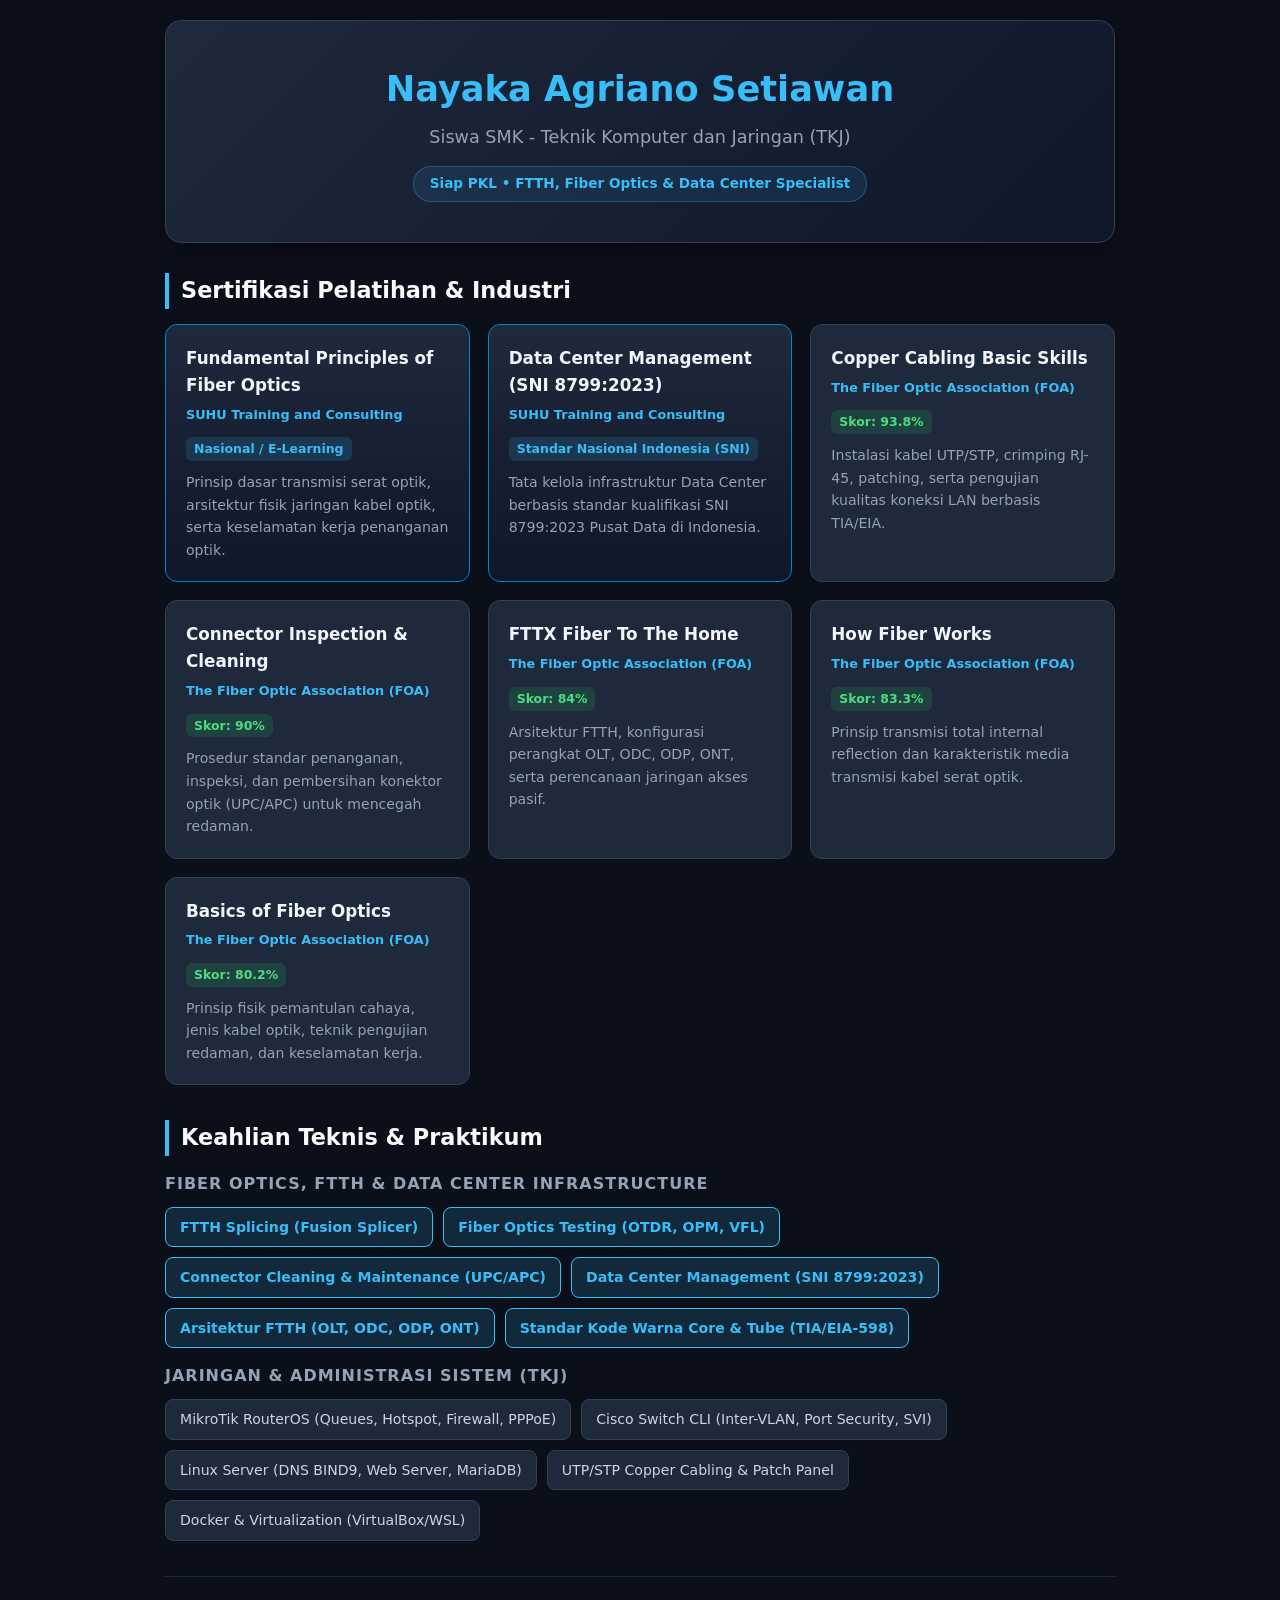
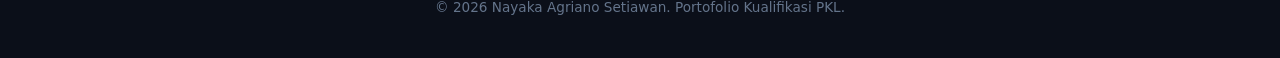
==== index.html @ af10bc0c "Add files via upload" ====
<!DOCTYPE html>
<html lang="id">
<head>
    <meta charset="UTF-8">
    <meta name="viewport" content="width=device-width, initial-scale=1.0">
    <title>Portofolio PKL - Nayaka Agriano Setiawan</title>
    <style>
        * {
            box-sizing: border-box;
            margin: 0;
            padding: 0;
            font-family: 'Segoe UI', system-ui, -apple-system, sans-serif;
        }

        body {
            background-color: #0b0f19;
            color: #e2e8f0;
            line-height: 1.6;
            padding: 20px;
        }

        .container {
            max-width: 950px;
            margin: 0 auto;
        }

        /* Profile Header */
        header {
            text-align: center;
            padding: 40px 20px;
            background: linear-gradient(135deg, #1e293b, #0f172a);
            border-radius: 16px;
            border: 1px solid #334155;
            margin-bottom: 30px;
            box-shadow: 0 10px 25px -5px rgba(0, 0, 0, 0.5);
        }

        header h1 {
            font-size: 2.2rem;
            color: #38bdf8;
            margin-bottom: 6px;
        }

        header p {
            color: #94a3b8;
            font-size: 1.1rem;
        }

        .badge-status {
            display: inline-block;
            margin-top: 15px;
            padding: 6px 16px;
            background-color: rgba(56, 189, 248, 0.1);
            color: #38bdf8;
            border-radius: 20px;
            font-size: 0.85rem;
            border: 1px solid rgba(56, 189, 248, 0.3);
            font-weight: 600;
        }

        /* Section Headings */
        h2 {
            font-size: 1.4rem;
            color: #f8fafc;
            margin-bottom: 15px;
            border-left: 4px solid #38bdf8;
            padding-left: 12px;
        }

        h3.sub-heading {
            font-size: 1rem;
            color: #94a3b8;
            margin: 15px 0 10px 0;
            text-transform: uppercase;
            letter-spacing: 1px;
        }

        section {
            margin-bottom: 35px;
        }

        /* Certificate Grid */
        .grid {
            display: grid;
            grid-template-columns: repeat(auto-fit, minmax(280px, 1fr));
            gap: 18px;
        }

        .card {
            background-color: #1e293b;
            border-radius: 12px;
            padding: 20px;
            border: 1px solid #334155;
            transition: all 0.2s ease-in-out;
        }

        .card:hover {
            transform: translateY(-4px);
            border-color: #38bdf8;
            box-shadow: 0 8px 20px rgba(56, 189, 248, 0.15);
        }

        .card.suhu-card {
            border-color: #0284c7;
            background: linear-gradient(180deg, #1e293b, #0f172a);
        }

        .card h3 {
            font-size: 1.05rem;
            color: #f1f5f9;
            margin-bottom: 6px;
        }

        .card .issuer {
            font-size: 0.8rem;
            color: #38bdf8;
            font-weight: 600;
            margin-bottom: 10px;
        }

        .card .badge-type {
            display: inline-block;
            background-color: rgba(56, 189, 248, 0.15);
            color: #38bdf8;
            padding: 2px 8px;
            border-radius: 6px;
            font-size: 0.78rem;
            font-weight: bold;
            margin-bottom: 10px;
        }

        .card .score {
            display: inline-block;
            background-color: rgba(34, 197, 94, 0.15);
            color: #4ade80;
            padding: 2px 8px;
            border-radius: 6px;
            font-size: 0.78rem;
            font-weight: bold;
            margin-bottom: 10px;
        }

        .card p {
            font-size: 0.88rem;
            color: #94a3b8;
        }

        /* Skills Tags */
        .skills-flex {
            display: flex;
            flex-wrap: wrap;
            gap: 10px;
            margin-bottom: 15px;
        }

        .skill-tag {
            background-color: #1e293b;
            color: #cbd5e1;
            padding: 8px 14px;
            border-radius: 8px;
            font-size: 0.88rem;
            border: 1px solid #334155;
        }

        .skill-tag.fo-highlight {
            border: 1px solid #38bdf8 !important;
            color: #38bdf8 !important;
            background-color: rgba(56, 189, 248, 0.15) !important;
            font-weight: 600;
        }

        footer {
            text-align: center;
            padding: 20px;
            color: #64748b;
            font-size: 0.85rem;
            border-top: 1px solid #1e293b;
            margin-top: 20px;
        }
    </style>
</head>
<body>

    <div class="container">
        
        <!-- Header -->
        <header>
            <h1>Nayaka Agriano Setiawan</h1>
            <p>Siswa SMK - Teknik Komputer dan Jaringan (TKJ)</p>
            <div class="badge-status">Siap PKL &bull; FTTH, Fiber Optics & Data Center Specialist</div>
        </header>

        <!-- Certifications -->
        <section>
            <h2>Sertifikasi Pelatihan & Industri</h2>
            <div class="grid">
                
                <!-- SUHU Training Certificates -->
                <div class="card suhu-card">
                    <h3>Fundamental Principles of Fiber Optics</h3>
                    <div class="issuer">SUHU Training and Consulting</div>
                    <div class="badge-type">Nasional / E-Learning</div>
                    <p>Prinsip dasar transmisi serat optik, arsitektur fisik jaringan kabel optik, serta keselamatan kerja penanganan optik.</p>
                </div>

                <div class="card suhu-card">
                    <h3>Data Center Management (SNI 8799:2023)</h3>
                    <div class="issuer">SUHU Training and Consulting</div>
                    <div class="badge-type">Standar Nasional Indonesia (SNI)</div>
                    <p>Tata kelola infrastruktur Data Center berbasis standar kualifikasi SNI 8799:2023 Pusat Data di Indonesia.</p>
                </div>

                <!-- Fiber U / FOA Certificates (>= 80%) -->
                <div class="card">
                    <h3>Copper Cabling Basic Skills</h3>
                    <div class="issuer">The Fiber Optic Association (FOA)</div>
                    <div class="score">Skor: 93.8%</div>
                    <p>Instalasi kabel UTP/STP, crimping RJ-45, patching, serta pengujian kualitas koneksi LAN berbasis TIA/EIA.</p>
                </div>

                <div class="card">
                    <h3>Connector Inspection & Cleaning</h3>
                    <div class="issuer">The Fiber Optic Association (FOA)</div>
                    <div class="score">Skor: 90%</div>
                    <p>Prosedur standar penanganan, inspeksi, dan pembersihan konektor optik (UPC/APC) untuk mencegah redaman.</p>
                </div>

                <div class="card">
                    <h3>FTTX Fiber To The Home</h3>
                    <div class="issuer">The Fiber Optic Association (FOA)</div>
                    <div class="score">Skor: 84%</div>
                    <p>Arsitektur FTTH, konfigurasi perangkat OLT, ODC, ODP, ONT, serta perencanaan jaringan akses pasif.</p>
                </div>

                <div class="card">
                    <h3>How Fiber Works</h3>
                    <div class="issuer">The Fiber Optic Association (FOA)</div>
                    <div class="score">Skor: 83.3%</div>
                    <p>Prinsip transmisi total internal reflection dan karakteristik media transmisi kabel serat optik.</p>
                </div>

                <div class="card">
                    <h3>Basics of Fiber Optics</h3>
                    <div class="issuer">The Fiber Optic Association (FOA)</div>
                    <div class="score">Skor: 80.2%</div>
                    <p>Prinsip fisik pemantulan cahaya, jenis kabel optik, teknik pengujian redaman, dan keselamatan kerja.</p>
                </div>

            </div>
        </section>

        <!-- Technical Skills Section -->
        <section>
            <h2>Keahlian Teknis & Praktikum</h2>

            <h3 class="sub-heading">Fiber Optics, FTTH & Data Center Infrastructure</h3>
            <div class="skills-flex">
                <span class="skill-tag fo-highlight">FTTH Splicing (Fusion Splicer)</span>
                <span class="skill-tag fo-highlight">Fiber Optics Testing (OTDR, OPM, VFL)</span>
                <span class="skill-tag fo-highlight">Connector Cleaning & Maintenance (UPC/APC)</span>
                <span class="skill-tag fo-highlight">Data Center Management (SNI 8799:2023)</span>
                <span class="skill-tag fo-highlight">Arsitektur FTTH (OLT, ODC, ODP, ONT)</span>
                <span class="skill-tag fo-highlight">Standar Kode Warna Core & Tube (TIA/EIA-598)</span>
            </div>

            <h3 class="sub-heading">Jaringan & Administrasi Sistem (TKJ)</h3>
            <div class="skills-flex">
                <span class="skill-tag">MikroTik RouterOS (Queues, Hotspot, Firewall, PPPoE)</span>
                <span class="skill-tag">Cisco Switch CLI (Inter-VLAN, Port Security, SVI)</span>
                <span class="skill-tag">Linux Server (DNS BIND9, Web Server, MariaDB)</span>
                <span class="skill-tag">UTP/STP Copper Cabling & Patch Panel</span>
                <span class="skill-tag">Docker & Virtualization (VirtualBox/WSL)</span>
            </div>
        </section>

        <footer>
            <p>&copy; 2026 Nayaka Agriano Setiawan. Portofolio Kualifikasi PKL.</p>
        </footer>

    </div>

</body>
</html>
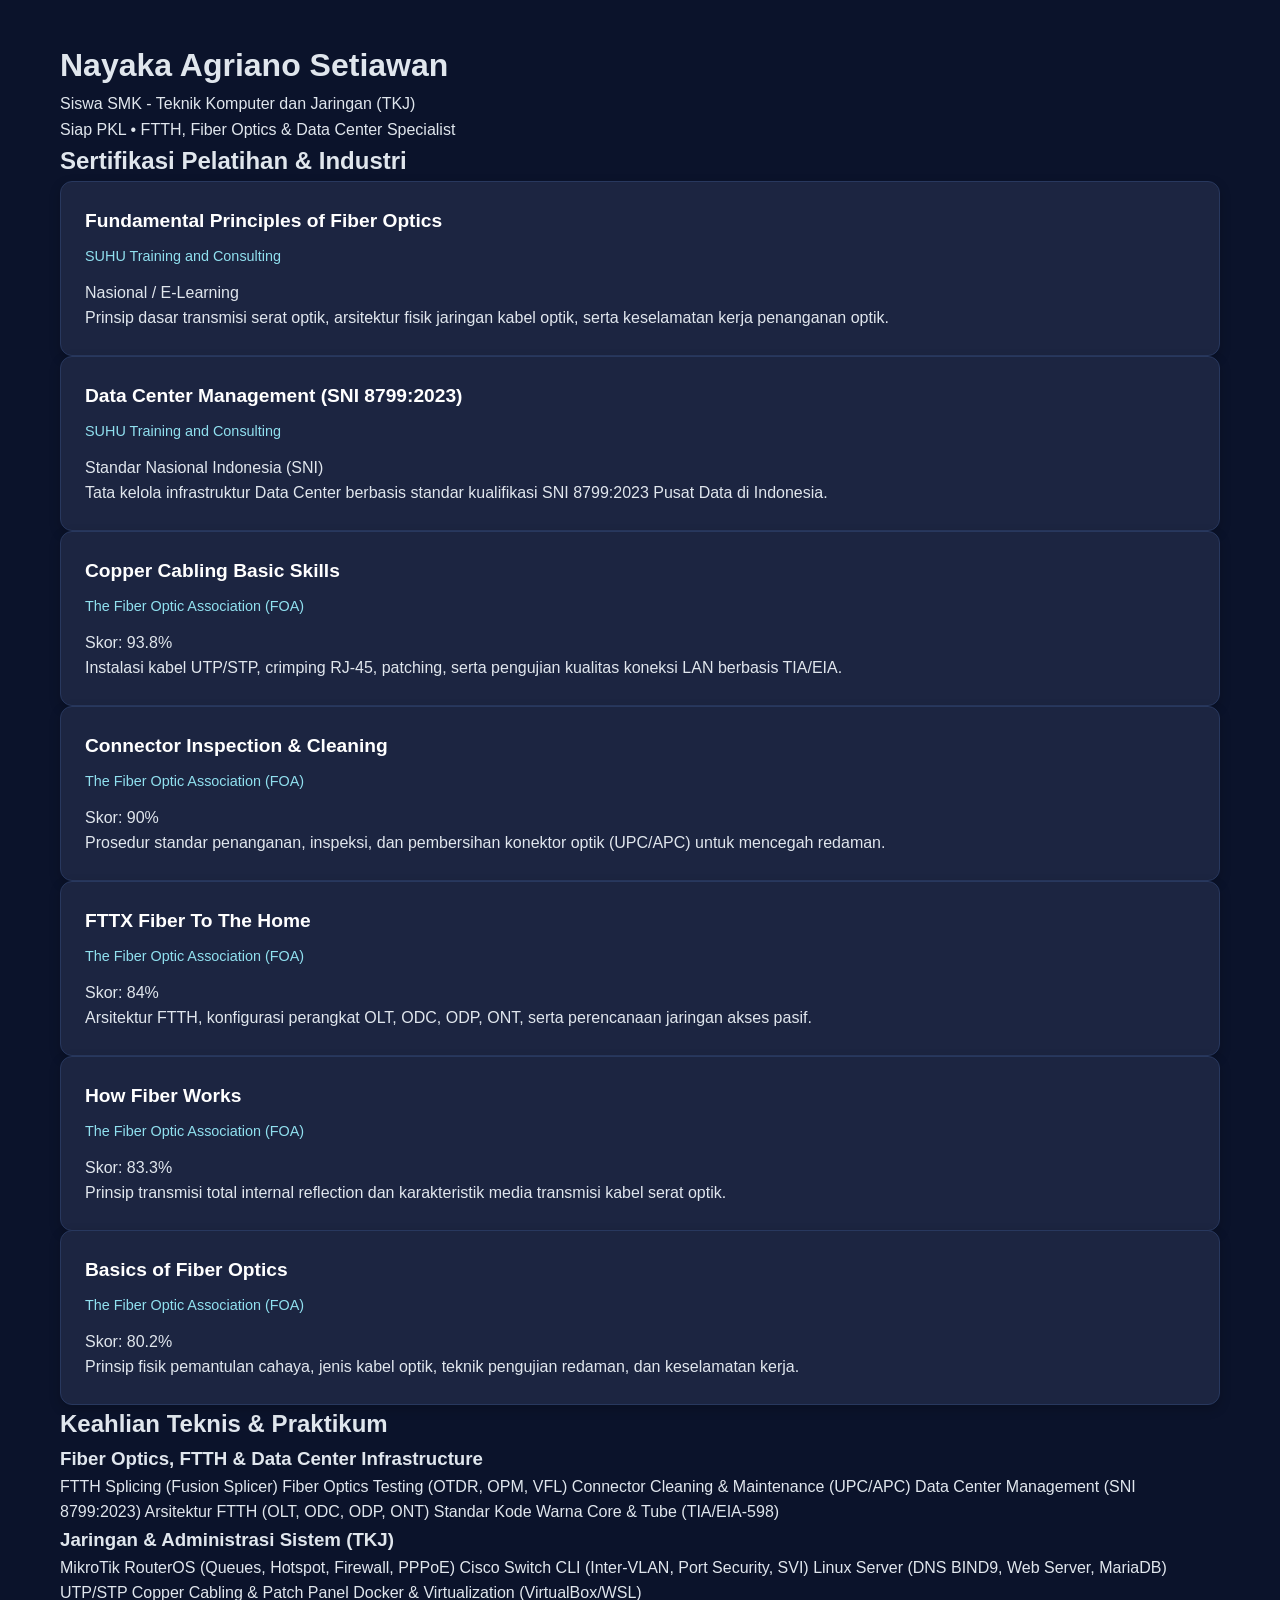
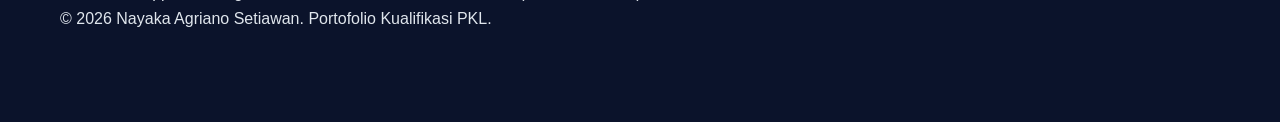
==== commit 62bbbd99: "Add files via upload" ====
--- a/index.html
+++ b/index.html
@@ -4,181 +4,8 @@
     <meta charset="UTF-8">
     <meta name="viewport" content="width=device-width, initial-scale=1.0">
     <title>Portofolio PKL - Nayaka Agriano Setiawan</title>
-    <style>
-        * {
-            box-sizing: border-box;
-            margin: 0;
-            padding: 0;
-            font-family: 'Segoe UI', system-ui, -apple-system, sans-serif;
-        }
-
-        body {
-            background-color: #0b0f19;
-            color: #e2e8f0;
-            line-height: 1.6;
-            padding: 20px;
-        }
-
-        .container {
-            max-width: 950px;
-            margin: 0 auto;
-        }
-
-        /* Profile Header */
-        header {
-            text-align: center;
-            padding: 40px 20px;
-            background: linear-gradient(135deg, #1e293b, #0f172a);
-            border-radius: 16px;
-            border: 1px solid #334155;
-            margin-bottom: 30px;
-            box-shadow: 0 10px 25px -5px rgba(0, 0, 0, 0.5);
-        }
-
-        header h1 {
-            font-size: 2.2rem;
-            color: #38bdf8;
-            margin-bottom: 6px;
-        }
-
-        header p {
-            color: #94a3b8;
-            font-size: 1.1rem;
-        }
-
-        .badge-status {
-            display: inline-block;
-            margin-top: 15px;
-            padding: 6px 16px;
-            background-color: rgba(56, 189, 248, 0.1);
-            color: #38bdf8;
-            border-radius: 20px;
-            font-size: 0.85rem;
-            border: 1px solid rgba(56, 189, 248, 0.3);
-            font-weight: 600;
-        }
-
-        /* Section Headings */
-        h2 {
-            font-size: 1.4rem;
-            color: #f8fafc;
-            margin-bottom: 15px;
-            border-left: 4px solid #38bdf8;
-            padding-left: 12px;
-        }
-
-        h3.sub-heading {
-            font-size: 1rem;
-            color: #94a3b8;
-            margin: 15px 0 10px 0;
-            text-transform: uppercase;
-            letter-spacing: 1px;
-        }
-
-        section {
-            margin-bottom: 35px;
-        }
-
-        /* Certificate Grid */
-        .grid {
-            display: grid;
-            grid-template-columns: repeat(auto-fit, minmax(280px, 1fr));
-            gap: 18px;
-        }
-
-        .card {
-            background-color: #1e293b;
-            border-radius: 12px;
-            padding: 20px;
-            border: 1px solid #334155;
-            transition: all 0.2s ease-in-out;
-        }
-
-        .card:hover {
-            transform: translateY(-4px);
-            border-color: #38bdf8;
-            box-shadow: 0 8px 20px rgba(56, 189, 248, 0.15);
-        }
-
-        .card.suhu-card {
-            border-color: #0284c7;
-            background: linear-gradient(180deg, #1e293b, #0f172a);
-        }
-
-        .card h3 {
-            font-size: 1.05rem;
-            color: #f1f5f9;
-            margin-bottom: 6px;
-        }
-
-        .card .issuer {
-            font-size: 0.8rem;
-            color: #38bdf8;
-            font-weight: 600;
-            margin-bottom: 10px;
-        }
-
-        .card .badge-type {
-            display: inline-block;
-            background-color: rgba(56, 189, 248, 0.15);
-            color: #38bdf8;
-            padding: 2px 8px;
-            border-radius: 6px;
-            font-size: 0.78rem;
-            font-weight: bold;
-            margin-bottom: 10px;
-        }
-
-        .card .score {
-            display: inline-block;
-            background-color: rgba(34, 197, 94, 0.15);
-            color: #4ade80;
-            padding: 2px 8px;
-            border-radius: 6px;
-            font-size: 0.78rem;
-            font-weight: bold;
-            margin-bottom: 10px;
-        }
-
-        .card p {
-            font-size: 0.88rem;
-            color: #94a3b8;
-        }
-
-        /* Skills Tags */
-        .skills-flex {
-            display: flex;
-            flex-wrap: wrap;
-            gap: 10px;
-            margin-bottom: 15px;
-        }
-
-        .skill-tag {
-            background-color: #1e293b;
-            color: #cbd5e1;
-            padding: 8px 14px;
-            border-radius: 8px;
-            font-size: 0.88rem;
-            border: 1px solid #334155;
-        }
-
-        .skill-tag.fo-highlight {
-            border: 1px solid #38bdf8 !important;
-            color: #38bdf8 !important;
-            background-color: rgba(56, 189, 248, 0.15) !important;
-            font-weight: 600;
-        }
-
-        footer {
-            text-align: center;
-            padding: 20px;
-            color: #64748b;
-            font-size: 0.85rem;
-            border-top: 1px solid #1e293b;
-            margin-top: 20px;
-        }
-    </style>
-</head>
+    <link rel="stylesheet" href="style.css">
+        </head>
 <body>
 
     <div class="container">
--- a/style.css
+++ b/style.css
@@ -0,0 +1,157 @@
+/* Reset & Pengaturan Dasar */
+* {
+    margin: 0;
+    padding: 0;
+    box-sizing: border-box;
+    font-family: 'Segoe UI', Tahoma, Geneva, Verdana, sans-serif;
+}
+
+body {
+    background-color: #0b132b;
+    color: #e0e6ed;
+    line-height: 1.6;
+    padding-bottom: 50px;
+}
+
+/* Keyframes untuk Animasi Masuk (Fade In & Slide Up) */
+@keyframes fadeInUp {
+    from {
+        opacity: 0;
+        transform: translateY(25px);
+    }
+    to {
+        opacity: 1;
+        transform: translateY(0);
+    }
+}
+
+@keyframes glowHeader {
+    0% { border-color: rgba(0, 180, 216, 0.2); }
+    50% { border-color: rgba(0, 180, 216, 0.6); }
+    100% { border-color: rgba(0, 180, 216, 0.2); }
+}
+
+/* Hero Section / Header */
+.hero-section {
+    background: linear-gradient(135deg, #1c2541 0%, #0b132b 100%);
+    padding: 50px 20px;
+    text-align: center;
+    border-bottom: 2px solid #1d3557;
+    animation: fadeInUp 0.8s ease-out forwards;
+}
+
+.hero-content h1 {
+    font-size: 2.4rem;
+    color: #48cae4;
+    margin-bottom: 10px;
+    letter-spacing: 0.5px;
+}
+
+.hero-content p {
+    font-size: 1.1rem;
+    color: #8d99ae;
+    margin-bottom: 20px;
+}
+
+.hero-badge {
+    display: inline-block;
+    background-color: #1d3557;
+    color: #ade8f4;
+    padding: 8px 18px;
+    border-radius: 20px;
+    font-size: 0.95rem;
+    border: 1px solid #48cae4;
+    transition: all 0.3s ease;
+}
+
+.hero-badge:hover {
+    background-color: #48cae4;
+    color: #0b132b;
+    transform: scale(1.05);
+}
+
+/* Container & Grid Layout */
+.container {
+    max-width: 1200px;
+    margin: 40px auto;
+    padding: 0 20px;
+}
+
+.section-title {
+    font-size: 1.7rem;
+    color: #ffffff;
+    margin-bottom: 25px;
+    border-left: 4px solid #48cae4;
+    padding-left: 12px;
+    animation: fadeInUp 0.9s ease-out forwards;
+}
+
+.grid-container {
+    display: grid;
+    grid-template-columns: repeat(auto-fit, minmax(320px, 1fr));
+    gap: 25px;
+}
+
+/* Desain Kartu dengan Efek Animasi Interaktif */
+.card {
+    background-color: #1c2541;
+    border: 1px solid #28385e;
+    border-radius: 12px;
+    padding: 24px;
+    box-shadow: 0 4px 12px rgba(0, 0, 0, 0.2);
+    
+    /* Properti Transisi untuk Animasi Hover */
+    transition: transform 0.35s cubic-bezier(0.2, 0.8, 0.2, 1), 
+                box-shadow 0.35s ease, 
+                border-color 0.35s ease;
+    
+    animation: fadeInUp 1s ease-out forwards;
+    will-change: transform;
+}
+
+/* Efek Hover Interaktif pada Kartu */
+.card:hover {
+    transform: translateY(-8px);
+    box-shadow: 0 12px 30px rgba(72, 202, 228, 0.18);
+    border-color: #48cae4;
+}
+
+.card h3 {
+    font-size: 1.2rem;
+    color: #ffffff;
+    margin-bottom: 8px;
+}
+
+.issuer {
+    font-size: 0.9rem;
+    color: #90e0ef;
+    margin-bottom: 12px;
+    font-weight: 500;
+}
+
+.description {
+    font-size: 0.93rem;
+    color: #b0bec5;
+    margin-top: 12px;
+}
+
+/* Badge / Label */
+.badge {
+    display: inline-block;
+    padding: 4px 10px;
+    border-radius: 6px;
+    font-size: 0.8rem;
+    font-weight: 600;
+}
+
+.badge.blue {
+    background-color: rgba(0, 150, 199, 0.2);
+    color: #48cae4;
+    border: 1px solid rgba(72, 202, 228, 0.3);
+}
+
+.badge.green {
+    background-color: rgba(46, 196, 182, 0.15);
+    color: #2ec4b6;
+    border: 1px solid rgba(46, 196, 182, 0.3);
+}
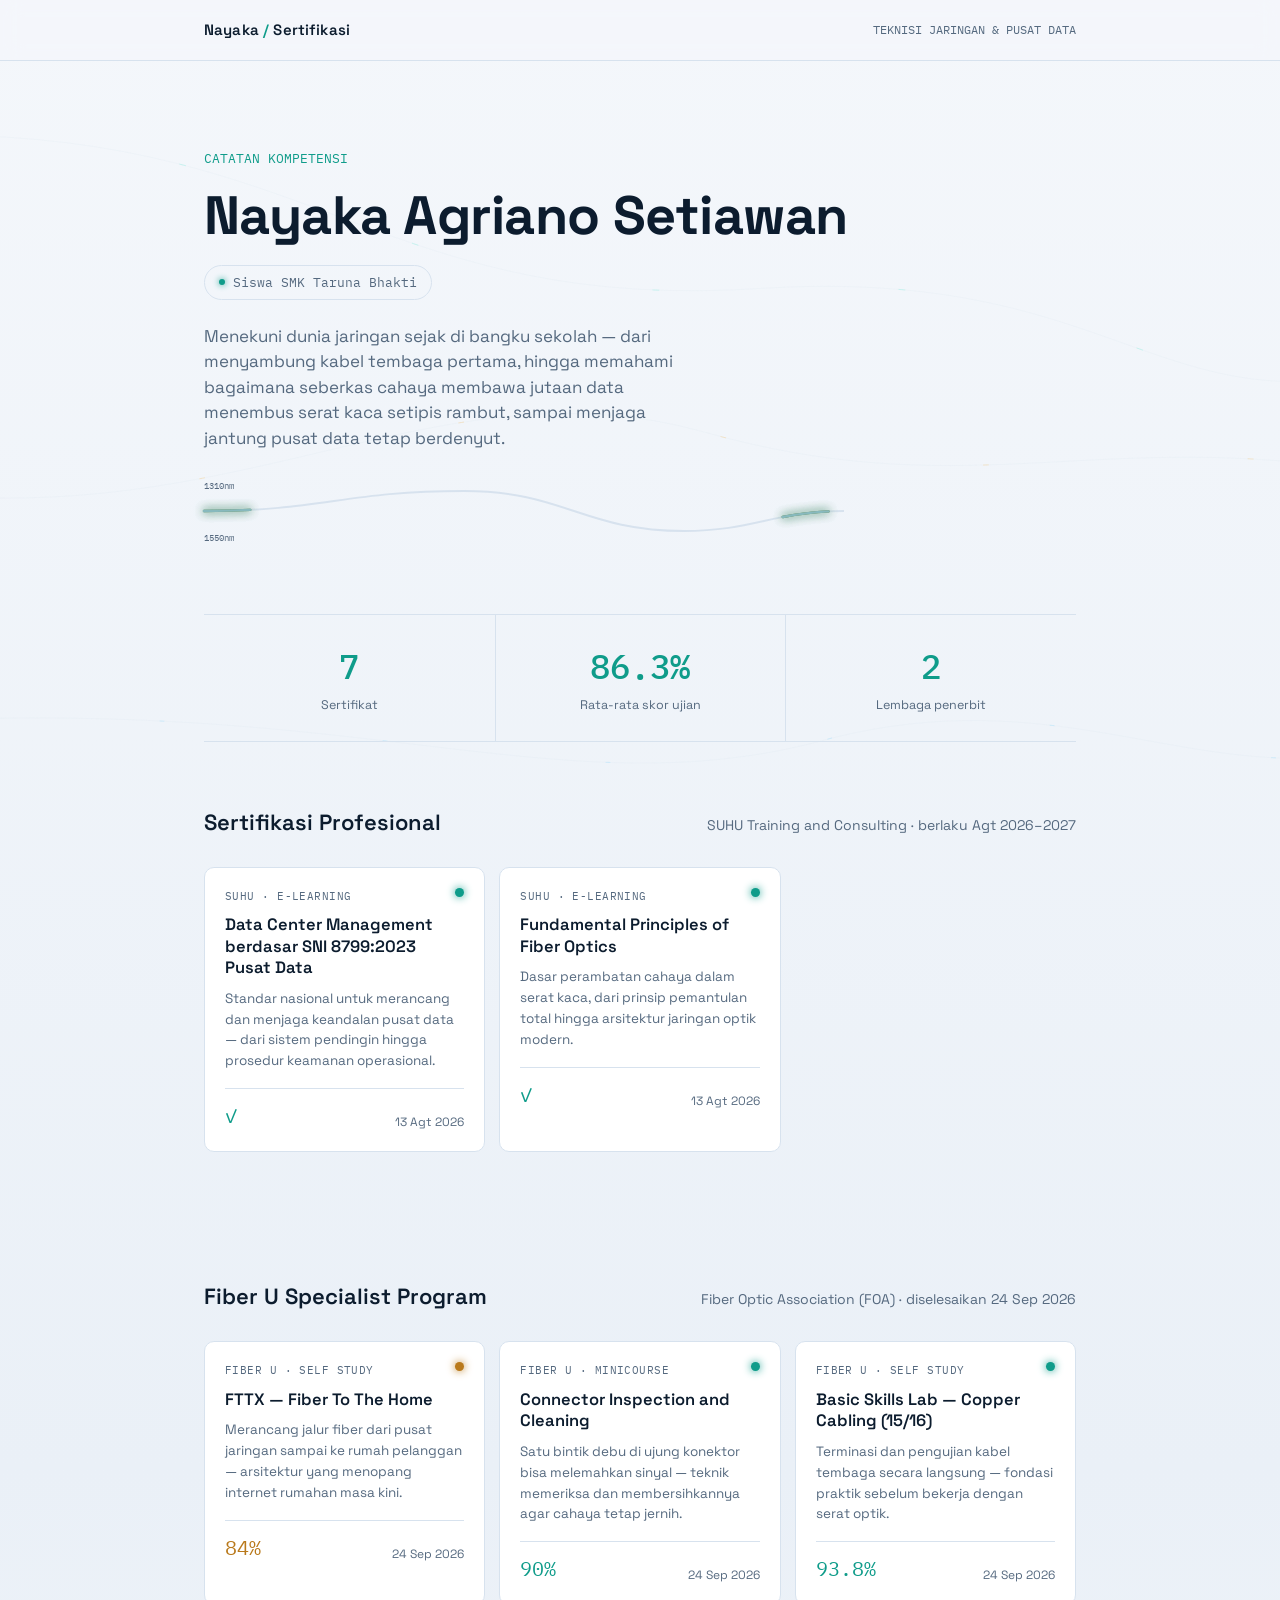
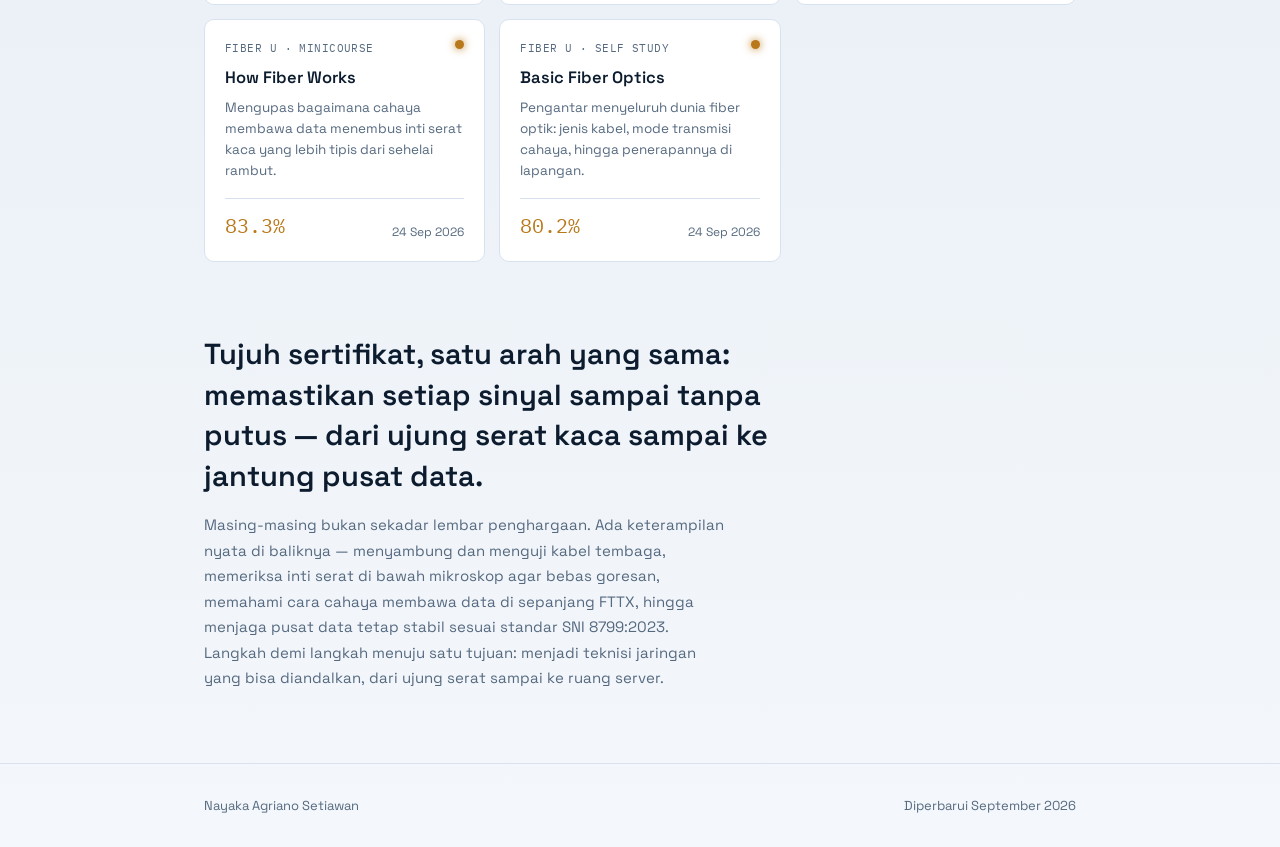
==== commit 1db8087e: "Add files via upload" ====
--- a/index.html
+++ b/index.html
@@ -1,110 +1,307 @@
-<!DOCTYPE html>
-<html lang="id">
-<head>
-    <meta charset="UTF-8">
-    <meta name="viewport" content="width=device-width, initial-scale=1.0">
-    <title>Portofolio PKL - Nayaka Agriano Setiawan</title>
-    <link rel="stylesheet" href="style.css">
-        </head>
-<body>
-
-    <div class="container">
-        
-        <!-- Header -->
-        <header>
-            <h1>Nayaka Agriano Setiawan</h1>
-            <p>Siswa SMK - Teknik Komputer dan Jaringan (TKJ)</p>
-            <div class="badge-status">Siap PKL &bull; FTTH, Fiber Optics & Data Center Specialist</div>
-        </header>
-
-        <!-- Certifications -->
-        <section>
-            <h2>Sertifikasi Pelatihan & Industri</h2>
-            <div class="grid">
-                
-                <!-- SUHU Training Certificates -->
-                <div class="card suhu-card">
-                    <h3>Fundamental Principles of Fiber Optics</h3>
-                    <div class="issuer">SUHU Training and Consulting</div>
-                    <div class="badge-type">Nasional / E-Learning</div>
-                    <p>Prinsip dasar transmisi serat optik, arsitektur fisik jaringan kabel optik, serta keselamatan kerja penanganan optik.</p>
-                </div>
-
-                <div class="card suhu-card">
-                    <h3>Data Center Management (SNI 8799:2023)</h3>
-                    <div class="issuer">SUHU Training and Consulting</div>
-                    <div class="badge-type">Standar Nasional Indonesia (SNI)</div>
-                    <p>Tata kelola infrastruktur Data Center berbasis standar kualifikasi SNI 8799:2023 Pusat Data di Indonesia.</p>
-                </div>
-
-                <!-- Fiber U / FOA Certificates (>= 80%) -->
-                <div class="card">
-                    <h3>Copper Cabling Basic Skills</h3>
-                    <div class="issuer">The Fiber Optic Association (FOA)</div>
-                    <div class="score">Skor: 93.8%</div>
-                    <p>Instalasi kabel UTP/STP, crimping RJ-45, patching, serta pengujian kualitas koneksi LAN berbasis TIA/EIA.</p>
-                </div>
-
-                <div class="card">
-                    <h3>Connector Inspection & Cleaning</h3>
-                    <div class="issuer">The Fiber Optic Association (FOA)</div>
-                    <div class="score">Skor: 90%</div>
-                    <p>Prosedur standar penanganan, inspeksi, dan pembersihan konektor optik (UPC/APC) untuk mencegah redaman.</p>
-                </div>
-
-                <div class="card">
-                    <h3>FTTX Fiber To The Home</h3>
-                    <div class="issuer">The Fiber Optic Association (FOA)</div>
-                    <div class="score">Skor: 84%</div>
-                    <p>Arsitektur FTTH, konfigurasi perangkat OLT, ODC, ODP, ONT, serta perencanaan jaringan akses pasif.</p>
-                </div>
-
-                <div class="card">
-                    <h3>How Fiber Works</h3>
-                    <div class="issuer">The Fiber Optic Association (FOA)</div>
-                    <div class="score">Skor: 83.3%</div>
-                    <p>Prinsip transmisi total internal reflection dan karakteristik media transmisi kabel serat optik.</p>
-                </div>
-
-                <div class="card">
-                    <h3>Basics of Fiber Optics</h3>
-                    <div class="issuer">The Fiber Optic Association (FOA)</div>
-                    <div class="score">Skor: 80.2%</div>
-                    <p>Prinsip fisik pemantulan cahaya, jenis kabel optik, teknik pengujian redaman, dan keselamatan kerja.</p>
-                </div>
-
-            </div>
-        </section>
-
-        <!-- Technical Skills Section -->
-        <section>
-            <h2>Keahlian Teknis & Praktikum</h2>
-
-            <h3 class="sub-heading">Fiber Optics, FTTH & Data Center Infrastructure</h3>
-            <div class="skills-flex">
-                <span class="skill-tag fo-highlight">FTTH Splicing (Fusion Splicer)</span>
-                <span class="skill-tag fo-highlight">Fiber Optics Testing (OTDR, OPM, VFL)</span>
-                <span class="skill-tag fo-highlight">Connector Cleaning & Maintenance (UPC/APC)</span>
-                <span class="skill-tag fo-highlight">Data Center Management (SNI 8799:2023)</span>
-                <span class="skill-tag fo-highlight">Arsitektur FTTH (OLT, ODC, ODP, ONT)</span>
-                <span class="skill-tag fo-highlight">Standar Kode Warna Core & Tube (TIA/EIA-598)</span>
-            </div>
-
-            <h3 class="sub-heading">Jaringan & Administrasi Sistem (TKJ)</h3>
-            <div class="skills-flex">
-                <span class="skill-tag">MikroTik RouterOS (Queues, Hotspot, Firewall, PPPoE)</span>
-                <span class="skill-tag">Cisco Switch CLI (Inter-VLAN, Port Security, SVI)</span>
-                <span class="skill-tag">Linux Server (DNS BIND9, Web Server, MariaDB)</span>
-                <span class="skill-tag">UTP/STP Copper Cabling & Patch Panel</span>
-                <span class="skill-tag">Docker & Virtualization (VirtualBox/WSL)</span>
-            </div>
-        </section>
-
-        <footer>
-            <p>&copy; 2026 Nayaka Agriano Setiawan. Portofolio Kualifikasi PKL.</p>
-        </footer>
-
-    </div>
-
-</body>
-</html>+<!DOCTYPE html>
+<html lang="id">
+<head>
+<meta charset="UTF-8">
+<meta name="viewport" content="width=device-width, initial-scale=1, viewport-fit=cover">
+<title>Nayaka Agriano Setiawan — Sertifikasi</title>
+<link rel="preconnect" href="https://fonts.googleapis.com">
+<link rel="preconnect" href="https://fonts.gstatic.com" crossorigin>
+<link href="https://fonts.googleapis.com/css2?family=Space+Grotesk:wght@400;500;600;700&family=IBM+Plex+Mono:wght@400;500&display=swap" rel="stylesheet">
+<style>
+  :root {
+    box-sizing: border-box;
+    padding-top: env(safe-area-inset-top, 0px);
+    padding-bottom: env(safe-area-inset-bottom, 0px);
+
+    --bg: #081019;
+    --bg-2: #0c1a2b;
+    --surface: #10233a;
+    --surface-2: #14304f;
+    --line: #1e3a5c;
+    --text: #eaf1fb;
+    --text-dim: #7f97b8;
+    --signal: #5eead4;
+    --signal-dim: #2b9d8a;
+    --amber: #f8b84e;
+    --shadow: rgba(0,0,0,.45);
+  }
+  html { scroll-padding-top: env(safe-area-inset-top, 0px); scroll-behavior: smooth; }
+  @media (prefers-color-scheme: light) {
+    :root:not([data-theme="dark"]) {
+      --bg: #f4f7fb;
+      --bg-2: #eaf0f7;
+      --surface: #ffffff;
+      --surface-2: #eef3f9;
+      --line: #d7e2ee;
+      --text: #0c1c2e;
+      --text-dim: #55697f;
+      --signal: #0f9c8a;
+      --signal-dim: #0c7a6c;
+      --amber: #b9791b;
+      --shadow: rgba(20,40,60,.12);
+    }
+  }
+  :root[data-theme="light"] {
+    --bg: #f4f7fb; --bg-2: #eaf0f7; --surface: #ffffff; --surface-2: #eef3f9;
+    --line: #d7e2ee; --text: #0c1c2e; --text-dim: #55697f;
+    --signal: #0f9c8a; --signal-dim: #0c7a6c; --amber: #b9791b; --shadow: rgba(20,40,60,.12);
+  }
+
+  * { box-sizing: border-box; }
+  body {
+    margin: 0;
+    background: linear-gradient(180deg, var(--bg), var(--bg-2) 60%, var(--bg));
+    color: var(--text);
+    font-family: 'Space Grotesk', system-ui, sans-serif;
+    line-height: 1.5;
+    -webkit-font-smoothing: antialiased;
+    position: relative;
+  }
+
+  /* ambient fiber strands running behind the whole page, like cables in a duct */
+  .bg-fiber { position: fixed; inset: 0; width: 100%; height: 100%; z-index: 0;
+    pointer-events: none; opacity: .55; }
+  .bg-fiber path.strand { fill: none; stroke: var(--line); stroke-width: .3; vector-effect: non-scaling-stroke; }
+  .bg-fiber path.pulse { fill: none; stroke-width: .5; vector-effect: non-scaling-stroke;
+    stroke-linecap: round; stroke-dasharray: 6 240; animation: flow 7s linear infinite; }
+  .bg-fiber path.pulse.c2 { stroke-dasharray: 5 260; animation-duration: 9s; animation-delay: -3s; }
+  .bg-fiber path.pulse.c3 { stroke-dasharray: 4 220; animation-duration: 6s; animation-delay: -1.5s; }
+  @keyframes flow { to { stroke-dashoffset: -1000; } }
+
+  main.content { position: relative; z-index: 1; }
+  @media (prefers-reduced-motion: reduce) {
+    * { animation-duration: 0.001ms !important; transition-duration: 0.001ms !important; }
+  }
+  .wrap { max-width: 920px; margin: 0 auto; padding: 0 24px; }
+  a { color: inherit; }
+  ::selection { background: var(--signal); color: var(--bg); }
+
+  /* NAV */
+  nav.top { position: sticky; top: env(safe-area-inset-top, 0px); z-index: 10;
+    backdrop-filter: blur(10px); background: color-mix(in srgb, var(--bg) 78%, transparent);
+    border-bottom: 1px solid var(--line); }
+  nav.top .wrap { display: flex; justify-content: space-between; align-items: center; height: 60px; }
+  .brand { font-weight: 600; font-size: 15px; letter-spacing: .01em; }
+  .brand span { color: var(--signal); }
+  nav.top .role { font-family: 'IBM Plex Mono', monospace; font-size: 12px; color: var(--text-dim); }
+
+  /* HERO */
+  header.hero { padding: 88px 0 64px; position: relative; overflow: hidden; }
+  .kicker { font-family: 'IBM Plex Mono', monospace; font-size: 13px; color: var(--signal); margin: 0 0 18px; }
+  h1.title { font-size: clamp(32px, 6vw, 54px); font-weight: 700; line-height: 1.08; margin: 0 0 20px; max-width: 20ch; letter-spacing: -0.01em; text-wrap: balance; }
+  p.sub { color: var(--text-dim); font-size: 17px; max-width: 46ch; margin: 0 0 28px; }
+  .badge { display: inline-flex; align-items: center; gap: 8px; font-family: 'IBM Plex Mono', monospace;
+    font-size: 12.5px; color: var(--text-dim); border: 1px solid var(--line); padding: 7px 14px;
+    border-radius: 999px; margin: 0 0 24px; }
+  .badge .dot { width: 6px; height: 6px; border-radius: 50%; background: var(--signal); box-shadow: 0 0 6px var(--signal); }
+
+  /* fiber pulse line */
+  .fiber { width: 100%; max-width: 640px; height: 64px; overflow: visible; }
+  .fiber path.core { fill: none; stroke: var(--line); stroke-width: 2; }
+  .fiber path.beam {
+    fill: none; stroke-width: 2.4; stroke-linecap: round;
+    stroke-dasharray: 46 540; stroke-dashoffset: 0;
+    animation: travel 3.4s ease-in-out infinite;
+  }
+  .fiber path.beam.b1 { stroke: var(--signal); filter: drop-shadow(0 0 5px var(--signal)); }
+  .fiber path.beam.b2 { stroke: var(--amber); filter: drop-shadow(0 0 5px var(--amber)); animation-delay: .55s; opacity: .85; }
+  .fiber path.beam.b3 { stroke: #7dd3fc; filter: drop-shadow(0 0 5px #7dd3fc); animation-delay: 1.1s; opacity: .7; }
+  .fiber .wl { font-family: 'IBM Plex Mono', monospace; font-size: 9px; fill: var(--text-dim); }
+  @keyframes travel {
+    0%   { stroke-dashoffset: 600; opacity: 0; }
+    8%   { opacity: 1; }
+    85%  { opacity: 1; }
+    100% { stroke-dashoffset: 0; opacity: 0; }
+  }
+
+  /* STATS */
+  .stats { display: grid; grid-template-columns: repeat(3, 1fr); border-top: 1px solid var(--line); border-bottom: 1px solid var(--line); }
+  .stat { padding: 26px 8px; text-align: center; border-left: 1px solid var(--line); }
+  .stat:first-child { border-left: none; }
+  .stat .num { font-family: 'IBM Plex Mono', monospace; font-size: clamp(24px,4vw,34px); font-weight: 500; color: var(--signal); }
+  .stat .label { font-size: 12.5px; color: var(--text-dim); margin-top: 4px; }
+
+  /* SECTIONS */
+  section.group { padding: 64px 0 8px; }
+  .group-head { display: flex; align-items: baseline; justify-content: space-between; margin-bottom: 28px; gap: 16px; flex-wrap: wrap; }
+  .group-head h2 { font-size: 22px; font-weight: 600; margin: 0; }
+  .group-head p { color: var(--text-dim); font-size: 14px; margin: 0; }
+
+  .grid { display: grid; grid-template-columns: repeat(auto-fill, minmax(260px, 1fr)); gap: 14px; margin-bottom: 56px; }
+
+  .card {
+    background: var(--surface);
+    border: 1px solid var(--line);
+    border-radius: 10px;
+    padding: 20px;
+    position: relative;
+    overflow: hidden;
+    opacity: 0; transform: translateY(14px);
+    transition: transform .35s ease, box-shadow .35s ease, border-color .35s ease;
+  }
+  .card.in { opacity: 1; transform: translateY(0); transition: opacity .5s ease, transform .5s ease; }
+  .card:hover { border-color: var(--signal-dim); box-shadow: 0 12px 28px var(--shadow); transform: translateY(-3px); }
+  /* light coupling into the connector on hover */
+  .card::before { content: ''; position: absolute; inset: 0 0 auto 0; height: 2px;
+    background: linear-gradient(90deg, transparent, var(--signal), transparent);
+    transform: translateX(-100%); opacity: 0; }
+  .card:hover::before { animation: couple 1.1s ease-in-out; }
+  @keyframes couple { 0% { transform: translateX(-100%); opacity: 0; } 15% { opacity: 1; } 100% { transform: translateX(100%); opacity: 0; } }
+
+  .card .led { position: absolute; top: 20px; right: 20px; width: 9px; height: 9px; border-radius: 50%; background: var(--line); }
+  .card .led.on { background: var(--signal); box-shadow: 0 0 8px var(--signal); }
+  .card .led.mid { background: var(--amber); box-shadow: 0 0 8px var(--amber); }
+
+  .card .issuer { font-family: 'IBM Plex Mono', monospace; font-size: 11px; letter-spacing: .04em; color: var(--text-dim); margin: 0 0 10px; }
+  .card h3 { font-size: 16.5px; font-weight: 600; margin: 0 0 10px; max-width: 22ch; line-height: 1.3; }
+  .card .desc { font-size: 13.5px; color: var(--text-dim); line-height: 1.55; margin: 0 0 16px; }
+  .card .meta { display: flex; justify-content: space-between; align-items: flex-end; border-top: 1px solid var(--line); padding-top: 12px; }
+  .card .score { font-family: 'IBM Plex Mono', monospace; font-size: 20px; color: var(--signal); }
+  .card .score.mid { color: var(--amber); }
+  .card .date { font-size: 12px; color: var(--text-dim); text-align: right; }
+
+  section.closing { padding: 8px 0 72px; }
+  section.closing p.lead { font-size: clamp(20px, 3.4vw, 29px); font-weight: 600; max-width: 34ch;
+    line-height: 1.4; margin: 0 0 16px; color: var(--text); }
+  section.closing p.support { font-size: 15px; max-width: 52ch; line-height: 1.7; margin: 0; color: var(--text-dim); }
+
+  footer { border-top: 1px solid var(--line); padding: 32px 0 calc(32px + env(safe-area-inset-bottom, 0px)); }
+  footer .wrap { display: flex; justify-content: space-between; flex-wrap: wrap; gap: 8px; color: var(--text-dim); font-size: 13px; }
+</style>
+</head>
+<body>
+
+<svg class="bg-fiber" viewBox="0 0 100 100" preserveAspectRatio="none" aria-hidden="true">
+  <path class="strand" d="M-5,15 C25,15 30,35 60,32 C85,30 90,45 105,42" />
+  <path class="pulse c1" d="M-5,15 C25,15 30,35 60,32 C85,30 90,45 105,42" stroke="#5eead4" />
+  <path class="strand" d="M-5,55 C20,58 35,40 55,48 C75,56 85,48 105,52" />
+  <path class="pulse c2" d="M-5,55 C20,58 35,40 55,48 C75,56 85,48 105,52" stroke="#f8b84e" />
+  <path class="strand" d="M-5,80 C30,78 45,90 65,82 C82,76 92,86 105,84" />
+  <path class="pulse c3" d="M-5,80 C30,78 45,90 65,82 C82,76 92,86 105,84" stroke="#7dd3fc" />
+</svg>
+
+<main class="content">
+
+<nav class="top">
+  <div class="wrap">
+    <div class="brand">Nayaka <span>/</span> Sertifikasi</div>
+    <div class="role">TEKNISI JARINGAN &amp; PUSAT DATA</div>
+  </div>
+</nav>
+
+<header class="hero">
+  <div class="wrap">
+    <p class="kicker">CATATAN KOMPETENSI</p>
+    <h1 class="title">Nayaka Agriano Setiawan</h1>
+    <p class="badge"><span class="dot"></span>Siswa SMK Taruna Bhakti</p>
+    <p class="sub">Menekuni dunia jaringan sejak di bangku sekolah — dari menyambung kabel tembaga pertama, hingga memahami bagaimana seberkas cahaya membawa jutaan data menembus serat kaca setipis rambut, sampai menjaga jantung pusat data tetap berdenyut.</p>
+
+    <svg class="fiber" viewBox="0 0 640 64" preserveAspectRatio="none">
+      <path class="core" d="M0,32 C120,32 140,12 260,12 C360,12 380,52 480,52 C550,52 570,32 640,32" />
+      <path class="beam b1" d="M0,32 C120,32 140,12 260,12 C360,12 380,52 480,52 C550,52 570,32 640,32" />
+      <path class="beam b2" d="M0,32 C120,32 140,12 260,12 C360,12 380,52 480,52 C550,52 570,32 640,32" />
+      <path class="beam b3" d="M0,32 C120,32 140,12 260,12 C360,12 380,52 480,52 C550,52 570,32 640,32" />
+      <text class="wl" x="0" y="10">1310nm</text>
+      <text class="wl" x="0" y="62">1550nm</text>
+    </svg>
+  </div>
+</header>
+
+<div class="wrap">
+  <div class="stats">
+    <div class="stat"><div class="num">7</div><div class="label">Sertifikat</div></div>
+    <div class="stat"><div class="num">86.3%</div><div class="label">Rata-rata skor ujian</div></div>
+    <div class="stat"><div class="num">2</div><div class="label">Lembaga penerbit</div></div>
+  </div>
+</div>
+
+<div class="wrap">
+
+  <section class="group">
+    <div class="group-head">
+      <h2>Sertifikasi Profesional</h2>
+      <p>SUHU Training and Consulting · berlaku Agt 2026–2027</p>
+    </div>
+    <div class="grid" id="grid-suhu"></div>
+  </section>
+
+  <section class="group">
+    <div class="group-head">
+      <h2>Fiber U Specialist Program</h2>
+      <p>Fiber Optic Association (FOA) · diselesaikan 24 Sep 2026</p>
+    </div>
+    <div class="grid" id="grid-fiberu"></div>
+  </section>
+
+</div>
+
+<div class="wrap">
+  <section class="closing">
+    <p class="lead">Tujuh sertifikat, satu arah yang sama: memastikan setiap sinyal sampai tanpa putus — dari ujung serat kaca sampai ke jantung pusat data.</p>
+    <p class="support">Masing-masing bukan sekadar lembar penghargaan. Ada keterampilan nyata di baliknya — menyambung dan menguji kabel tembaga, memeriksa inti serat di bawah mikroskop agar bebas goresan, memahami cara cahaya membawa data di sepanjang FTTX, hingga menjaga pusat data tetap stabil sesuai standar SNI 8799:2023. Langkah demi langkah menuju satu tujuan: menjadi teknisi jaringan yang bisa diandalkan, dari ujung serat sampai ke ruang server.</p>
+  </section>
+</div>
+
+<footer>
+  <div class="wrap">
+    <span>Nayaka Agriano Setiawan</span>
+    <span>Diperbarui September 2026</span>
+  </div>
+</footer>
+
+</main>
+
+<script>
+  const suhu = [
+    { issuer: 'SUHU · E-LEARNING', title: 'Data Center Management berdasar SNI 8799:2023 Pusat Data', desc: 'Standar nasional untuk merancang dan menjaga keandalan pusat data — dari sistem pendingin hingga prosedur keamanan operasional.', date: '13 Agt 2026' },
+    { issuer: 'SUHU · E-LEARNING', title: 'Fundamental Principles of Fiber Optics', desc: 'Dasar perambatan cahaya dalam serat kaca, dari prinsip pemantulan total hingga arsitektur jaringan optik modern.', date: '13 Agt 2026' },
+  ];
+  const fiberu = [
+    { issuer: 'FIBER U · SELF STUDY', title: 'FTTX — Fiber To The Home', desc: 'Merancang jalur fiber dari pusat jaringan sampai ke rumah pelanggan — arsitektur yang menopang internet rumahan masa kini.', score: 84, date: '24 Sep 2026' },
+    { issuer: 'FIBER U · MINICOURSE', title: 'Connector Inspection and Cleaning', desc: 'Satu bintik debu di ujung konektor bisa melemahkan sinyal — teknik memeriksa dan membersihkannya agar cahaya tetap jernih.', score: 90, date: '24 Sep 2026' },
+    { issuer: 'FIBER U · SELF STUDY', title: 'Basic Skills Lab — Copper Cabling (15/16)', desc: 'Terminasi dan pengujian kabel tembaga secara langsung — fondasi praktik sebelum bekerja dengan serat optik.', score: 93.8, date: '24 Sep 2026' },
+    { issuer: 'FIBER U · MINICOURSE', title: 'How Fiber Works', desc: 'Mengupas bagaimana cahaya membawa data menembus inti serat kaca yang lebih tipis dari sehelai rambut.', score: 83.3, date: '24 Sep 2026' },
+    { issuer: 'FIBER U · SELF STUDY', title: 'Basic Fiber Optics', desc: 'Pengantar menyeluruh dunia fiber optik: jenis kabel, mode transmisi cahaya, hingga penerapannya di lapangan.', score: 80.2, date: '24 Sep 2026' },
+  ];
+
+  function ledClass(score) {
+    if (score === undefined) return 'on';
+    if (score >= 85) return 'on';
+    if (score >= 75) return 'mid';
+    return '';
+  }
+  function scoreClass(score) {
+    return score >= 85 ? '' : 'mid';
+  }
+
+  function render(list, elId) {
+    const el = document.getElementById(elId);
+    el.innerHTML = list.map(c => `
+      <div class="card">
+        <div class="led ${ledClass(c.score)}"></div>
+        <p class="issuer">${c.issuer}</p>
+        <h3>${c.title}</h3>
+        <p class="desc">${c.desc}</p>
+        <div class="meta">
+          ${c.score !== undefined
+            ? `<div class="score ${scoreClass(c.score)}">${c.score}%</div>`
+            : `<div class="score">✓</div>`}
+          <div class="date">${c.date}</div>
+        </div>
+      </div>
+    `).join('');
+  }
+  render(suhu, 'grid-suhu');
+  render(fiberu, 'grid-fiberu');
+
+  const io = new IntersectionObserver((entries) => {
+    entries.forEach(e => { if (e.isIntersecting) { e.target.classList.add('in'); io.unobserve(e.target); } });
+  }, { threshold: 0.15 });
+  document.querySelectorAll('.card').forEach((c, i) => {
+    c.style.transitionDelay = (i % 6) * 0.05 + 's';
+    io.observe(c);
+  });
+</script>
+
+</body>
+</html>
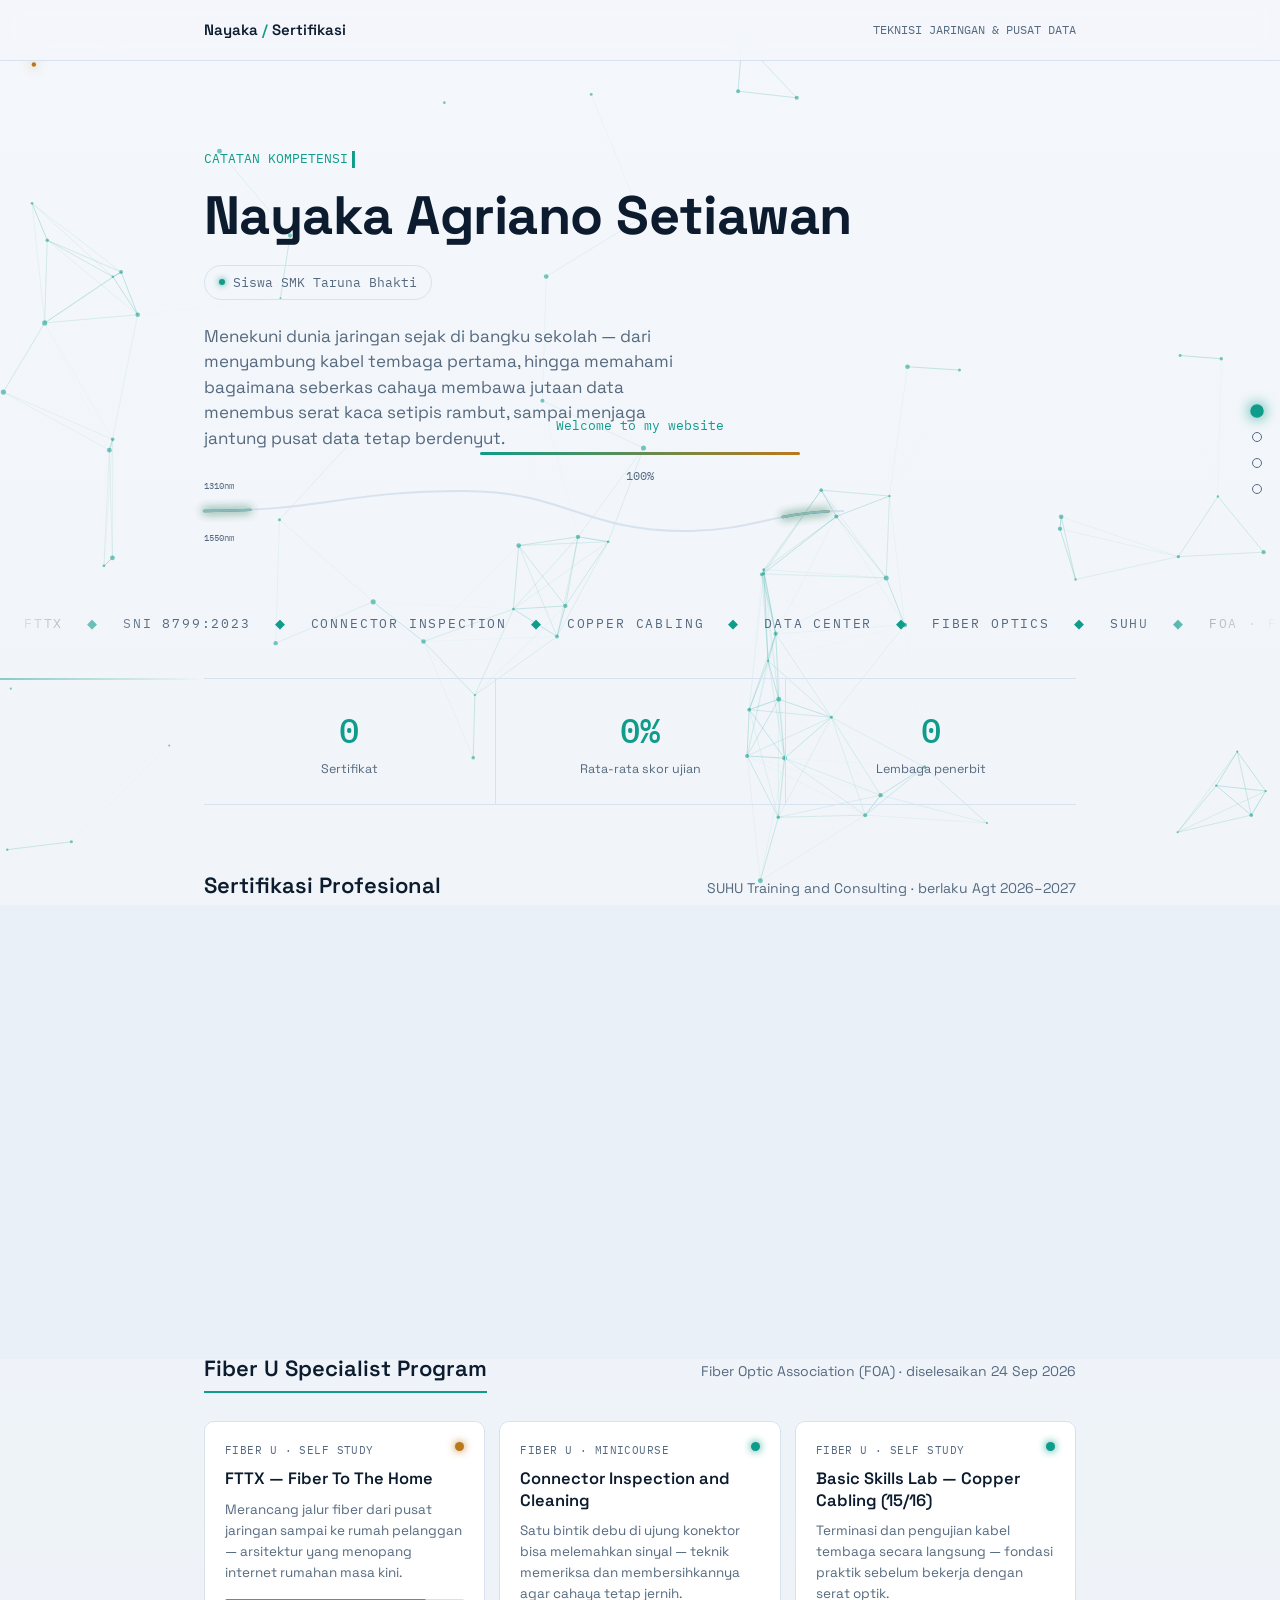
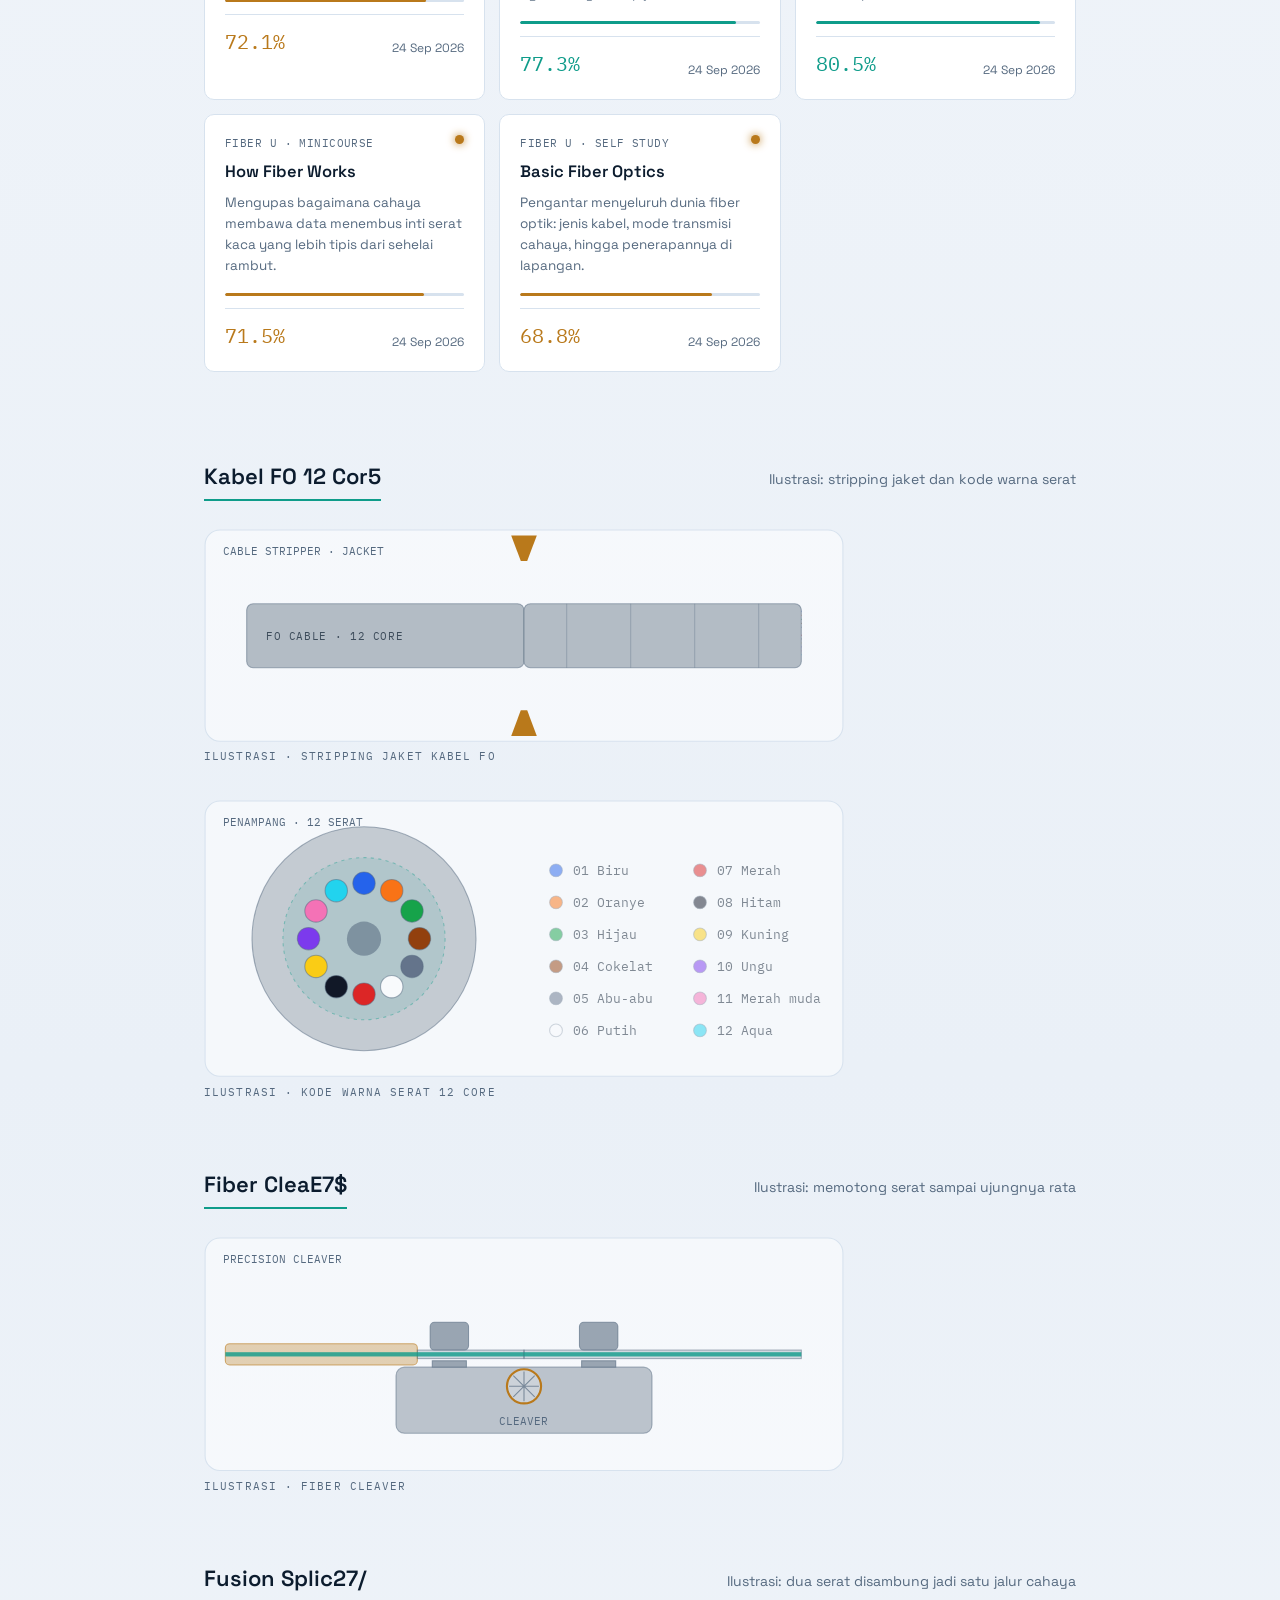
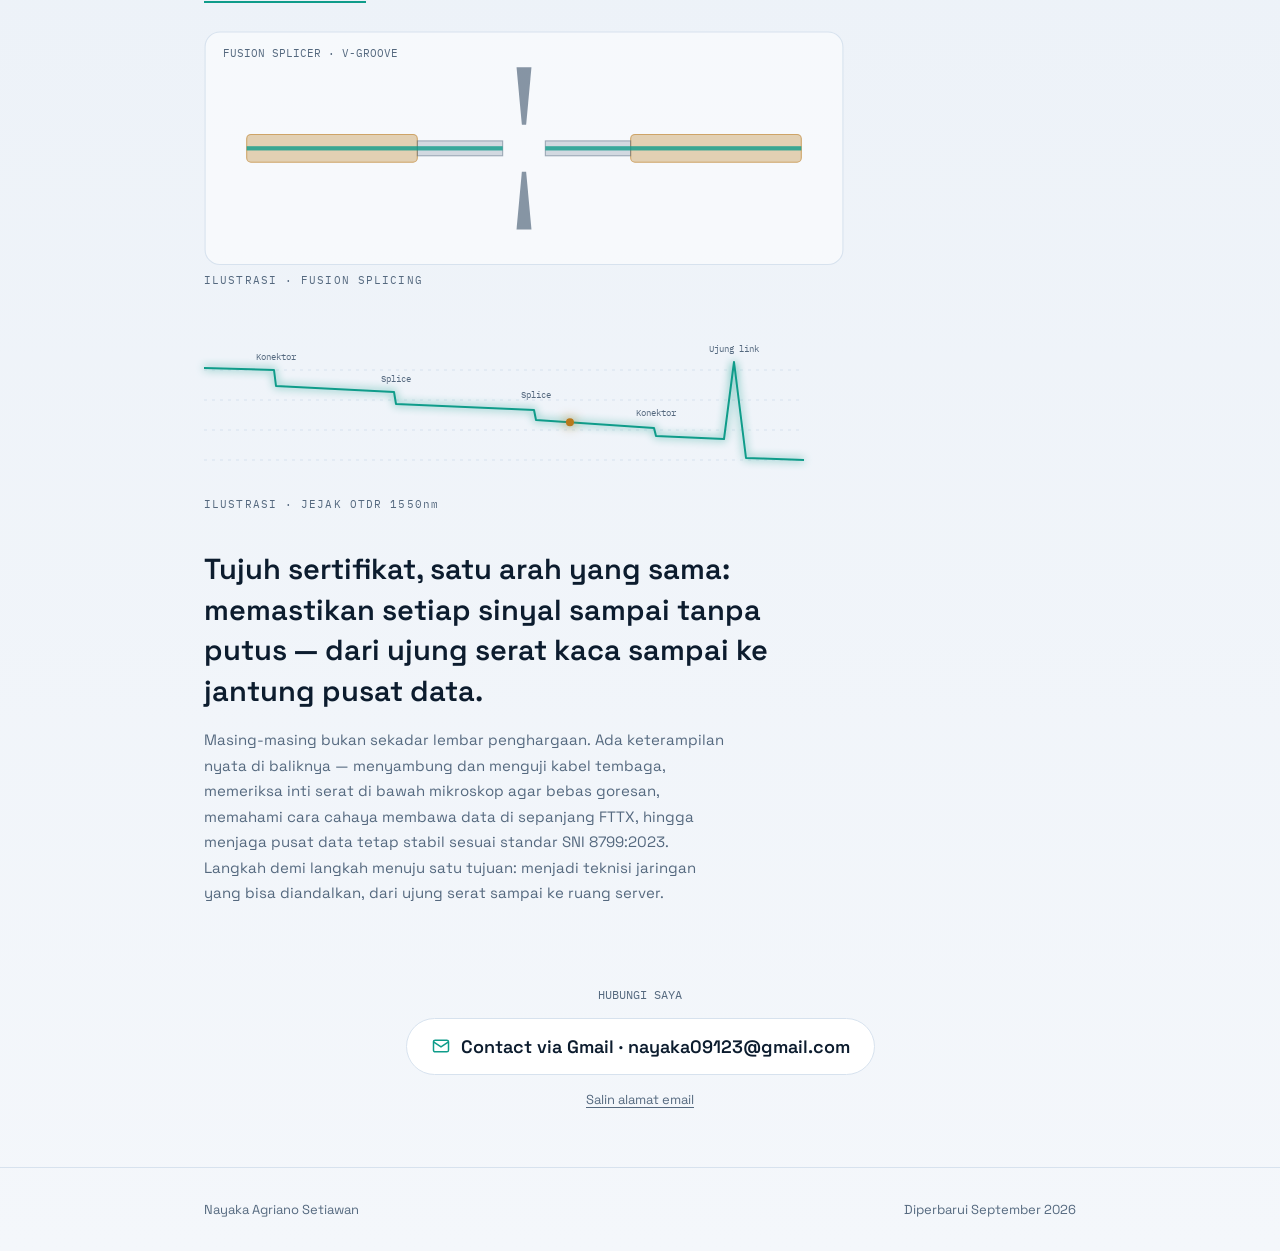
==== commit 4a2ee649: "Add files via upload" ====
--- a/index.html
+++ b/index.html
@@ -12,296 +12,680 @@
     box-sizing: border-box;
     padding-top: env(safe-area-inset-top, 0px);
     padding-bottom: env(safe-area-inset-bottom, 0px);
-
-    --bg: #081019;
-    --bg-2: #0c1a2b;
-    --surface: #10233a;
-    --surface-2: #14304f;
-    --line: #1e3a5c;
-    --text: #eaf1fb;
-    --text-dim: #7f97b8;
-    --signal: #5eead4;
-    --signal-dim: #2b9d8a;
-    --amber: #f8b84e;
-    --shadow: rgba(0,0,0,.45);
+    --bg:#081019; --bg-2:#0c1a2b; --surface:#10233a; --line:#1e3a5c; --text:#eaf1fb; --text-dim:#7f97b8;
+    --signal:#5eead4; --signal-dim:#2b9d8a; --amber:#f8b84e; --shadow:rgba(0,0,0,.45);
   }
   html { scroll-padding-top: env(safe-area-inset-top, 0px); scroll-behavior: smooth; }
   @media (prefers-color-scheme: light) {
     :root:not([data-theme="dark"]) {
-      --bg: #f4f7fb;
-      --bg-2: #eaf0f7;
-      --surface: #ffffff;
-      --surface-2: #eef3f9;
-      --line: #d7e2ee;
-      --text: #0c1c2e;
-      --text-dim: #55697f;
-      --signal: #0f9c8a;
-      --signal-dim: #0c7a6c;
-      --amber: #b9791b;
-      --shadow: rgba(20,40,60,.12);
+      --bg:#f4f7fb; --bg-2:#eaf0f7; --surface:#fff; --line:#d7e2ee; --text:#0c1c2e; --text-dim:#55697f;
+      --signal:#0f9c8a; --signal-dim:#0c7a6c; --amber:#b9791b; --shadow:rgba(20,40,60,.12);
     }
   }
   :root[data-theme="light"] {
-    --bg: #f4f7fb; --bg-2: #eaf0f7; --surface: #ffffff; --surface-2: #eef3f9;
-    --line: #d7e2ee; --text: #0c1c2e; --text-dim: #55697f;
-    --signal: #0f9c8a; --signal-dim: #0c7a6c; --amber: #b9791b; --shadow: rgba(20,40,60,.12);
-  }
-
+    --bg:#f4f7fb; --bg-2:#eaf0f7; --surface:#fff; --line:#d7e2ee; --text:#0c1c2e; --text-dim:#55697f;
+    --signal:#0f9c8a; --signal-dim:#0c7a6c; --amber:#b9791b; --shadow:rgba(20,40,60,.12);
+  }
   * { box-sizing: border-box; }
-  body {
-    margin: 0;
-    background: linear-gradient(180deg, var(--bg), var(--bg-2) 60%, var(--bg));
-    color: var(--text);
-    font-family: 'Space Grotesk', system-ui, sans-serif;
-    line-height: 1.5;
-    -webkit-font-smoothing: antialiased;
-    position: relative;
-  }
-
-  /* ambient fiber strands running behind the whole page, like cables in a duct */
-  .bg-fiber { position: fixed; inset: 0; width: 100%; height: 100%; z-index: 0;
-    pointer-events: none; opacity: .55; }
-  .bg-fiber path.strand { fill: none; stroke: var(--line); stroke-width: .3; vector-effect: non-scaling-stroke; }
-  .bg-fiber path.pulse { fill: none; stroke-width: .5; vector-effect: non-scaling-stroke;
-    stroke-linecap: round; stroke-dasharray: 6 240; animation: flow 7s linear infinite; }
-  .bg-fiber path.pulse.c2 { stroke-dasharray: 5 260; animation-duration: 9s; animation-delay: -3s; }
-  .bg-fiber path.pulse.c3 { stroke-dasharray: 4 220; animation-duration: 6s; animation-delay: -1.5s; }
-  @keyframes flow { to { stroke-dashoffset: -1000; } }
-
-  main.content { position: relative; z-index: 1; }
+  body { margin:0; background:linear-gradient(180deg,var(--bg),var(--bg-2) 60%,var(--bg)); color:var(--text);
+    font-family:'Space Grotesk',system-ui,sans-serif; line-height:1.5; -webkit-font-smoothing:antialiased; position:relative; }
+  ::selection { background:var(--signal); color:var(--bg); }
+
+  /* scroll progress */
+  #prog { position:fixed; top:0; left:0; right:0; height:3px; z-index:50; transform-origin:0 50%; transform:scaleX(0);
+    background:linear-gradient(90deg,var(--signal),var(--amber)); box-shadow:0 0 10px var(--signal); }
+
+  /* background fibers */
+  .bg-fiber { position:fixed; inset:0; width:100%; height:100%; z-index:0; pointer-events:none; opacity:.55; }
+  .bg-fiber path.strand { fill:none; stroke:var(--line); stroke-width:.3; vector-effect:non-scaling-stroke; }
+  .bg-fiber path.pulse { fill:none; stroke-width:.6; vector-effect:non-scaling-stroke; stroke-linecap:round;
+    stroke-dasharray:6 240; animation:flow 7s linear infinite; }
+  .bg-fiber path.pulse.c2 { stroke-dasharray:5 260; animation-duration:9s; animation-delay:-3s; }
+  .bg-fiber path.pulse.c3 { stroke-dasharray:4 220; animation-duration:6s; animation-delay:-1.5s; }
+  @keyframes flow { to { stroke-dashoffset:-1000; } }
+
+  main.content { position:relative; z-index:1; }
+  @media (prefers-reduced-motion: reduce) { * { animation-duration:.001ms !important; transition-duration:.001ms !important; } }
+  .wrap { max-width:920px; margin:0 auto; padding:0 24px; }
+
+  nav.top { position:sticky; top:env(safe-area-inset-top,0px); z-index:10; backdrop-filter:blur(10px);
+    background:color-mix(in srgb,var(--bg) 78%,transparent); border-bottom:1px solid var(--line);
+    animation:drop .8s cubic-bezier(.2,.8,.2,1) both; }
+  @keyframes drop { from { transform:translateY(-100%); opacity:0; } }
+  nav.top .wrap { display:flex; justify-content:space-between; align-items:center; height:60px; }
+  .brand { font-weight:600; font-size:15px; }
+  .brand span { color:var(--signal); display:inline-block; animation:blink 2.4s ease-in-out infinite; }
+  @keyframes blink { 50% { opacity:.25; transform:rotate(20deg); } }
+  nav.top .role { font-family:'IBM Plex Mono',monospace; font-size:12px; color:var(--text-dim); }
+
+  /* HERO */
+  header.hero { padding:88px 0 64px; position:relative; overflow:hidden; }
+  .rise { opacity:0; transform:translateY(18px); animation:rise .8s cubic-bezier(.2,.7,.2,1) forwards; animation-delay:var(--d,0s); }
+  @keyframes rise { to { opacity:1; transform:none; } }
+  .kicker { font-family:'IBM Plex Mono',monospace; font-size:13px; color:var(--signal); margin:0 0 18px; }
+  .kicker::after { content:'▍'; margin-left:4px; animation:cur 1s steps(1) infinite; }
+  @keyframes cur { 50% { opacity:0; } }
+  h1.title { font-size:clamp(32px,6vw,54px); font-weight:700; line-height:1.08; margin:0 0 20px; max-width:20ch; letter-spacing:-.01em; }
+  .word { display:inline-block; white-space:nowrap; }
+  .ch { display:inline-block; opacity:0; transform:translateY(.7em) rotate(8deg); filter:blur(6px);
+    animation:ch .8s cubic-bezier(.2,.8,.2,1) forwards; animation-delay:calc(.35s + var(--i) * .045s); }
+  @keyframes ch { to { opacity:1; transform:none; filter:none; } }
+  p.sub { color:var(--text-dim); font-size:17px; max-width:46ch; margin:0 0 28px; }
+  .badge { display:inline-flex; align-items:center; gap:8px; font-family:'IBM Plex Mono',monospace; font-size:12.5px;
+    color:var(--text-dim); border:1px solid var(--line); padding:7px 14px; border-radius:999px; margin:0 0 24px; }
+  .badge .dot { width:6px; height:6px; border-radius:50%; background:var(--signal); box-shadow:0 0 6px var(--signal); animation:ping 1.8s ease-out infinite; }
+  @keyframes ping { 0% { box-shadow:0 0 0 0 var(--signal); } 100% { box-shadow:0 0 0 10px transparent; } }
+
+  .fiber { width:100%; max-width:640px; height:64px; overflow:visible; }
+  .fiber path.core { fill:none; stroke:var(--line); stroke-width:2; }
+  .fiber path.beam { fill:none; stroke-width:2.4; stroke-linecap:round; stroke-dasharray:46 540; animation:travel 3.4s ease-in-out infinite; }
+  .fiber path.beam.b1 { stroke:var(--signal); filter:drop-shadow(0 0 5px var(--signal)); }
+  .fiber path.beam.b2 { stroke:var(--amber); filter:drop-shadow(0 0 5px var(--amber)); animation-delay:.55s; opacity:.85; }
+  .fiber path.beam.b3 { stroke:#7dd3fc; filter:drop-shadow(0 0 5px #7dd3fc); animation-delay:1.1s; opacity:.7; }
+  .fiber .wl { font-family:'IBM Plex Mono',monospace; font-size:9px; fill:var(--text-dim); }
+  @keyframes travel { 0% { stroke-dashoffset:600; opacity:0; } 8% { opacity:1; } 85% { opacity:1; } 100% { stroke-dashoffset:0; opacity:0; } }
+
+  /* STATS */
+  .stats { display:grid; grid-template-columns:repeat(3,1fr); border-top:1px solid var(--line); border-bottom:1px solid var(--line); position:relative; }
+  .stats::after { content:''; position:absolute; top:-1px; left:0; height:2px; width:100%; background:linear-gradient(90deg,transparent,var(--signal),transparent);
+    transform:translateX(-100%); animation:scan 4.5s ease-in-out infinite; }
+  @keyframes scan { 60%,100% { transform:translateX(100%); } }
+  .stat { padding:26px 8px; text-align:center; border-left:1px solid var(--line); }
+  .stat:first-child { border-left:none; }
+  .stat .num { font-family:'IBM Plex Mono',monospace; font-size:clamp(24px,4vw,34px); font-weight:500; color:var(--signal); }
+  .stat .label { font-size:12.5px; color:var(--text-dim); margin-top:4px; }
+
+  /* SECTIONS */
+  section.group { padding:64px 0 8px; }
+  .rv { opacity:0; transform:translateY(22px); transition:opacity .8s ease, transform .8s cubic-bezier(.2,.7,.2,1); }
+  .rv.in { opacity:1; transform:none; }
+  .group-head { display:flex; align-items:baseline; justify-content:space-between; margin-bottom:28px; gap:16px; flex-wrap:wrap; }
+  .group-head h2 { font-size:22px; font-weight:600; margin:0; position:relative; padding-bottom:8px; }
+  .group-head h2::after { content:''; position:absolute; left:0; bottom:0; height:2px; width:0; background:var(--signal); transition:width 1s .3s ease; }
+  .group-head.in h2::after { width:100%; }
+  .group-head p { color:var(--text-dim); font-size:14px; margin:0; }
+  .grid { display:grid; grid-template-columns:repeat(auto-fill,minmax(260px,1fr)); gap:14px; margin-bottom:56px; }
+
+  .card { background:var(--surface); border:1px solid var(--line); border-radius:10px; padding:20px; position:relative; overflow:hidden;
+    opacity:0; transform:translateY(30px) scale(.96); transition:transform .35s ease, box-shadow .35s ease, border-color .35s ease; }
+  .card.in { opacity:1; transform:none; transition:opacity .7s ease, transform .7s cubic-bezier(.2,.8,.2,1); }
+  .card.in.done { transition:transform .18s ease-out, box-shadow .35s ease, border-color .35s ease; }
+  .card.done:hover { border-color:var(--signal-dim); box-shadow:0 16px 32px var(--shadow);
+    transform:perspective(700px) rotateX(var(--rx,0deg)) rotateY(var(--ry,0deg)) translateY(-4px); }
+  .card::before { content:''; position:absolute; inset:0 0 auto 0; height:2px; background:linear-gradient(90deg,transparent,var(--signal),transparent);
+    transform:translateX(-100%); opacity:0; }
+  .card:hover::before { animation:couple 1.1s ease-in-out; }
+  @keyframes couple { 0% { transform:translateX(-100%); opacity:0; } 15% { opacity:1; } 100% { transform:translateX(100%); opacity:0; } }
+  .card::after { content:''; position:absolute; inset:0; pointer-events:none; opacity:0; transition:opacity .3s;
+    background:radial-gradient(180px circle at var(--mx,50%) var(--my,50%), color-mix(in srgb,var(--signal) 18%,transparent), transparent 70%); }
+  .card:hover::after { opacity:1; }
+
+  .card .led { position:absolute; top:20px; right:20px; width:9px; height:9px; border-radius:50%; background:var(--line); }
+  .card .led.on { background:var(--signal); box-shadow:0 0 8px var(--signal); animation:pulse 2.2s ease-in-out infinite; }
+  .card .led.mid { background:var(--amber); box-shadow:0 0 8px var(--amber); animation:pulse 2.2s ease-in-out infinite; }
+  @keyframes pulse { 50% { opacity:.35; transform:scale(.75); } }
+  .card .issuer { font-family:'IBM Plex Mono',monospace; font-size:11px; letter-spacing:.04em; color:var(--text-dim); margin:0 0 10px; }
+  .card h3 { font-size:16.5px; font-weight:600; margin:0 0 10px; max-width:22ch; line-height:1.3; }
+  .card .desc { font-size:13.5px; color:var(--text-dim); line-height:1.55; margin:0 0 16px; }
+  .bar { height:3px; background:var(--line); border-radius:3px; margin:0 0 12px; overflow:hidden; }
+  .bar i { display:block; height:100%; width:0; background:var(--signal); border-radius:3px; transition:width 1.4s cubic-bezier(.2,.8,.2,1) .3s; }
+  .bar i.mid { background:var(--amber); }
+  .card .meta { display:flex; justify-content:space-between; align-items:flex-end; border-top:1px solid var(--line); padding-top:12px; }
+  .card .score { font-family:'IBM Plex Mono',monospace; font-size:20px; color:var(--signal); }
+  .card .score.mid { color:var(--amber); }
+  .card .date { font-size:12px; color:var(--text-dim); text-align:right; }
+
+  section.closing { padding:8px 0 72px; }
+  section.closing p.lead { font-size:clamp(20px,3.4vw,29px); font-weight:600; max-width:34ch; line-height:1.4; margin:0 0 16px; }
+  section.closing p.support { font-size:15px; max-width:52ch; line-height:1.7; margin:0; color:var(--text-dim); }
+  .contact { text-align:center; padding:8px 0 56px; }
+  .contact .lbl { font-family:'IBM Plex Mono',monospace; font-size:12px; color:var(--text-dim); margin:0 0 14px; }
+  .contact a { display:inline-flex; max-width:100%; align-items:center; gap:10px; text-decoration:none; color:var(--text); font-weight:600;
+    font-size:clamp(15px,3.6vw,18px); padding:14px 24px; border:1px solid var(--line); border-radius:999px; background:var(--surface);
+    position:relative; overflow:hidden; transition:border-color .3s, transform .3s, box-shadow .3s; word-break:break-all; }
+  .contact a::before { content:''; position:absolute; inset:0 0 auto 0; height:2px; background:linear-gradient(90deg,transparent,var(--signal),transparent);
+    transform:translateX(-100%); animation:scan 3.5s ease-in-out infinite; }
+  .contact a:hover { border-color:var(--signal); transform:translateY(-3px); box-shadow:0 12px 28px var(--shadow); }
+  .contact svg { width:20px; height:20px; flex:none; stroke:var(--signal); fill:none; stroke-width:1.8; animation:bob 2.6s ease-in-out infinite; }
+  .copy { margin-top:14px; background:none; border:none; color:var(--text-dim); font:inherit; font-size:13px; cursor:pointer; text-decoration:underline; text-underline-offset:3px; }
+  .copy:hover { color:var(--signal); }
+  @keyframes bob { 50% { transform:translateY(-3px) rotate(-6deg); } }
+  footer { border-top:1px solid var(--line); padding:32px 0 calc(32px + env(safe-area-inset-bottom,0px)); }
+  footer .wrap { display:flex; justify-content:space-between; flex-wrap:wrap; gap:8px; color:var(--text-dim); font-size:13px; }
+
+  #net { position:fixed; inset:0; width:100%; height:100%; z-index:0; pointer-events:none; }
+  .title.live .ch { opacity:1; transform:none; filter:none; animation:wave 4.2s ease-in-out infinite; animation-delay:calc(var(--i) * .11s); }
+  @keyframes wave { 0%,55%,100% { color:var(--text); text-shadow:none; transform:none; }
+    25% { color:var(--signal); text-shadow:0 0 22px var(--signal); transform:translateY(-3px); } }
+  header.hero .wrap { will-change:transform,opacity; }
+  .card .desc, .card h3 { transition:transform .3s ease; }
+  .card.done:hover h3 { transform:translateX(4px); }
+  .stat { transition:background .3s; }
+  .stat:hover { background:color-mix(in srgb,var(--signal) 7%,transparent); }
+
+  body:not(.ready) { overflow:hidden; }
+  body:not(.ready) main * { animation-play-state:paused !important; }
+  #boot { position:fixed; inset:0; z-index:200; display:grid; place-items:center; }
+  #boot .half { position:absolute; left:0; right:0; height:50.5%; background:var(--bg-2); transition:transform 1s cubic-bezier(.8,0,.2,1); }
+  #boot .top { top:0; } #boot .bot { bottom:0; }
+  #boot.go .top { transform:translateY(-101%); } #boot.go .bot { transform:translateY(101%); }
+  #boot .bc { position:relative; text-align:center; font-family:'IBM Plex Mono',monospace; transition:opacity .4s; }
+  #boot.go .bc { opacity:0; }
+  .bl { color:var(--signal); font-size:13px; margin:0 0 16px; min-height:20px; }
+  .bt { width:min(320px,70vw); height:3px; background:var(--line); margin:0 auto; border-radius:3px; overflow:hidden; }
+  .bt i { display:block; height:100%; background:linear-gradient(90deg,var(--signal),var(--amber)); transform-origin:0 50%; transform:scaleX(0); box-shadow:0 0 12px var(--signal); }
+  .bp { color:var(--text-dim); font-size:12px; margin:12px 0 0; }
+  .marquee { overflow:hidden; margin:0 0 44px; -webkit-mask:linear-gradient(90deg,transparent,#000 12%,#000 88%,transparent); mask:linear-gradient(90deg,transparent,#000 12%,#000 88%,transparent); }
+  .mt { display:flex; width:max-content; animation:mq 32s linear infinite; font-family:'IBM Plex Mono',monospace; font-size:13px; letter-spacing:.14em; text-transform:uppercase; color:var(--text-dim); }
+  .mt:hover { animation-play-state:paused; }
+  .mt span { padding:0 24px; white-space:nowrap; } .mt b { color:var(--signal); font-weight:400; }
+  @keyframes mq { to { transform:translateX(-50%); } }
+  .otdr { width:100%; max-width:600px; display:block; margin:0 0 6px; overflow:visible; }
+  .otdr .tr { stroke-dasharray:1; stroke-dashoffset:1; transition:stroke-dashoffset 3s cubic-bezier(.35,.6,.2,1) .2s; }
+  .otdr.in .tr { stroke-dashoffset:0; }
+  .otdr .lb { opacity:0; transition:opacity .7s; } .otdr.in .lb { opacity:1; }
+  .otdr .mono { font-family:'IBM Plex Mono',monospace; }
+  .cap { font-family:'IBM Plex Mono',monospace; font-size:11px; letter-spacing:.1em; color:var(--text-dim); margin:0 0 36px; }
+  .dots { position:fixed; right:18px; top:50%; transform:translateY(-50%); z-index:40; display:flex; flex-direction:column; gap:16px; transition:opacity .6s; }
+  body:not(.ready) .dots { opacity:0; }
+  @media (max-width:1000px) { .dots { display:none; } }
+  .dots button { width:10px; height:10px; border-radius:50%; border:1px solid var(--text-dim); background:transparent; padding:0; cursor:pointer; position:relative; transition:.3s; }
+  .dots button.on { background:var(--signal); border-color:var(--signal); box-shadow:0 0 10px var(--signal); transform:scale(1.35); }
+  .dots button::after { content:attr(data-l); position:absolute; right:20px; top:50%; transform:translateY(-50%) translateX(6px); font:11px 'IBM Plex Mono',monospace; color:var(--text); opacity:0; pointer-events:none; transition:.25s; white-space:nowrap; }
+  .dots button:hover::after { opacity:1; transform:translateY(-50%); }
+
+  .splsec { padding:24px 0 8px; }
+  .spl { width:100%; max-width:640px; display:block; margin:0 0 6px; overflow:visible; }
+  .spl .fr1 { fill:var(--amber); fill-opacity:.32; stroke:var(--amber); stroke-opacity:.6; }
+  .spl .gl { fill:var(--text-dim); fill-opacity:.22; stroke:var(--text-dim); stroke-opacity:.5; }
+  .spl .co { fill:var(--signal); fill-opacity:.8; }
+  .spl .el { fill:var(--text-dim); fill-opacity:.7; }
+  .spl .fm { fill:var(--surface); fill-opacity:.5; stroke:var(--line); }
+  .spl text { font-family:'IBM Plex Mono',monospace; font-size:10px; fill:var(--text-dim); }
+  .spl .st { fill:var(--signal); font-size:11px; letter-spacing:.08em; }
+  .spl .loss { fill:var(--amber); font-size:12px; opacity:0; animation:loss 9s infinite; }
+  .spl .s1, .spl .s2, .spl .s3 { opacity:0; }
+  .spl .s1 { animation:s1 9s infinite; } .spl .s2 { animation:s2 9s infinite; } .spl .s3 { animation:s3 9s infinite; }
+  .spl .stage { animation:stage 9s infinite; }
+  .spl .fl { animation:fl 9s ease-in-out infinite; } .spl .fr { animation:fr 9s ease-in-out infinite; }
+  .spl .arc { fill:none; stroke:#bae6fd; stroke-width:2; stroke-linejoin:round; opacity:0; filter:drop-shadow(0 0 5px #38bdf8) drop-shadow(0 0 10px #38bdf8); animation:arc 9s infinite; }
+  .spl .glow { opacity:0; transform-box:fill-box; transform-origin:center; animation:glow 9s infinite; }
+  .spl .pulse { fill:var(--amber); filter:drop-shadow(0 0 6px var(--amber)); opacity:0; animation:pulse 9s linear infinite; }
+  .spl .sleeve { fill:var(--signal); fill-opacity:.16; stroke:var(--signal); stroke-opacity:.5; opacity:0; transform-box:fill-box; transform-origin:center; animation:sleeve 9s infinite; }
+  .spl:not(.in) * { animation-play-state:paused; }
+  @keyframes stage { 0% { opacity:0; } 4%,92% { opacity:1; } 97%,100% { opacity:0; } }
+  @keyframes fl { 0%,14% { transform:translate(0,0); } 30%,40% { transform:translate(17px,0); } 48%,97% { transform:translate(20px,0); } 100% { transform:translate(0,0); } }
+  @keyframes fr { 0%,14% { transform:translate(0,8px); } 30% { transform:translate(-17px,8px); } 40% { transform:translate(-17px,0); } 48%,97% { transform:translate(-20px,0); } 100% { transform:translate(0,8px); } }
+  @keyframes arc { 0%,40% { opacity:0; } 41%,43%,45%,47% { opacity:1; } 42%,44%,46% { opacity:.3; } 48%,100% { opacity:0; } }
+  @keyframes glow { 0%,40% { opacity:0; transform:scale(.3); } 47% { opacity:1; transform:scale(1.25); } 58% { opacity:.4; transform:scale(.8); } 68%,100% { opacity:0; transform:scale(.6); } }
+  @keyframes sleeve { 0%,60% { opacity:0; transform:scaleX(.5); } 68%,92% { opacity:1; transform:scaleX(1); } 97%,100% { opacity:0; } }
+  @keyframes pulse { 0%,62% { opacity:0; transform:translateX(0); } 64% { opacity:1; } 78% { opacity:1; transform:translateX(520px); } 80%,100% { opacity:0; transform:translateX(520px); } }
+  @keyframes s1 { 0%,6% { opacity:0; } 10%,36% { opacity:1; } 40%,100% { opacity:0; } }
+  @keyframes s2 { 0%,39% { opacity:0; } 41%,47% { opacity:1; } 50%,100% { opacity:0; } }
+  @keyframes s3 { 0%,50% { opacity:0; } 54%,91% { opacity:1; } 95%,100% { opacity:0; } }
+  @keyframes loss { 0%,72% { opacity:0; } 78%,91% { opacity:1; } 95%,100% { opacity:0; } }
   @media (prefers-reduced-motion: reduce) {
-    * { animation-duration: 0.001ms !important; transition-duration: 0.001ms !important; }
-  }
-  .wrap { max-width: 920px; margin: 0 auto; padding: 0 24px; }
-  a { color: inherit; }
-  ::selection { background: var(--signal); color: var(--bg); }
-
-  /* NAV */
-  nav.top { position: sticky; top: env(safe-area-inset-top, 0px); z-index: 10;
-    backdrop-filter: blur(10px); background: color-mix(in srgb, var(--bg) 78%, transparent);
-    border-bottom: 1px solid var(--line); }
-  nav.top .wrap { display: flex; justify-content: space-between; align-items: center; height: 60px; }
-  .brand { font-weight: 600; font-size: 15px; letter-spacing: .01em; }
-  .brand span { color: var(--signal); }
-  nav.top .role { font-family: 'IBM Plex Mono', monospace; font-size: 12px; color: var(--text-dim); }
-
-  /* HERO */
-  header.hero { padding: 88px 0 64px; position: relative; overflow: hidden; }
-  .kicker { font-family: 'IBM Plex Mono', monospace; font-size: 13px; color: var(--signal); margin: 0 0 18px; }
-  h1.title { font-size: clamp(32px, 6vw, 54px); font-weight: 700; line-height: 1.08; margin: 0 0 20px; max-width: 20ch; letter-spacing: -0.01em; text-wrap: balance; }
-  p.sub { color: var(--text-dim); font-size: 17px; max-width: 46ch; margin: 0 0 28px; }
-  .badge { display: inline-flex; align-items: center; gap: 8px; font-family: 'IBM Plex Mono', monospace;
-    font-size: 12.5px; color: var(--text-dim); border: 1px solid var(--line); padding: 7px 14px;
-    border-radius: 999px; margin: 0 0 24px; }
-  .badge .dot { width: 6px; height: 6px; border-radius: 50%; background: var(--signal); box-shadow: 0 0 6px var(--signal); }
-
-  /* fiber pulse line */
-  .fiber { width: 100%; max-width: 640px; height: 64px; overflow: visible; }
-  .fiber path.core { fill: none; stroke: var(--line); stroke-width: 2; }
-  .fiber path.beam {
-    fill: none; stroke-width: 2.4; stroke-linecap: round;
-    stroke-dasharray: 46 540; stroke-dashoffset: 0;
-    animation: travel 3.4s ease-in-out infinite;
-  }
-  .fiber path.beam.b1 { stroke: var(--signal); filter: drop-shadow(0 0 5px var(--signal)); }
-  .fiber path.beam.b2 { stroke: var(--amber); filter: drop-shadow(0 0 5px var(--amber)); animation-delay: .55s; opacity: .85; }
-  .fiber path.beam.b3 { stroke: #7dd3fc; filter: drop-shadow(0 0 5px #7dd3fc); animation-delay: 1.1s; opacity: .7; }
-  .fiber .wl { font-family: 'IBM Plex Mono', monospace; font-size: 9px; fill: var(--text-dim); }
-  @keyframes travel {
-    0%   { stroke-dashoffset: 600; opacity: 0; }
-    8%   { opacity: 1; }
-    85%  { opacity: 1; }
-    100% { stroke-dashoffset: 0; opacity: 0; }
-  }
-
-  /* STATS */
-  .stats { display: grid; grid-template-columns: repeat(3, 1fr); border-top: 1px solid var(--line); border-bottom: 1px solid var(--line); }
-  .stat { padding: 26px 8px; text-align: center; border-left: 1px solid var(--line); }
-  .stat:first-child { border-left: none; }
-  .stat .num { font-family: 'IBM Plex Mono', monospace; font-size: clamp(24px,4vw,34px); font-weight: 500; color: var(--signal); }
-  .stat .label { font-size: 12.5px; color: var(--text-dim); margin-top: 4px; }
-
-  /* SECTIONS */
-  section.group { padding: 64px 0 8px; }
-  .group-head { display: flex; align-items: baseline; justify-content: space-between; margin-bottom: 28px; gap: 16px; flex-wrap: wrap; }
-  .group-head h2 { font-size: 22px; font-weight: 600; margin: 0; }
-  .group-head p { color: var(--text-dim); font-size: 14px; margin: 0; }
-
-  .grid { display: grid; grid-template-columns: repeat(auto-fill, minmax(260px, 1fr)); gap: 14px; margin-bottom: 56px; }
-
-  .card {
-    background: var(--surface);
-    border: 1px solid var(--line);
-    border-radius: 10px;
-    padding: 20px;
-    position: relative;
-    overflow: hidden;
-    opacity: 0; transform: translateY(14px);
-    transition: transform .35s ease, box-shadow .35s ease, border-color .35s ease;
-  }
-  .card.in { opacity: 1; transform: translateY(0); transition: opacity .5s ease, transform .5s ease; }
-  .card:hover { border-color: var(--signal-dim); box-shadow: 0 12px 28px var(--shadow); transform: translateY(-3px); }
-  /* light coupling into the connector on hover */
-  .card::before { content: ''; position: absolute; inset: 0 0 auto 0; height: 2px;
-    background: linear-gradient(90deg, transparent, var(--signal), transparent);
-    transform: translateX(-100%); opacity: 0; }
-  .card:hover::before { animation: couple 1.1s ease-in-out; }
-  @keyframes couple { 0% { transform: translateX(-100%); opacity: 0; } 15% { opacity: 1; } 100% { transform: translateX(100%); opacity: 0; } }
-
-  .card .led { position: absolute; top: 20px; right: 20px; width: 9px; height: 9px; border-radius: 50%; background: var(--line); }
-  .card .led.on { background: var(--signal); box-shadow: 0 0 8px var(--signal); }
-  .card .led.mid { background: var(--amber); box-shadow: 0 0 8px var(--amber); }
-
-  .card .issuer { font-family: 'IBM Plex Mono', monospace; font-size: 11px; letter-spacing: .04em; color: var(--text-dim); margin: 0 0 10px; }
-  .card h3 { font-size: 16.5px; font-weight: 600; margin: 0 0 10px; max-width: 22ch; line-height: 1.3; }
-  .card .desc { font-size: 13.5px; color: var(--text-dim); line-height: 1.55; margin: 0 0 16px; }
-  .card .meta { display: flex; justify-content: space-between; align-items: flex-end; border-top: 1px solid var(--line); padding-top: 12px; }
-  .card .score { font-family: 'IBM Plex Mono', monospace; font-size: 20px; color: var(--signal); }
-  .card .score.mid { color: var(--amber); }
-  .card .date { font-size: 12px; color: var(--text-dim); text-align: right; }
-
-  section.closing { padding: 8px 0 72px; }
-  section.closing p.lead { font-size: clamp(20px, 3.4vw, 29px); font-weight: 600; max-width: 34ch;
-    line-height: 1.4; margin: 0 0 16px; color: var(--text); }
-  section.closing p.support { font-size: 15px; max-width: 52ch; line-height: 1.7; margin: 0; color: var(--text-dim); }
-
-  footer { border-top: 1px solid var(--line); padding: 32px 0 calc(32px + env(safe-area-inset-bottom, 0px)); }
-  footer .wrap { display: flex; justify-content: space-between; flex-wrap: wrap; gap: 8px; color: var(--text-dim); font-size: 13px; }
+    .spl * { animation:none !important; }
+    .spl .fl { transform:translate(20px,0); } .spl .fr { transform:translate(-20px,0); }
+    .spl .s3, .spl .loss, .spl .sleeve { opacity:1; }
+  }
+
+  .stp, .core12 { width:100%; max-width:640px; display:block; margin:0 0 6px; }
+  .core12 { margin-top:34px; }
+  .fm2 { fill:var(--surface); fill-opacity:.5; stroke:var(--line); }
+  .stp .tx, .core12 .tx { font-family:'IBM Plex Mono',monospace; font-size:10px; fill:var(--text-dim); }
+  .stp .jt { fill:var(--text); fill-opacity:.7; letter-spacing:.06em; }
+  .stp .jk { fill:color-mix(in srgb,var(--text-dim) 45%,var(--surface)); stroke:var(--text-dim); stroke-opacity:.5; }
+  .stp .rid { stroke:var(--text-dim); stroke-opacity:.3; fill:none; }
+  .stp .bd { fill:var(--amber); }
+  .stp .cut { fill:var(--amber); opacity:0; animation:pcut 10s infinite; }
+  .stp .st2 { font-family:'IBM Plex Mono',monospace; font-size:11px; letter-spacing:.08em; fill:var(--signal); opacity:0; }
+  .stp .p1 { animation:p1 10s infinite; } .stp .p2 { animation:p2 10s infinite; } .stp .p3 { animation:p3 10s infinite; }
+  .stp .stage2 { animation:pstage 10s infinite; }
+  .stp .bt { animation:pbt 10s ease-in-out infinite; } .stp .bb { animation:pbb 10s ease-in-out infinite; }
+  .stp .jkr { animation:pjk 10s ease-in-out infinite; }
+  .stp .sf { transform-box:view-box; transform-origin:300px 100px; animation:pfan 10s ease-in-out infinite; }
+  .stp:not(.in) *, .core12:not(.in) * { animation-play-state:paused; }
+  @keyframes pstage { 0% { opacity:0; } 4%,93% { opacity:1; } 97%,100% { opacity:0; } }
+  @keyframes pbt { 0%,8% { transform:translateY(0); } 20%,32% { transform:translateY(40px); } 40%,100% { transform:translateY(0); } }
+  @keyframes pbb { 0%,8% { transform:translateY(0); } 20%,32% { transform:translateY(-40px); } 40%,100% { transform:translateY(0); } }
+  @keyframes pcut { 0%,19% { opacity:0; } 21%,38% { opacity:1; } 40%,100% { opacity:0; } }
+  @keyframes pjk { 0%,42% { transform:translateX(0); } 64%,97% { transform:translateX(330px); } 100% { transform:translateX(0); } }
+  @keyframes pfan { 0%,64% { transform:rotate(0); } 80%,97% { transform:rotate(var(--a)); } 100% { transform:rotate(0); } }
+  @keyframes p1 { 0%,6% { opacity:0; } 10%,30% { opacity:1; } 34%,100% { opacity:0; } }
+  @keyframes p2 { 0%,38% { opacity:0; } 42%,60% { opacity:1; } 64%,100% { opacity:0; } }
+  @keyframes p3 { 0%,72% { opacity:0; } 78%,93% { opacity:1; } 97%,100% { opacity:0; } }
+  .core12 .cj { fill:color-mix(in srgb,var(--text-dim) 35%,var(--surface)); stroke:var(--text-dim); stroke-opacity:.5; }
+  .core12 .ct { fill:var(--signal); fill-opacity:.1; stroke:var(--signal); stroke-opacity:.4; stroke-dasharray:3 4; }
+  .core12 .cm { fill:var(--text-dim); fill-opacity:.55; }
+  .core12 .fb { fill:var(--c); stroke:var(--text-dim); stroke-opacity:.5; stroke-width:1; transform-box:fill-box; transform-origin:center;
+    animation:fpop .6s cubic-bezier(.3,1.6,.5,1) calc(var(--i) * .12s) backwards, fhl 7.2s linear calc(2s + var(--i) * .6s) infinite; }
+  .core12 .lg circle { fill:var(--c); stroke:var(--text-dim); stroke-opacity:.5; }
+  .core12 .lg text { font-family:'IBM Plex Mono',monospace; font-size:12px; fill:var(--text); }
+  .core12 .lg { opacity:.5; animation:lpop .5s ease calc(var(--i) * .12s) backwards, lhl 7.2s linear calc(2s + var(--i) * .6s) infinite; }
+  @keyframes fpop { from { transform:scale(0); } }
+  @keyframes lpop { from { opacity:0; } }
+  @keyframes fhl { 0%,8% { filter:drop-shadow(0 0 7px var(--c)); stroke:#fff; stroke-width:2.5; } 10%,100% { filter:none; stroke:var(--text-dim); stroke-width:1; } }
+  @keyframes lhl { 0%,8% { opacity:1; } 10%,100% { opacity:.5; } }
+  @media (prefers-reduced-motion: reduce) {
+    .stp *, .core12 * { animation:none !important; }
+    .stp .jkr { transform:translateX(330px); } .stp .sf { transform:rotate(var(--a)); } .stp .p3, .core12 .lg { opacity:1; }
+  }
+
+  .clv { width:100%; max-width:640px; display:block; margin:0 0 6px; }
+  .clv .fm3 { fill:var(--surface); fill-opacity:.5; stroke:var(--line); }
+  .clv .tx3 { font-family:'IBM Plex Mono',monospace; font-size:10px; fill:var(--text-dim); }
+  .clv .st3 { font-size:11px; letter-spacing:.08em; fill:var(--signal); opacity:0; }
+  .clv .base { fill:color-mix(in srgb,var(--text-dim) 40%,var(--surface)); stroke:var(--text-dim); stroke-opacity:.5; }
+  .clv .pad, .clv .cl { fill:color-mix(in srgb,var(--text-dim) 60%,var(--surface)); stroke:var(--text-dim); stroke-opacity:.6; }
+  .clv .wheel { fill:color-mix(in srgb,var(--text-dim) 30%,var(--surface)); stroke:var(--amber); stroke-width:2; }
+  .clv .spk { stroke:var(--text-dim); stroke-opacity:.7; fill:none; }
+  .clv .coat { fill:var(--amber); fill-opacity:.32; stroke:var(--amber); stroke-opacity:.6; }
+  .clv .glass { fill:var(--text-dim); fill-opacity:.22; stroke:var(--text-dim); stroke-opacity:.5; }
+  .clv .core3 { fill:var(--signal); fill-opacity:.8; }
+  .clv .face { fill:#fff; opacity:0; filter:drop-shadow(0 0 4px var(--signal)); animation:cface 9s infinite; }
+  .clv .flash { fill:url(#cg); opacity:0; transform-box:fill-box; transform-origin:center; animation:cflash 9s infinite; }
+  .clv .cline { stroke:var(--signal); stroke-dasharray:3 4; fill:none; opacity:0; animation:cline 9s infinite; }
+  .clv .mf { fill:var(--surface); fill-opacity:.85; stroke:var(--signal); stroke-width:2; }
+  .clv .mg { fill:var(--text-dim); fill-opacity:.25; stroke:var(--text-dim); stroke-opacity:.5; }
+  .clv .mc { fill:var(--signal); filter:drop-shadow(0 0 6px var(--signal)); animation:cpulse 1.6s ease-in-out infinite; }
+  .clv .mh { stroke:var(--signal); stroke-width:4; stroke-linecap:round; }
+  .clv .mag, .clv .mlb { opacity:0; transform-box:fill-box; transform-origin:center; animation:cmag 9s infinite; }
+  .clv .stage3 { animation:cstage 9s infinite; }
+  .clv .clamp { animation:cclamp 9s ease-in-out infinite; }
+  .clv .wh { animation:cblade 9s ease-in-out infinite; }
+  .clv .sp { transform-box:fill-box; transform-origin:center; animation:cspin 9s ease-in-out infinite; }
+  .clv .off { transform-box:view-box; transform-origin:300px 110px; animation:coff 9s ease-in infinite; }
+  .clv .c1 { animation:c1 9s infinite; } .clv .c2 { animation:c2 9s infinite; } .clv .c3 { animation:c3 9s infinite; }
+  .clv:not(.in) * { animation-play-state:paused; }
+  @keyframes cstage { 0% { opacity:0; } 4%,93% { opacity:1; } 97%,100% { opacity:0; } }
+  @keyframes cclamp { 0%,8% { transform:translateY(-26px); } 18%,70% { transform:translateY(0); } 78%,100% { transform:translateY(-26px); } }
+  @keyframes cblade { 0%,20% { transform:translateY(0); } 27% { transform:translateY(-13px); } 34%,100% { transform:translateY(0); } }
+  @keyframes cspin { 0%,20% { transform:rotate(0); } 34%,100% { transform:rotate(360deg); } }
+  @keyframes coff { 0%,36% { transform:translate(0,0) rotate(0); opacity:1; } 43%,44% { transform:translate(0,0) rotate(-2.5deg); opacity:1; } 60%,100% { transform:translate(70px,80px) rotate(22deg); opacity:0; } }
+  @keyframes cflash { 0%,43% { opacity:0; transform:scale(.3); } 46% { opacity:1; transform:scale(1.3); } 56%,100% { opacity:0; transform:scale(.8); } }
+  @keyframes cface { 0%,44% { opacity:0; } 47%,90% { opacity:.9; } 97%,100% { opacity:0; } }
+  @keyframes cline { 0%,58% { opacity:0; } 64%,93% { opacity:.7; } 97%,100% { opacity:0; } }
+  @keyframes cmag { 0%,58% { opacity:0; transform:scale(.6); } 66%,93% { opacity:1; transform:scale(1); } 97%,100% { opacity:0; } }
+  @keyframes cpulse { 50% { opacity:.55; } }
+  @keyframes c1 { 0%,6% { opacity:0; } 10%,21% { opacity:1; } 24%,100% { opacity:0; } }
+  @keyframes c2 { 0%,21% { opacity:0; } 25%,40% { opacity:1; } 44%,100% { opacity:0; } }
+  @keyframes c3 { 0%,47% { opacity:0; } 52%,93% { opacity:1; } 97%,100% { opacity:0; } }
+  @media (prefers-reduced-motion: reduce) {
+    .clv * { animation:none !important; }
+    .clv .off, .clv .flash { opacity:0; } .clv .clamp { transform:translateY(-26px); }
+    .clv .face, .clv .mag, .clv .mlb, .clv .c3 { opacity:1; } .clv .cline { opacity:.7; }
+  }
 </style>
 </head>
 <body>
-
-<svg class="bg-fiber" viewBox="0 0 100 100" preserveAspectRatio="none" aria-hidden="true">
-  <path class="strand" d="M-5,15 C25,15 30,35 60,32 C85,30 90,45 105,42" />
-  <path class="pulse c1" d="M-5,15 C25,15 30,35 60,32 C85,30 90,45 105,42" stroke="#5eead4" />
-  <path class="strand" d="M-5,55 C20,58 35,40 55,48 C75,56 85,48 105,52" />
-  <path class="pulse c2" d="M-5,55 C20,58 35,40 55,48 C75,56 85,48 105,52" stroke="#f8b84e" />
-  <path class="strand" d="M-5,80 C30,78 45,90 65,82 C82,76 92,86 105,84" />
-  <path class="pulse c3" d="M-5,80 C30,78 45,90 65,82 C82,76 92,86 105,84" stroke="#7dd3fc" />
-</svg>
+<div id="prog"></div>
+<div id="boot"><div class="half top"></div><div class="half bot"></div>
+  <div class="bc"><p class="bl" id="bl">Preparing page…</p><div class="bt"><i id="bf"></i></div><p class="bp"><span id="bn">0</span>%</p></div></div>
+
+<canvas id="net" aria-hidden="true"></canvas>
 
 <main class="content">
-
-<nav class="top">
-  <div class="wrap">
-    <div class="brand">Nayaka <span>/</span> Sertifikasi</div>
-    <div class="role">TEKNISI JARINGAN &amp; PUSAT DATA</div>
-  </div>
-</nav>
-
-<header class="hero">
-  <div class="wrap">
-    <p class="kicker">CATATAN KOMPETENSI</p>
-    <h1 class="title">Nayaka Agriano Setiawan</h1>
-    <p class="badge"><span class="dot"></span>Siswa SMK Taruna Bhakti</p>
-    <p class="sub">Menekuni dunia jaringan sejak di bangku sekolah — dari menyambung kabel tembaga pertama, hingga memahami bagaimana seberkas cahaya membawa jutaan data menembus serat kaca setipis rambut, sampai menjaga jantung pusat data tetap berdenyut.</p>
-
-    <svg class="fiber" viewBox="0 0 640 64" preserveAspectRatio="none">
-      <path class="core" d="M0,32 C120,32 140,12 260,12 C360,12 380,52 480,52 C550,52 570,32 640,32" />
-      <path class="beam b1" d="M0,32 C120,32 140,12 260,12 C360,12 380,52 480,52 C550,52 570,32 640,32" />
-      <path class="beam b2" d="M0,32 C120,32 140,12 260,12 C360,12 380,52 480,52 C550,52 570,32 640,32" />
-      <path class="beam b3" d="M0,32 C120,32 140,12 260,12 C360,12 380,52 480,52 C550,52 570,32 640,32" />
-      <text class="wl" x="0" y="10">1310nm</text>
-      <text class="wl" x="0" y="62">1550nm</text>
-    </svg>
-  </div>
-</header>
-
+<nav class="top"><div class="wrap">
+  <div class="brand">Nayaka <span>/</span> Sertifikasi</div>
+  <div class="role">TEKNISI JARINGAN &amp; PUSAT DATA</div>
+</div></nav>
+
+<header class="hero"><div class="wrap">
+  <p class="kicker rise" style="--d:.1s">CATATAN KOMPETENSI</p>
+  <h1 class="title" id="title">Nayaka Agriano Setiawan</h1>
+  <p class="badge rise" style="--d:1.2s"><span class="dot"></span>Siswa SMK Taruna Bhakti</p>
+  <p class="sub rise" style="--d:1.4s">Menekuni dunia jaringan sejak di bangku sekolah — dari menyambung kabel tembaga pertama, hingga memahami bagaimana seberkas cahaya membawa jutaan data menembus serat kaca setipis rambut, sampai menjaga jantung pusat data tetap berdenyut.</p>
+  <svg class="fiber rise" style="--d:1.6s" viewBox="0 0 640 64" preserveAspectRatio="none">
+    <path class="core" d="M0,32 C120,32 140,12 260,12 C360,12 380,52 480,52 C550,52 570,32 640,32"/>
+    <path class="beam b1" d="M0,32 C120,32 140,12 260,12 C360,12 380,52 480,52 C550,52 570,32 640,32"/>
+    <path class="beam b2" d="M0,32 C120,32 140,12 260,12 C360,12 380,52 480,52 C550,52 570,32 640,32"/>
+    <path class="beam b3" d="M0,32 C120,32 140,12 260,12 C360,12 380,52 480,52 C550,52 570,32 640,32"/>
+    <text class="wl" x="0" y="10">1310nm</text>
+    <text class="wl" x="0" y="62">1550nm</text>
+  </svg>
+</div></header>
+
+<div class="marquee rise" style="--d:1.7s"><div class="mt" id="mt"></div></div>
 <div class="wrap">
-  <div class="stats">
-    <div class="stat"><div class="num">7</div><div class="label">Sertifikat</div></div>
-    <div class="stat"><div class="num">86.3%</div><div class="label">Rata-rata skor ujian</div></div>
-    <div class="stat"><div class="num">2</div><div class="label">Lembaga penerbit</div></div>
+  <div class="stats rise" style="--d:1.8s">
+    <div class="stat"><div class="num" data-to="7" data-dec="0" data-suf="">0</div><div class="label">Sertifikat</div></div>
+    <div class="stat"><div class="num" data-to="86.3" data-dec="1" data-suf="%">0%</div><div class="label">Rata-rata skor ujian</div></div>
+    <div class="stat"><div class="num" data-to="2" data-dec="0" data-suf="">0</div><div class="label">Lembaga penerbit</div></div>
   </div>
 </div>
 
 <div class="wrap">
-
   <section class="group">
-    <div class="group-head">
-      <h2>Sertifikasi Profesional</h2>
-      <p>SUHU Training and Consulting · berlaku Agt 2026–2027</p>
-    </div>
+    <div class="group-head rv"><h2>Sertifikasi Profesional</h2><p>SUHU Training and Consulting · berlaku Agt 2026–2027</p></div>
     <div class="grid" id="grid-suhu"></div>
   </section>
-
   <section class="group">
-    <div class="group-head">
-      <h2>Fiber U Specialist Program</h2>
-      <p>Fiber Optic Association (FOA) · diselesaikan 24 Sep 2026</p>
-    </div>
+    <div class="group-head rv"><h2>Fiber U Specialist Program</h2><p>Fiber Optic Association (FOA) · diselesaikan 24 Sep 2026</p></div>
     <div class="grid" id="grid-fiberu"></div>
   </section>
-
 </div>
 
-<div class="wrap">
-  <section class="closing">
-    <p class="lead">Tujuh sertifikat, satu arah yang sama: memastikan setiap sinyal sampai tanpa putus — dari ujung serat kaca sampai ke jantung pusat data.</p>
-    <p class="support">Masing-masing bukan sekadar lembar penghargaan. Ada keterampilan nyata di baliknya — menyambung dan menguji kabel tembaga, memeriksa inti serat di bawah mikroskop agar bebas goresan, memahami cara cahaya membawa data di sepanjang FTTX, hingga menjaga pusat data tetap stabil sesuai standar SNI 8799:2023. Langkah demi langkah menuju satu tujuan: menjadi teknisi jaringan yang bisa diandalkan, dari ujung serat sampai ke ruang server.</p>
-  </section>
-</div>
-
-<footer>
-  <div class="wrap">
-    <span>Nayaka Agriano Setiawan</span>
-    <span>Diperbarui September 2026</span>
-  </div>
-</footer>
-
+<div class="wrap"><section class="splsec">
+  <div class="group-head rv"><h2>Kabel FO 12 Core</h2><p>Ilustrasi: stripping jaket dan kode warna serat</p></div>
+  <svg class="stp rv" viewBox="0 0 600 200" role="img" aria-label="Animasi stripping jaket kabel fiber optik 12 core">
+    <rect class="fm2" x="1" y="1" width="598" height="198" rx="14"/>
+    <text class="tx" x="18" y="24">CABLE STRIPPER · JACKET</text>
+    <g class="stage2">
+      <rect class="sf" style="--a:-7.15deg;fill:#2563eb" x="300" y="76.0" width="260" height="2.6" rx="1.3"/><rect class="sf" style="--a:-5.85deg;fill:#f97316" x="300" y="79.7" width="260" height="2.6" rx="1.3"/><rect class="sf" style="--a:-4.55deg;fill:#16a34a" x="300" y="83.4" width="260" height="2.6" rx="1.3"/><rect class="sf" style="--a:-3.25deg;fill:#92400e" x="300" y="87.1" width="260" height="2.6" rx="1.3"/><rect class="sf" style="--a:-1.95deg;fill:#64748b" x="300" y="90.8" width="260" height="2.6" rx="1.3"/><rect class="sf" style="--a:-0.65deg;fill:#f8fafc" x="300" y="94.5" width="260" height="2.6" rx="1.3"/><rect class="sf" style="--a:0.65deg;fill:#dc2626" x="300" y="98.2" width="260" height="2.6" rx="1.3"/><rect class="sf" style="--a:1.95deg;fill:#111827" x="300" y="101.9" width="260" height="2.6" rx="1.3"/><rect class="sf" style="--a:3.25deg;fill:#facc15" x="300" y="105.6" width="260" height="2.6" rx="1.3"/><rect class="sf" style="--a:4.55deg;fill:#7c3aed" x="300" y="109.3" width="260" height="2.6" rx="1.3"/><rect class="sf" style="--a:5.85deg;fill:#f472b6" x="300" y="113.0" width="260" height="2.6" rx="1.3"/><rect class="sf" style="--a:7.15deg;fill:#22d3ee" x="300" y="116.7" width="260" height="2.6" rx="1.3"/>
+      <rect class="jk" x="40" y="70" width="260" height="60" rx="6"/>
+      <text class="tx jt" x="58" y="104">FO CABLE · 12 CORE</text>
+      <g class="jkr"><rect class="jk" x="300" y="70" width="260" height="60" rx="6"/><path class="rid" d="M340 70V130M400 70V130M460 70V130M520 70V130"/></g>
+      <rect class="cut" x="298.5" y="70" width="3" height="60"/>
+      <polygon class="bd bt" points="288,6 312,6 303,30 297,30"/><polygon class="bd bb" points="288,194 312,194 303,170 297,170"/>
+      <text class="p1 st2" x="300" y="190" text-anchor="middle">01 · POTONG JAKET</text>
+      <text class="p2 st2" x="300" y="190" text-anchor="middle">02 · TARIK JAKET</text>
+      <text class="p3 st2" x="300" y="190" text-anchor="middle">03 · 12 SERAT TERBUKA ✓</text>
+    </g>
+  </svg>
+  <p class="cap rv">ILUSTRASI · STRIPPING JAKET KABEL FO</p>
+  <svg class="core12 rv" viewBox="0 0 600 260" role="img" aria-label="Penampang kabel FO 12 core dengan kode warna serat">
+    <rect class="fm2" x="1" y="1" width="598" height="258" rx="14"/>
+    <text class="tx" x="18" y="24">PENAMPANG · 12 SERAT</text>
+    <circle class="cj" cx="150" cy="130" r="105"/><circle class="ct" cx="150" cy="130" r="76"/><circle class="cm" cx="150" cy="130" r="16"/>
+    <circle class="fb" style="--i:0;--c:#2563eb" cx="150.0" cy="78.0" r="10.5"/><circle class="fb" style="--i:1;--c:#f97316" cx="176.0" cy="85.0" r="10.5"/><circle class="fb" style="--i:2;--c:#16a34a" cx="195.0" cy="104.0" r="10.5"/><circle class="fb" style="--i:3;--c:#92400e" cx="202.0" cy="130.0" r="10.5"/><circle class="fb" style="--i:4;--c:#64748b" cx="195.0" cy="156.0" r="10.5"/><circle class="fb" style="--i:5;--c:#f8fafc" cx="176.0" cy="175.0" r="10.5"/><circle class="fb" style="--i:6;--c:#dc2626" cx="150.0" cy="182.0" r="10.5"/><circle class="fb" style="--i:7;--c:#111827" cx="124.0" cy="175.0" r="10.5"/><circle class="fb" style="--i:8;--c:#facc15" cx="105.0" cy="156.0" r="10.5"/><circle class="fb" style="--i:9;--c:#7c3aed" cx="98.0" cy="130.0" r="10.5"/><circle class="fb" style="--i:10;--c:#f472b6" cx="105.0" cy="104.0" r="10.5"/><circle class="fb" style="--i:11;--c:#22d3ee" cx="124.0" cy="85.0" r="10.5"/>
+    <g class="lg" style="--i:0;--c:#2563eb"><circle cx="330" cy="66" r="6"/><text x="346" y="70">01 Biru</text></g><g class="lg" style="--i:1;--c:#f97316"><circle cx="330" cy="96" r="6"/><text x="346" y="100">02 Oranye</text></g><g class="lg" style="--i:2;--c:#16a34a"><circle cx="330" cy="126" r="6"/><text x="346" y="130">03 Hijau</text></g><g class="lg" style="--i:3;--c:#92400e"><circle cx="330" cy="156" r="6"/><text x="346" y="160">04 Cokelat</text></g><g class="lg" style="--i:4;--c:#64748b"><circle cx="330" cy="186" r="6"/><text x="346" y="190">05 Abu-abu</text></g><g class="lg" style="--i:5;--c:#f8fafc"><circle cx="330" cy="216" r="6"/><text x="346" y="220">06 Putih</text></g><g class="lg" style="--i:6;--c:#dc2626"><circle cx="465" cy="66" r="6"/><text x="481" y="70">07 Merah</text></g><g class="lg" style="--i:7;--c:#111827"><circle cx="465" cy="96" r="6"/><text x="481" y="100">08 Hitam</text></g><g class="lg" style="--i:8;--c:#facc15"><circle cx="465" cy="126" r="6"/><text x="481" y="130">09 Kuning</text></g><g class="lg" style="--i:9;--c:#7c3aed"><circle cx="465" cy="156" r="6"/><text x="481" y="160">10 Ungu</text></g><g class="lg" style="--i:10;--c:#f472b6"><circle cx="465" cy="186" r="6"/><text x="481" y="190">11 Merah muda</text></g><g class="lg" style="--i:11;--c:#22d3ee"><circle cx="465" cy="216" r="6"/><text x="481" y="220">12 Aqua</text></g>
+  </svg>
+  <p class="cap rv">ILUSTRASI · KODE WARNA SERAT 12 CORE</p>
+</section></div>
+
+<div class="wrap"><section class="splsec">
+  <div class="group-head rv"><h2>Fiber Cleaver</h2><p>Ilustrasi: memotong serat sampai ujungnya rata</p></div>
+  <svg class="clv rv" viewBox="0 0 600 220" role="img" aria-label="Animasi fiber cleaver memotong serat optik">
+    <defs><radialGradient id="cg"><stop offset="0" stop-color="#fff"/><stop offset=".4" stop-color="#7dd3fc" stop-opacity=".8"/><stop offset="1" stop-color="#38bdf8" stop-opacity="0"/></radialGradient></defs>
+    <rect class="fm3" x="1" y="1" width="598" height="218" rx="14"/>
+    <text class="tx3" x="18" y="24">PRECISION CLEAVER</text>
+    <g class="stage3">
+      <rect class="base" x="180" y="122" width="240" height="62" rx="8"/>
+      <rect class="pad" x="214" y="116" width="32" height="6"/><rect class="pad" x="354" y="116" width="32" height="6"/>
+      <text class="tx3" x="300" y="176" text-anchor="middle">CLEAVER</text>
+      <g class="wh"><g class="sp"><circle class="wheel" cx="300" cy="140" r="16"/><path class="spk" d="M300 126V154M286 140H314M290 130L310 150M310 130L290 150"/></g></g>
+      <rect class="coat" x="20" y="100" width="180" height="20" rx="4"/>
+      <rect class="glass" x="200" y="106" width="100" height="8"/><rect class="core3" x="20" y="108" width="280" height="4"/>
+      <g class="off"><rect class="glass" x="300" y="106" width="260" height="8"/><rect class="core3" x="300" y="108" width="260" height="4"/></g>
+      <rect class="face" x="298.5" y="104" width="3" height="12"/>
+      <circle class="flash" cx="300" cy="110" r="20"/>
+      <g class="clamp"><rect class="cl" x="212" y="80" width="36" height="26" rx="4"/></g>
+      <g class="clamp"><rect class="cl" x="352" y="80" width="36" height="26" rx="4"/></g>
+      <path class="cline" d="M303 108L446 80"/>
+      <g class="mag"><circle class="mf" cx="480" cy="62" r="38"/><circle class="mg" cx="480" cy="62" r="26"/><circle class="mc" cx="480" cy="62" r="6"/><path class="mh" d="M507 89L526 108"/></g>
+      <text class="tx3 mlb" x="480" y="124" text-anchor="middle">UJUNG RATA</text>
+      <text class="c1 st3" x="300" y="208" text-anchor="middle">01 · KLEM SERAT</text>
+      <text class="c2 st3" x="300" y="208" text-anchor="middle">02 · GORES BLADE BERLIAN</text>
+      <text class="c3 st3" x="300" y="208" text-anchor="middle">03 · PATAH · UJUNG RATA ✓</text>
+    </g>
+  </svg>
+  <p class="cap rv">ILUSTRASI · FIBER CLEAVER</p>
+</section></div>
+
+<div class="wrap"><section class="splsec">
+  <div class="group-head rv"><h2>Fusion Splicing</h2><p>Ilustrasi: dua serat disambung jadi satu jalur cahaya</p></div>
+  <svg class="spl rv" viewBox="0 0 600 220" role="img" aria-label="Animasi fusion splicing dua serat optik">
+    <defs><radialGradient id="sg"><stop offset="0" stop-color="#fff"/><stop offset=".35" stop-color="#fde68a" stop-opacity=".85"/><stop offset="1" stop-color="#f59e0b" stop-opacity="0"/></radialGradient></defs>
+    <rect class="fm" x="1" y="1" width="598" height="218" rx="14"/>
+    <text x="18" y="24">FUSION SPLICER · V-GROOVE</text>
+    <g class="stage">
+      <polygon class="el" points="293,34 307,34 302,88 298,88"/><polygon class="el" points="293,186 307,186 302,132 298,132"/>
+      <g class="fl"><rect class="fr1" x="40" y="97" width="160" height="26" rx="4"/><rect class="gl" x="200" y="103" width="80" height="14"/><rect class="co" x="40" y="108" width="240" height="4"/></g>
+      <g class="fr"><rect class="fr1" x="400" y="97" width="160" height="26" rx="4"/><rect class="gl" x="320" y="103" width="80" height="14"/><rect class="co" x="320" y="108" width="240" height="4"/></g>
+      <rect class="sleeve" x="248" y="94" width="104" height="32" rx="7"/>
+      <path class="arc" d="M300,90 L295,98 L305,104 L296,111 L304,118 L298,124 L300,130"/>
+      <circle class="glow" cx="300" cy="110" r="26"/>
+      <circle class="pulse" cx="40" cy="110" r="3.5"/>
+      <text class="s1 st" x="300" y="208" text-anchor="middle">01 · ALIGN</text>
+      <text class="s2 st" x="300" y="208" text-anchor="middle">02 · ARC DISCHARGE</text>
+      <text class="s3 st" x="300" y="208" text-anchor="middle">03 · FUSED ✓</text>
+      <text class="loss" x="582" y="24" text-anchor="end">LOSS 0.02 dB</text>
+    </g>
+  </svg>
+  <p class="cap rv">ILUSTRASI · FUSION SPLICING</p>
+</section></div>
+
+<div class="wrap"><section class="closing">
+  <svg class="otdr rv" viewBox="0 0 600 150" role="img" aria-label="Ilustrasi jejak OTDR">
+    <g stroke="var(--line)" stroke-dasharray="3 5"><path d="M0 30H600M0 60H600M0 90H600M0 120H600"/></g>
+    <path id="trc" class="tr" pathLength="1" fill="none" stroke="var(--signal)" stroke-width="2" stroke-linejoin="round" style="filter:drop-shadow(0 0 4px var(--signal))" d="M0,28 L70,30 L72,46 L190,52 L192,64 L330,70 L332,80 L450,88 L452,96 L520,99 L530,22 L542,118 L600,120"/>
+    <g class="mono" fill="var(--text-dim)" font-size="9" text-anchor="middle">
+      <text class="lb" x="72" y="20" style="transition-delay:.7s">Konektor</text><text class="lb" x="192" y="42" style="transition-delay:1.2s">Splice</text>
+      <text class="lb" x="332" y="58" style="transition-delay:1.8s">Splice</text><text class="lb" x="452" y="76" style="transition-delay:2.3s">Konektor</text>
+      <text class="lb" x="530" y="12" style="transition-delay:2.7s">Ujung link</text></g>
+    <circle class="lb" r="4" fill="var(--amber)" style="transition-delay:3s;filter:drop-shadow(0 0 6px var(--amber))"><animateMotion dur="4.5s" repeatCount="indefinite"><mpath href="#trc"/></animateMotion></circle>
+  </svg>
+  <p class="cap rv">ILUSTRASI · JEJAK OTDR 1550nm</p>
+  <p class="lead rv">Tujuh sertifikat, satu arah yang sama: memastikan setiap sinyal sampai tanpa putus — dari ujung serat kaca sampai ke jantung pusat data.</p>
+  <p class="support rv">Masing-masing bukan sekadar lembar penghargaan. Ada keterampilan nyata di baliknya — menyambung dan menguji kabel tembaga, memeriksa inti serat di bawah mikroskop agar bebas goresan, memahami cara cahaya membawa data di sepanjang FTTX, hingga menjaga pusat data tetap stabil sesuai standar SNI 8799:2023. Langkah demi langkah menuju satu tujuan: menjadi teknisi jaringan yang bisa diandalkan, dari ujung serat sampai ke ruang server.</p>
+</section></div>
+
+<div class="wrap"><section class="contact rv">
+  <p class="lbl">HUBUNGI SAYA</p>
+  <a href="https://mail.google.com/mail/?view=cm&fs=1&to=nayaka09123@gmail.com" target="_blank" rel="noopener noreferrer"><svg viewBox="0 0 24 24"><rect x="3" y="5" width="18" height="14" rx="2"/><path d="M3 7l9 6 9-6"/></svg>Contact via Gmail · nayaka09123@gmail.com</a>
+  <div><button type="button" id="copyMail" class="copy">Salin alamat email</button></div>
+</section></div>
+
+<footer><div class="wrap"><span>Nayaka Agriano Setiawan</span><span>Diperbarui September 2026</span></div></footer>
 </main>
 
 <script>
+  const reduce = matchMedia('(prefers-reduced-motion: reduce)').matches;
   const suhu = [
-    { issuer: 'SUHU · E-LEARNING', title: 'Data Center Management berdasar SNI 8799:2023 Pusat Data', desc: 'Standar nasional untuk merancang dan menjaga keandalan pusat data — dari sistem pendingin hingga prosedur keamanan operasional.', date: '13 Agt 2026' },
-    { issuer: 'SUHU · E-LEARNING', title: 'Fundamental Principles of Fiber Optics', desc: 'Dasar perambatan cahaya dalam serat kaca, dari prinsip pemantulan total hingga arsitektur jaringan optik modern.', date: '13 Agt 2026' },
+    { issuer:'SUHU · E-LEARNING', title:'Data Center Management berdasar SNI 8799:2023 Pusat Data', desc:'Standar nasional untuk merancang dan menjaga keandalan pusat data — dari sistem pendingin hingga prosedur keamanan operasional.', date:'13 Agt 2026' },
+    { issuer:'SUHU · E-LEARNING', title:'Fundamental Principles of Fiber Optics', desc:'Dasar perambatan cahaya dalam serat kaca, dari prinsip pemantulan total hingga arsitektur jaringan optik modern.', date:'13 Agt 2026' },
   ];
   const fiberu = [
-    { issuer: 'FIBER U · SELF STUDY', title: 'FTTX — Fiber To The Home', desc: 'Merancang jalur fiber dari pusat jaringan sampai ke rumah pelanggan — arsitektur yang menopang internet rumahan masa kini.', score: 84, date: '24 Sep 2026' },
-    { issuer: 'FIBER U · MINICOURSE', title: 'Connector Inspection and Cleaning', desc: 'Satu bintik debu di ujung konektor bisa melemahkan sinyal — teknik memeriksa dan membersihkannya agar cahaya tetap jernih.', score: 90, date: '24 Sep 2026' },
-    { issuer: 'FIBER U · SELF STUDY', title: 'Basic Skills Lab — Copper Cabling (15/16)', desc: 'Terminasi dan pengujian kabel tembaga secara langsung — fondasi praktik sebelum bekerja dengan serat optik.', score: 93.8, date: '24 Sep 2026' },
-    { issuer: 'FIBER U · MINICOURSE', title: 'How Fiber Works', desc: 'Mengupas bagaimana cahaya membawa data menembus inti serat kaca yang lebih tipis dari sehelai rambut.', score: 83.3, date: '24 Sep 2026' },
-    { issuer: 'FIBER U · SELF STUDY', title: 'Basic Fiber Optics', desc: 'Pengantar menyeluruh dunia fiber optik: jenis kabel, mode transmisi cahaya, hingga penerapannya di lapangan.', score: 80.2, date: '24 Sep 2026' },
+    { issuer:'FIBER U · SELF STUDY', title:'FTTX — Fiber To The Home', desc:'Merancang jalur fiber dari pusat jaringan sampai ke rumah pelanggan — arsitektur yang menopang internet rumahan masa kini.', score:84, date:'24 Sep 2026' },
+    { issuer:'FIBER U · MINICOURSE', title:'Connector Inspection and Cleaning', desc:'Satu bintik debu di ujung konektor bisa melemahkan sinyal — teknik memeriksa dan membersihkannya agar cahaya tetap jernih.', score:90, date:'24 Sep 2026' },
+    { issuer:'FIBER U · SELF STUDY', title:'Basic Skills Lab — Copper Cabling (15/16)', desc:'Terminasi dan pengujian kabel tembaga secara langsung — fondasi praktik sebelum bekerja dengan serat optik.', score:93.8, date:'24 Sep 2026' },
+    { issuer:'FIBER U · MINICOURSE', title:'How Fiber Works', desc:'Mengupas bagaimana cahaya membawa data menembus inti serat kaca yang lebih tipis dari sehelai rambut.', score:83.3, date:'24 Sep 2026' },
+    { issuer:'FIBER U · SELF STUDY', title:'Basic Fiber Optics', desc:'Pengantar menyeluruh dunia fiber optik: jenis kabel, mode transmisi cahaya, hingga penerapannya di lapangan.', score:80.2, date:'24 Sep 2026' },
   ];
-
-  function ledClass(score) {
-    if (score === undefined) return 'on';
-    if (score >= 85) return 'on';
-    if (score >= 75) return 'mid';
-    return '';
-  }
-  function scoreClass(score) {
-    return score >= 85 ? '' : 'mid';
-  }
-
-  function render(list, elId) {
-    const el = document.getElementById(elId);
-    el.innerHTML = list.map(c => `
+  const led = s => s === undefined ? 'on' : s >= 85 ? 'on' : s >= 75 ? 'mid' : '';
+  const mid = s => s >= 85 ? '' : 'mid';
+
+  function render(list, id) {
+    document.getElementById(id).innerHTML = list.map(c => `
       <div class="card">
-        <div class="led ${ledClass(c.score)}"></div>
+        <div class="led ${led(c.score)}"></div>
         <p class="issuer">${c.issuer}</p>
         <h3>${c.title}</h3>
         <p class="desc">${c.desc}</p>
+        ${c.score !== undefined ? `<div class="bar"><i class="${mid(c.score)}" data-w="${c.score}"></i></div>` : ''}
         <div class="meta">
-          ${c.score !== undefined
-            ? `<div class="score ${scoreClass(c.score)}">${c.score}%</div>`
-            : `<div class="score">✓</div>`}
+          ${c.score !== undefined ? `<div class="score ${mid(c.score)}"><span class="cnt" data-to="${c.score}" data-dec="1" data-suf="%">0%</span></div>` : `<div class="score">✓</div>`}
           <div class="date">${c.date}</div>
         </div>
-      </div>
-    `).join('');
-  }
-  render(suhu, 'grid-suhu');
-  render(fiberu, 'grid-fiberu');
-
-  const io = new IntersectionObserver((entries) => {
-    entries.forEach(e => { if (e.isIntersecting) { e.target.classList.add('in'); io.unobserve(e.target); } });
-  }, { threshold: 0.15 });
-  document.querySelectorAll('.card').forEach((c, i) => {
-    c.style.transitionDelay = (i % 6) * 0.05 + 's';
-    io.observe(c);
+      </div>`).join('');
+  }
+  render(suhu, 'grid-suhu'); render(fiberu, 'grid-fiberu');
+
+  // split title into animated letters
+  const t = document.getElementById('title'); let n = 0;
+  t.setAttribute('aria-label', t.textContent);
+  t.innerHTML = t.textContent.split(' ').map(w =>
+    `<span class="word" aria-hidden="true">${[...w].map(ch => `<span class="ch" style="--i:${n++}">${ch}</span>`).join('')}</span>`
+  ).join(' ');
+
+  // count-up
+  function count(el) {
+    const to = +el.dataset.to, dec = +el.dataset.dec, suf = el.dataset.suf;
+    const fmt = v => v.toFixed(dec) + suf;
+    if (reduce) { el.textContent = fmt(to); return; }
+    const t0 = performance.now(), dur = 1600;
+    (function step(now) {
+      const p = Math.min(Math.max((now - t0) / dur, 0), 1), e = 1 - Math.pow(1 - p, 3);
+      el.textContent = fmt(to * e);
+      if (p < 1) requestAnimationFrame(step);
+    })(t0);
+  }
+  addEventListener('siteready', () => setTimeout(() => document.querySelectorAll('.stat .num').forEach(count), 1900));
+
+  // reveal on scroll
+  const io = new IntersectionObserver(es => es.forEach(e => {
+    if (!e.isIntersecting) return;
+    const el = e.target; el.classList.add('in'); io.unobserve(el);
+    if (el.classList.contains('card')) {
+      const b = el.querySelector('.bar i'); if (b) b.style.width = b.dataset.w + '%';
+      const c = el.querySelector('.cnt'); if (c) setTimeout(() => count(c), 300);
+      setTimeout(() => { el.classList.add('done'); el.style.transitionDelay = '0s'; }, 900);
+    }
+  }), { threshold: .15 });
+  document.querySelectorAll('.card').forEach((c, i) => { c.style.transitionDelay = (i % 6) * .08 + 's'; io.observe(c); });
+  document.querySelectorAll('.rv').forEach(el => io.observe(el));
+
+  // 3D tilt + cursor glow
+  document.querySelectorAll('.card').forEach(c => {
+    c.addEventListener('mousemove', e => {
+      const r = c.getBoundingClientRect(), x = e.clientX - r.left, y = e.clientY - r.top;
+      c.style.setProperty('--mx', x + 'px'); c.style.setProperty('--my', y + 'px');
+      if (reduce) return;
+      c.style.setProperty('--ry', ((x / r.width) - .5) * 10 + 'deg');
+      c.style.setProperty('--rx', (.5 - (y / r.height)) * 10 + 'deg');
+    });
+    c.addEventListener('mouseleave', () => { c.style.setProperty('--rx', '0deg'); c.style.setProperty('--ry', '0deg'); });
   });
+
+  // copy email
+  document.getElementById('copyMail').addEventListener('click', async e => {
+    const btn = e.currentTarget, mail = 'nayaka09123@gmail.com';
+    let ok = false;
+    try { await navigator.clipboard.writeText(mail); ok = true; } catch (_) {}
+    if (!ok) {
+      try {
+        const ta = document.createElement('textarea'); ta.value = mail; ta.style.position = 'fixed'; ta.style.opacity = '0';
+        document.body.appendChild(ta); ta.select(); ok = document.execCommand('copy'); ta.remove();
+      } catch (_) {}
+    }
+    btn.textContent = ok ? 'Tersalin ✓' : 'nayaka09123@gmail.com';
+    setTimeout(() => btn.textContent = 'Salin alamat email', 2500);
+  });
+
+  // network background: drifting nodes, data packets, cursor glow
+  const cv = document.getElementById('net'), cx = cv.getContext('2d');
+  let W, H, nodes = [], pk = [], sig = '#5eead4', amb = '#f8b84e', tick = 0;
+  const m = { x:-999, y:-999, sx:-999, sy:-999 };
+  const cols = () => { const c = getComputedStyle(document.documentElement); sig = c.getPropertyValue('--signal').trim() || sig; amb = c.getPropertyValue('--amber').trim() || amb; };
+  function size() {
+    const d = Math.min(devicePixelRatio || 1, 2); W = innerWidth; H = innerHeight;
+    cv.width = W * d; cv.height = H * d; cx.setTransform(d, 0, 0, d, 0, 0);
+    nodes = Array.from({ length: Math.round(Math.min(80, W * H / 15000)) }, () => ({
+      x:Math.random() * W, y:Math.random() * H, vx:(Math.random() - .5) * .3, vy:(Math.random() - .5) * .3, r:1 + Math.random() * 1.6, f:0 }));
+  }
+  addEventListener('resize', size); size(); cols();
+  addEventListener('pointermove', e => { m.x = e.clientX; m.y = e.clientY; if (m.sx < 0) { m.sx = m.x; m.sy = m.y; } });
+  function frame() {
+    tick++; if (tick % 120 === 0) cols();
+    cx.clearRect(0, 0, W, H);
+    m.sx += (m.x - m.sx) * .12; m.sy += (m.y - m.sy) * .12;
+    if (m.sx > 0) {
+      const g = cx.createRadialGradient(m.sx, m.sy, 0, m.sx, m.sy, 260);
+      g.addColorStop(0, sig); g.addColorStop(1, 'transparent');
+      cx.globalAlpha = .09; cx.fillStyle = g; cx.fillRect(m.sx - 260, m.sy - 260, 520, 520);
+    }
+    for (const n of nodes) {
+      n.x += n.vx; n.y += n.vy;
+      if (n.x < -20) n.x = W + 20; if (n.x > W + 20) n.x = -20;
+      if (n.y < -20) n.y = H + 20; if (n.y > H + 20) n.y = -20;
+      const dx = n.x - m.sx, dy = n.y - m.sy, d = Math.hypot(dx, dy);
+      if (d < 130 && d > 1) { n.x += dx / d * 1.4; n.y += dy / d * 1.4; }
+      n.f *= .92;
+    }
+    cx.lineWidth = 1;
+    for (let i = 0; i < nodes.length; i++) for (let j = i + 1; j < nodes.length; j++) {
+      const a = nodes[i], b = nodes[j], d = Math.hypot(a.x - b.x, a.y - b.y);
+      if (d < 150) { cx.globalAlpha = (1 - d / 150) * .32; cx.strokeStyle = sig; cx.beginPath(); cx.moveTo(a.x, a.y); cx.lineTo(b.x, b.y); cx.stroke(); }
+    }
+    for (const n of nodes) { // links to cursor
+      const d = Math.hypot(n.x - m.sx, n.y - m.sy);
+      if (d < 170) { cx.globalAlpha = (1 - d / 170) * .6; cx.strokeStyle = amb; cx.beginPath(); cx.moveTo(n.x, n.y); cx.lineTo(m.sx, m.sy); cx.stroke(); }
+    }
+    if (!reduce && tick % 28 === 0 && pk.length < 14) {
+      const a = nodes[Math.random() * nodes.length | 0], b = nodes.find(o => o !== a && Math.hypot(o.x - a.x, o.y - a.y) < 150);
+      if (b) pk.push({ a, b, t:0, c:Math.random() < .3 ? amb : sig });
+    }
+    pk = pk.filter(p => {
+      p.t += .028; const x = p.a.x + (p.b.x - p.a.x) * p.t, y = p.a.y + (p.b.y - p.a.y) * p.t;
+      cx.globalAlpha = 1; cx.shadowBlur = 12; cx.shadowColor = p.c; cx.fillStyle = p.c;
+      cx.beginPath(); cx.arc(x, y, 2.2, 0, 6.29); cx.fill(); cx.shadowBlur = 0;
+      if (p.t >= 1) p.b.f = 1; return p.t < 1;
+    });
+    for (const n of nodes) {
+      cx.globalAlpha = .55 + n.f * .45; cx.fillStyle = n.f > .1 ? amb : sig;
+      cx.beginPath(); cx.arc(n.x, n.y, n.r + n.f * 3, 0, 6.29); cx.fill();
+    }
+    cx.globalAlpha = 1;
+    if (!reduce) requestAnimationFrame(frame);
+  }
+  frame();
+
+  // title: light wave through the name after reveal
+  if (!reduce) addEventListener('siteready', () => setTimeout(() => t.classList.add('live'), 2600));
+
+  // text scramble for section headings
+  const glyph = 'ABCDEF0123456789<>/#$%';
+  function scramble(el) {
+    const txt = el.textContent, t0 = performance.now(), dur = 900;
+    (function step(now) {
+      const p = Math.min(Math.max((now - t0) / dur, 0), 1), k = Math.floor(txt.length * p);
+      el.textContent = txt.slice(0, k) + [...txt.slice(k)].map(c => c === ' ' ? ' ' : glyph[Math.random() * glyph.length | 0]).join('');
+      if (p < 1) requestAnimationFrame(step);
+    })(t0);
+  }
+  if (!reduce) {
+    const so = new IntersectionObserver(es => es.forEach(e => { if (e.isIntersecting) { scramble(e.target); so.unobserve(e.target); } }), { threshold: .6 });
+    document.querySelectorAll('.group-head h2').forEach(h => so.observe(h));
+  }
+
+  // boot sequence
+  (function () {
+    const boot = document.getElementById('boot'); let fired = false;
+    const done = () => { if (fired) return; fired = true; document.body.classList.add('ready'); dispatchEvent(new Event('siteready')); };
+    setTimeout(() => { done(); boot.remove(); }, 6000);
+    if (reduce) { boot.remove(); done(); return; }
+    const bf = document.getElementById('bf'), bn = document.getElementById('bn'), bl = document.getElementById('bl');
+    const msgs = [[0, 'Preparing page…'], [35, 'Loading certificates…'], [75, 'Welcome to my website']];
+    const t0 = Date.now(), dur = 1700;
+    const iv = setInterval(() => {
+      const p = Math.min(Math.max((Date.now() - t0) / dur, 0), 1), e = 1 - Math.pow(1 - p, 2.2), v = Math.round(e * 100);
+      bf.style.transform = `scaleX(${e})`; bn.textContent = v; bl.textContent = msgs.filter(x => v >= x[0]).pop()[1];
+      if (p >= 1) { clearInterval(iv); setTimeout(() => { boot.classList.add('go'); done(); setTimeout(() => boot.remove(), 1100); }, 300); }
+    }, 40);
+  })();
+
+  // marquee
+  const words = ['FTTX', 'SNI 8799:2023', 'Connector Inspection', 'Copper Cabling', 'Data Center', 'Fiber Optics', 'SUHU', 'FOA · Fiber U'];
+  const row = words.map(w => `<span>${w}</span>`).join('<b>◆</b>') + '<b>◆</b>';
+  document.getElementById('mt').innerHTML = row + row;
+
+  // side section dots
+  const secs = [[document.querySelector('header.hero'), 'Awal'],
+    ...[...document.querySelectorAll('section.group')].map((e, i) => [e, i ? 'Fiber U' : 'Profesional']),
+    [document.querySelector('section.contact'), 'Kontak']];
+  const dn = document.createElement('nav'); dn.className = 'dots';
+  dn.innerHTML = secs.map(x => `<button type="button" aria-label="${x[1]}" data-l="${x[1]}"></button>`).join('');
+  document.body.appendChild(dn);
+  const dbs = [...dn.children];
+  dbs.forEach((b, i) => b.addEventListener('click', () => secs[i][0].scrollIntoView({ behavior:reduce ? 'auto' : 'smooth', block:'start' })));
+  const so2 = new IntersectionObserver(es => es.forEach(e => {
+    if (e.isIntersecting) { const i = secs.findIndex(x => x[0] === e.target); dbs.forEach((b, k) => b.classList.toggle('on', k === i)); }
+  }), { rootMargin:'-45% 0px -45% 0px' });
+  secs.forEach(x => so2.observe(x[0]));
+
+  // magnetic buttons
+  document.querySelectorAll('.contact a, .copy').forEach(el => {
+    el.addEventListener('pointermove', e => { if (reduce) return; const b = el.getBoundingClientRect();
+      el.style.transform = `translate(${(e.clientX - b.left - b.width / 2) * .22}px,${(e.clientY - b.top - b.height / 2) * .35}px)`; });
+    el.addEventListener('pointerleave', () => el.style.transform = '');
+  });
+
+  // scroll progress
+  const prog = document.getElementById('prog');
+  const upd = () => { const h = document.documentElement.scrollHeight - innerHeight; prog.style.transform = `scaleX(${h > 0 ? scrollY / h : 0})`;
+    if (!reduce) { const hw = document.querySelector('header.hero .wrap'); hw.style.transform = `translateY(${scrollY * .18}px)`; hw.style.opacity = Math.max(0, 1 - scrollY / 520); } };
+  addEventListener('scroll', upd, { passive: true }); upd();
 </script>
-
 </body>
 </html>
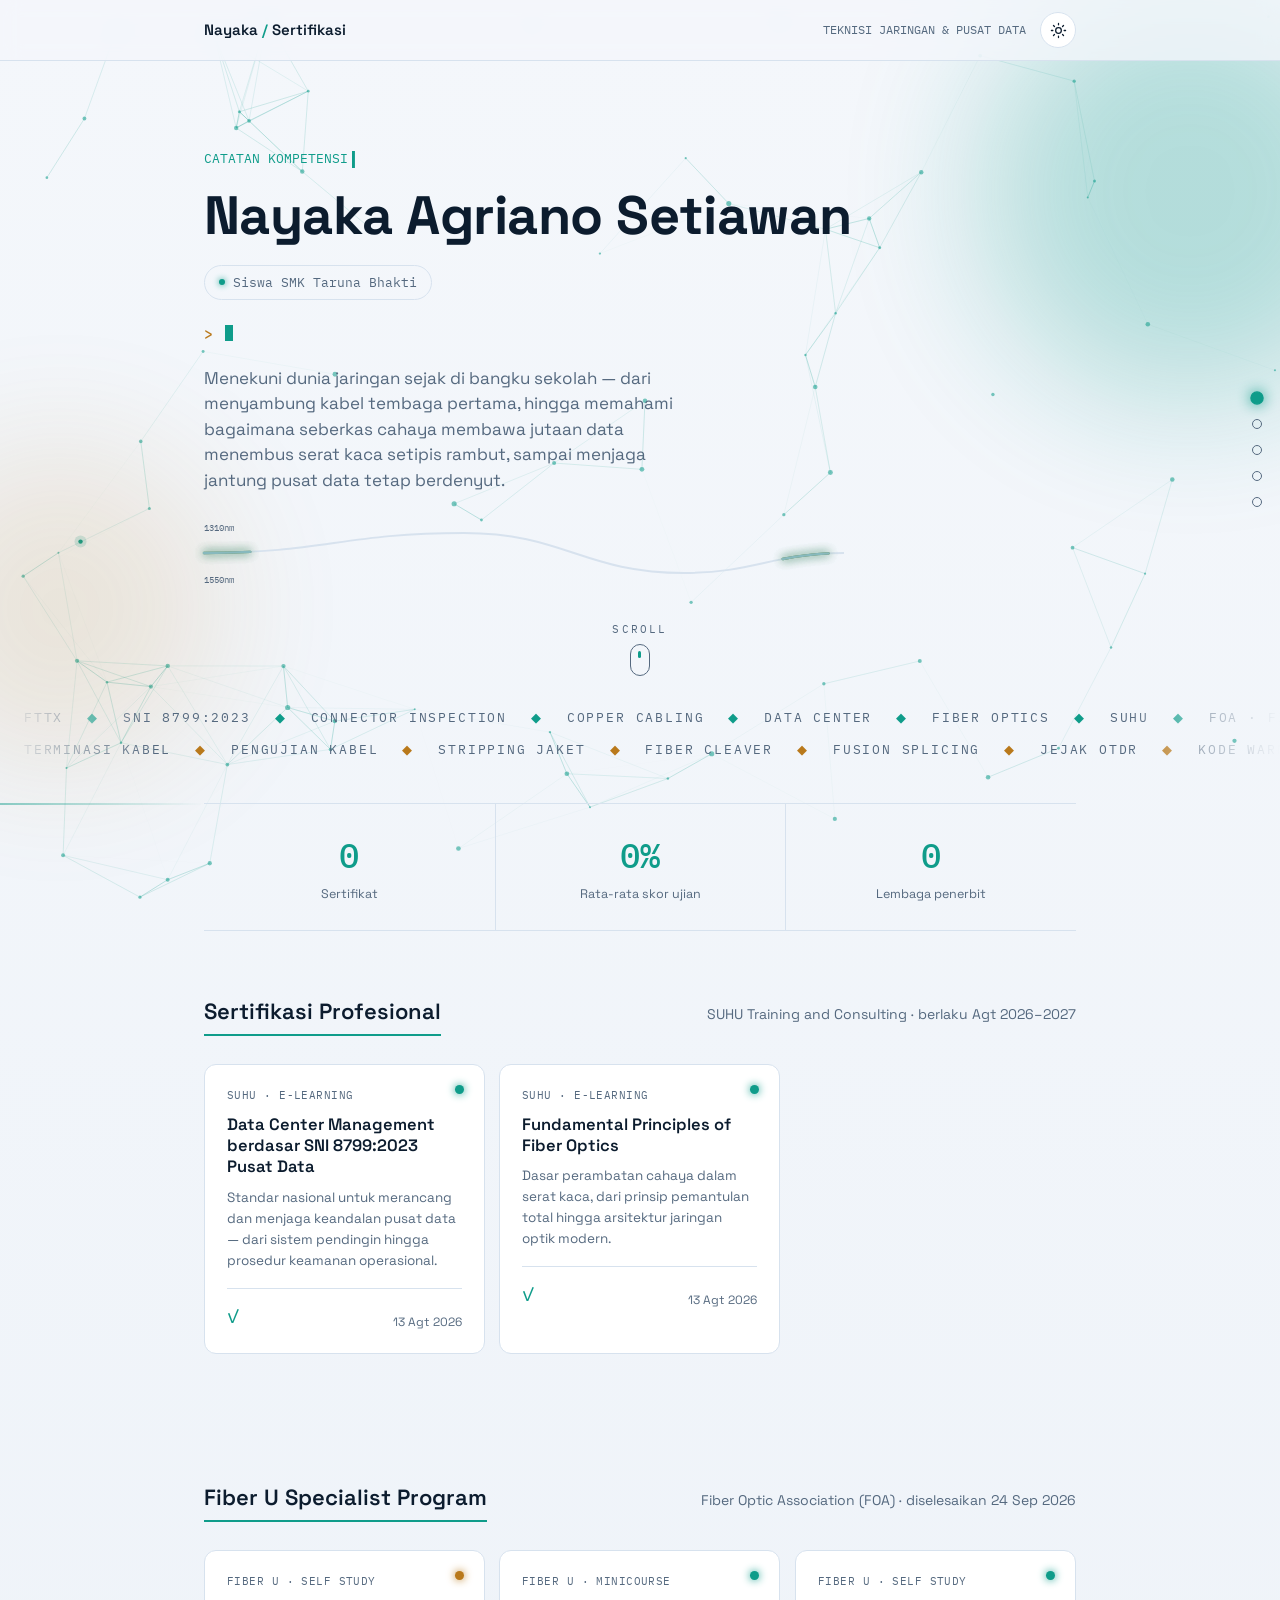
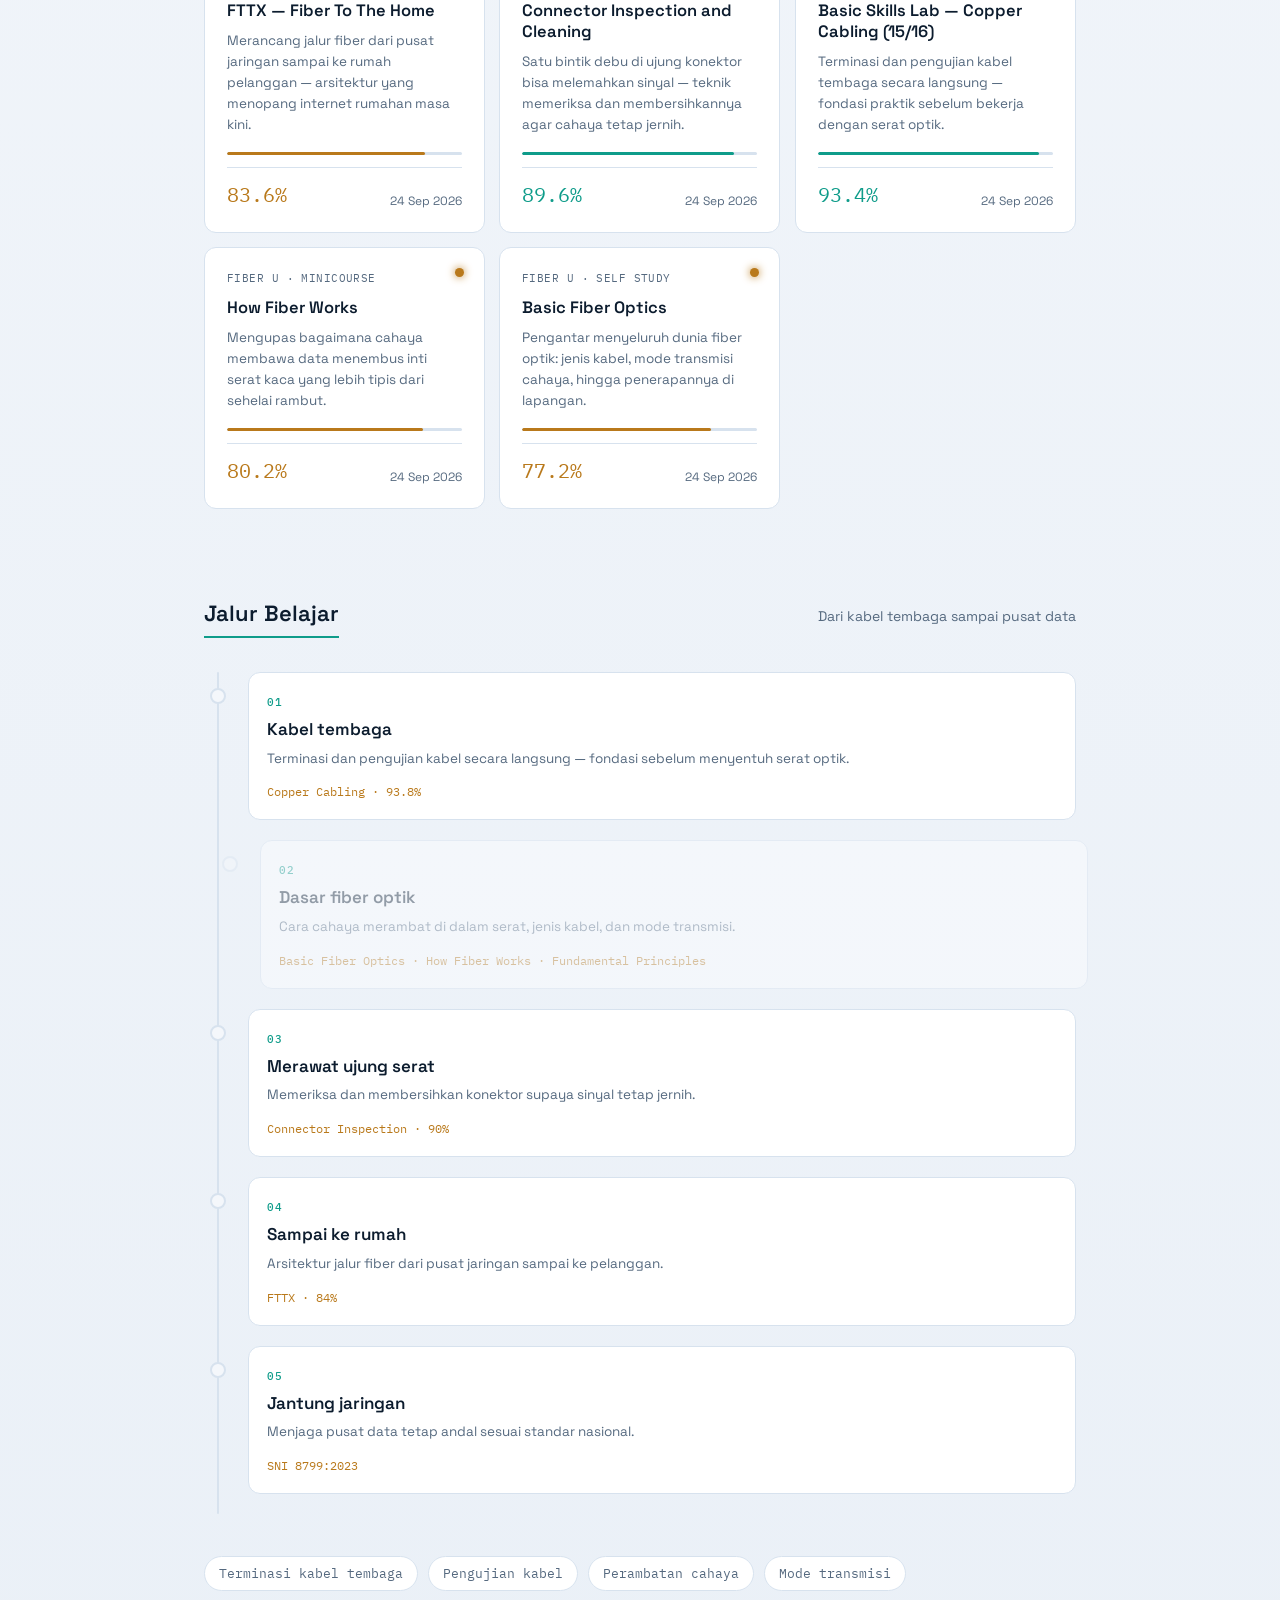
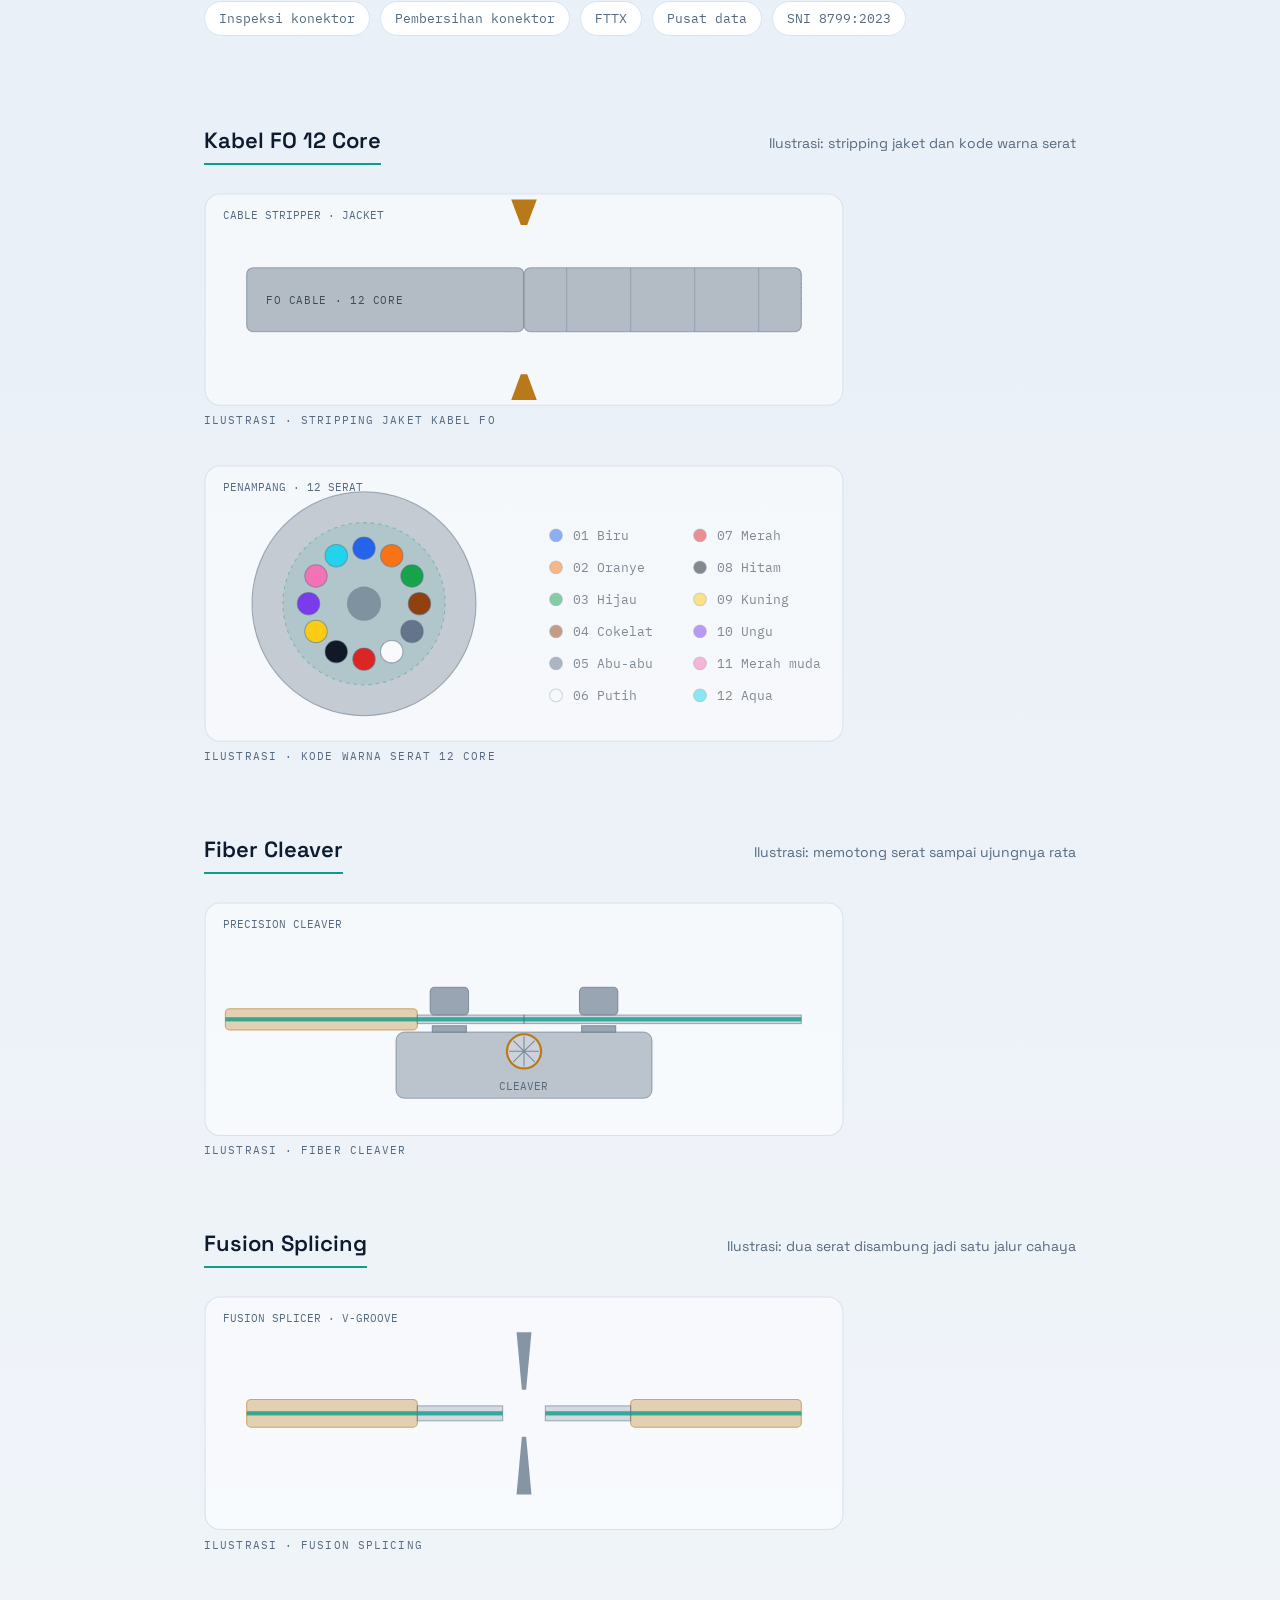
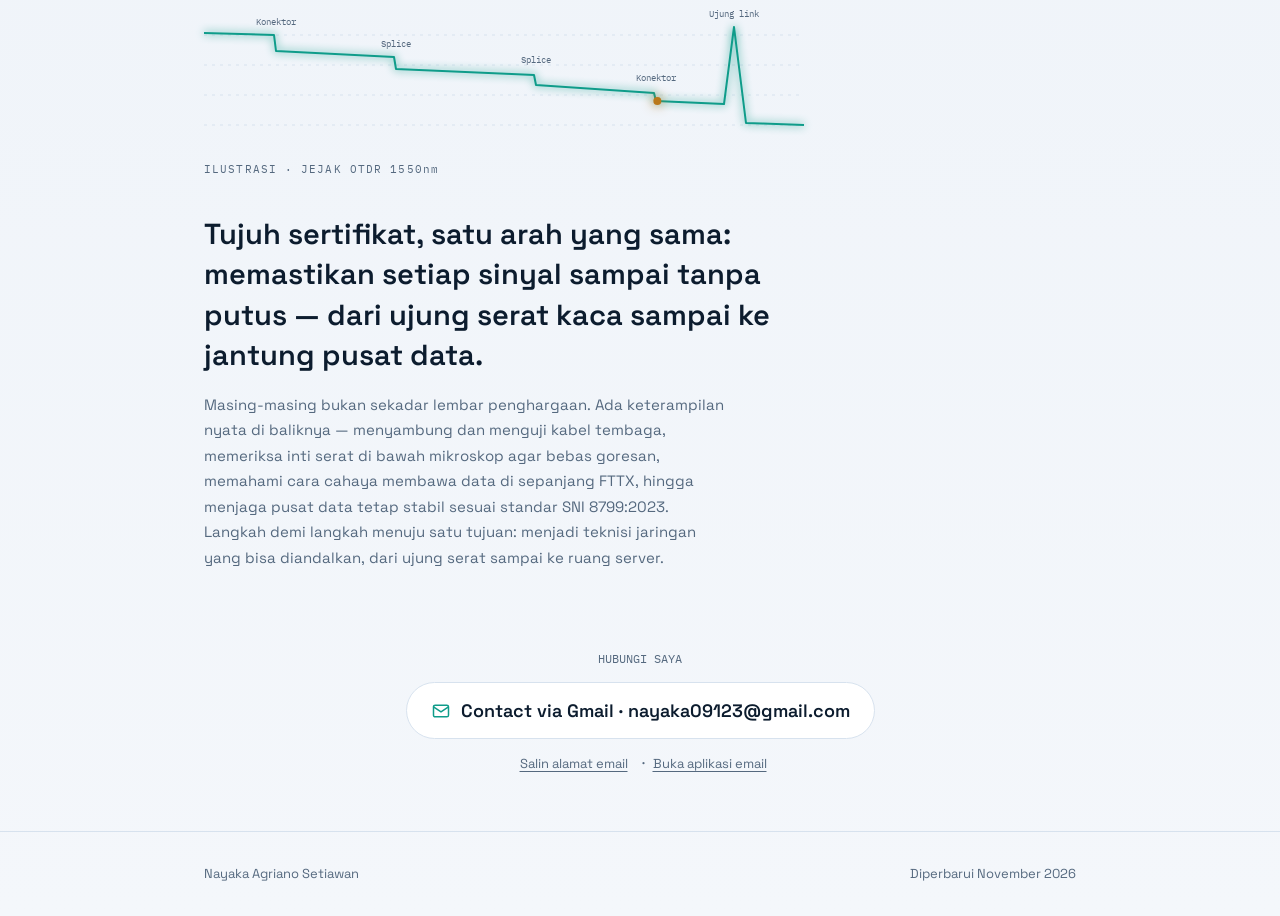
==== commit 0bb24e4f: "Add files via upload" ====
--- a/index.html
+++ b/index.html
@@ -15,7 +15,9 @@
     --bg:#081019; --bg-2:#0c1a2b; --surface:#10233a; --line:#1e3a5c; --text:#eaf1fb; --text-dim:#7f97b8;
     --signal:#5eead4; --signal-dim:#2b9d8a; --amber:#f8b84e; --shadow:rgba(0,0,0,.45);
   }
-  html { scroll-padding-top: env(safe-area-inset-top, 0px); scroll-behavior: smooth; }
+  html { scroll-padding-top: calc(70px + env(safe-area-inset-top, 0px)); scroll-behavior: smooth; }
+  a:focus-visible, button:focus-visible { outline:2px solid var(--signal); outline-offset:3px; border-radius:6px; }
+  body { transition:background-color .5s ease, color .5s ease; }
   @media (prefers-color-scheme: light) {
     :root:not([data-theme="dark"]) {
       --bg:#f4f7fb; --bg-2:#eaf0f7; --surface:#fff; --line:#d7e2ee; --text:#0c1c2e; --text-dim:#55697f;
@@ -35,16 +37,9 @@
   #prog { position:fixed; top:0; left:0; right:0; height:3px; z-index:50; transform-origin:0 50%; transform:scaleX(0);
     background:linear-gradient(90deg,var(--signal),var(--amber)); box-shadow:0 0 10px var(--signal); }
 
-  /* background fibers */
-  .bg-fiber { position:fixed; inset:0; width:100%; height:100%; z-index:0; pointer-events:none; opacity:.55; }
-  .bg-fiber path.strand { fill:none; stroke:var(--line); stroke-width:.3; vector-effect:non-scaling-stroke; }
-  .bg-fiber path.pulse { fill:none; stroke-width:.6; vector-effect:non-scaling-stroke; stroke-linecap:round;
-    stroke-dasharray:6 240; animation:flow 7s linear infinite; }
-  .bg-fiber path.pulse.c2 { stroke-dasharray:5 260; animation-duration:9s; animation-delay:-3s; }
-  .bg-fiber path.pulse.c3 { stroke-dasharray:4 220; animation-duration:6s; animation-delay:-1.5s; }
-  @keyframes flow { to { stroke-dashoffset:-1000; } }
-
-  main.content { position:relative; z-index:1; }
+
+  html, body { overflow-x:clip; max-width:100%; }
+  main.content { position:relative; z-index:1; overflow-x:clip; }
   @media (prefers-reduced-motion: reduce) { * { animation-duration:.001ms !important; transition-duration:.001ms !important; } }
   .wrap { max-width:920px; margin:0 auto; padding:0 24px; }
 
@@ -57,9 +52,21 @@
   .brand span { color:var(--signal); display:inline-block; animation:blink 2.4s ease-in-out infinite; }
   @keyframes blink { 50% { opacity:.25; transform:rotate(20deg); } }
   nav.top .role { font-family:'IBM Plex Mono',monospace; font-size:12px; color:var(--text-dim); }
+  nav.top .right { display:flex; align-items:center; gap:14px; }
+  .theme { width:36px; height:36px; border-radius:50%; border:1px solid var(--line); background:var(--surface); color:var(--text);
+    cursor:pointer; display:grid; place-items:center; padding:0; transition:border-color .3s, transform .4s cubic-bezier(.2,.8,.2,1), box-shadow .3s; }
+  .theme:hover { border-color:var(--signal); transform:rotate(25deg) scale(1.08); box-shadow:0 6px 16px var(--shadow); }
+  .theme svg { width:17px; height:17px; stroke:currentColor; fill:none; stroke-width:1.8; stroke-linecap:round; stroke-linejoin:round; }
+  .theme .sun { display:none; }
+  :root[data-theme="light"] .theme .sun { display:block; } :root[data-theme="light"] .theme .moon { display:none; }
+  @media (max-width:480px) { nav.top .role { display:none; } }
 
   /* HERO */
-  header.hero { padding:88px 0 64px; position:relative; overflow:hidden; }
+  header.hero { padding:88px 0 64px; position:relative; }
+  header.hero::before, header.hero::after { content:''; position:absolute; border-radius:50%; filter:blur(70px); pointer-events:none; z-index:-1; opacity:.28; will-change:transform; }
+  header.hero::before { width:420px; height:420px; right:-120px; top:-80px; background:var(--signal); animation:drift 16s ease-in-out infinite alternate; }
+  header.hero::after { width:320px; height:320px; left:-100px; bottom:-60px; background:var(--amber); opacity:.14; animation:drift 20s ease-in-out -6s infinite alternate-reverse; }
+  @keyframes drift { to { transform:translate3d(-60px,50px,0) scale(1.15); } }
   .rise { opacity:0; transform:translateY(18px); animation:rise .8s cubic-bezier(.2,.7,.2,1) forwards; animation-delay:var(--d,0s); }
   @keyframes rise { to { opacity:1; transform:none; } }
   .kicker { font-family:'IBM Plex Mono',monospace; font-size:13px; color:var(--signal); margin:0 0 18px; }
@@ -106,7 +113,7 @@
   .group-head p { color:var(--text-dim); font-size:14px; margin:0; }
   .grid { display:grid; grid-template-columns:repeat(auto-fill,minmax(260px,1fr)); gap:14px; margin-bottom:56px; }
 
-  .card { background:var(--surface); border:1px solid var(--line); border-radius:10px; padding:20px; position:relative; overflow:hidden;
+  .card { background:linear-gradient(160deg,color-mix(in srgb,var(--surface) 100%,#fff 3%),var(--surface)); border:1px solid var(--line); border-radius:12px; padding:22px; position:relative; overflow:hidden; will-change:transform;
     opacity:0; transform:translateY(30px) scale(.96); transition:transform .35s ease, box-shadow .35s ease, border-color .35s ease; }
   .card.in { opacity:1; transform:none; transition:opacity .7s ease, transform .7s cubic-bezier(.2,.8,.2,1); }
   .card.in.done { transition:transform .18s ease-out, box-shadow .35s ease, border-color .35s ease; }
@@ -121,9 +128,9 @@
   .card:hover::after { opacity:1; }
 
   .card .led { position:absolute; top:20px; right:20px; width:9px; height:9px; border-radius:50%; background:var(--line); }
-  .card .led.on { background:var(--signal); box-shadow:0 0 8px var(--signal); animation:pulse 2.2s ease-in-out infinite; }
-  .card .led.mid { background:var(--amber); box-shadow:0 0 8px var(--amber); animation:pulse 2.2s ease-in-out infinite; }
-  @keyframes pulse { 50% { opacity:.35; transform:scale(.75); } }
+  .card .led.on { background:var(--signal); box-shadow:0 0 8px var(--signal); animation:ledpulse 2.2s ease-in-out infinite; }
+  .card .led.mid { background:var(--amber); box-shadow:0 0 8px var(--amber); animation:ledpulse 2.2s ease-in-out infinite; }
+  @keyframes ledpulse { 50% { opacity:.35; transform:scale(.75); } }
   .card .issuer { font-family:'IBM Plex Mono',monospace; font-size:11px; letter-spacing:.04em; color:var(--text-dim); margin:0 0 10px; }
   .card h3 { font-size:16.5px; font-weight:600; margin:0 0 10px; max-width:22ch; line-height:1.3; }
   .card .desc { font-size:13.5px; color:var(--text-dim); line-height:1.55; margin:0 0 16px; }
@@ -140,14 +147,14 @@
   section.closing p.support { font-size:15px; max-width:52ch; line-height:1.7; margin:0; color:var(--text-dim); }
   .contact { text-align:center; padding:8px 0 56px; }
   .contact .lbl { font-family:'IBM Plex Mono',monospace; font-size:12px; color:var(--text-dim); margin:0 0 14px; }
-  .contact a { display:inline-flex; max-width:100%; align-items:center; gap:10px; text-decoration:none; color:var(--text); font-weight:600;
+  .contact a.pill { display:inline-flex; max-width:100%; align-items:center; gap:10px; text-decoration:none; color:var(--text); font-weight:600;
     font-size:clamp(15px,3.6vw,18px); padding:14px 24px; border:1px solid var(--line); border-radius:999px; background:var(--surface);
     position:relative; overflow:hidden; transition:border-color .3s, transform .3s, box-shadow .3s; word-break:break-all; }
-  .contact a::before { content:''; position:absolute; inset:0 0 auto 0; height:2px; background:linear-gradient(90deg,transparent,var(--signal),transparent);
+  .contact a.pill::before { content:''; position:absolute; inset:0 0 auto 0; height:2px; background:linear-gradient(90deg,transparent,var(--signal),transparent);
     transform:translateX(-100%); animation:scan 3.5s ease-in-out infinite; }
-  .contact a:hover { border-color:var(--signal); transform:translateY(-3px); box-shadow:0 12px 28px var(--shadow); }
-  .contact svg { width:20px; height:20px; flex:none; stroke:var(--signal); fill:none; stroke-width:1.8; animation:bob 2.6s ease-in-out infinite; }
-  .copy { margin-top:14px; background:none; border:none; color:var(--text-dim); font:inherit; font-size:13px; cursor:pointer; text-decoration:underline; text-underline-offset:3px; }
+  .contact a.pill:hover { border-color:var(--signal); transform:translateY(-3px); box-shadow:0 12px 28px var(--shadow); }
+  .contact a.pill svg { width:20px; height:20px; flex:none; stroke:var(--signal); fill:none; stroke-width:1.8; animation:bob 2.6s ease-in-out infinite; }
+  .copy { display:inline-block; margin:14px 4px 0; background:none; border:none; color:var(--text-dim); font:inherit; font-size:13px; cursor:pointer; text-decoration:underline; text-underline-offset:3px; }
   .copy:hover { color:var(--signal); }
   @keyframes bob { 50% { transform:translateY(-3px) rotate(-6deg); } }
   footer { border-top:1px solid var(--line); padding:32px 0 calc(32px + env(safe-area-inset-bottom,0px)); }
@@ -172,8 +179,8 @@
   #boot .bc { position:relative; text-align:center; font-family:'IBM Plex Mono',monospace; transition:opacity .4s; }
   #boot.go .bc { opacity:0; }
   .bl { color:var(--signal); font-size:13px; margin:0 0 16px; min-height:20px; }
-  .bt { width:min(320px,70vw); height:3px; background:var(--line); margin:0 auto; border-radius:3px; overflow:hidden; }
-  .bt i { display:block; height:100%; background:linear-gradient(90deg,var(--signal),var(--amber)); transform-origin:0 50%; transform:scaleX(0); box-shadow:0 0 12px var(--signal); }
+  .bbar { width:min(320px,70vw); height:3px; background:var(--line); margin:0 auto; border-radius:3px; overflow:hidden; }
+  .bbar i { display:block; height:100%; background:linear-gradient(90deg,var(--signal),var(--amber)); transform-origin:0 50%; transform:scaleX(0); box-shadow:0 0 12px var(--signal); }
   .bp { color:var(--text-dim); font-size:12px; margin:12px 0 0; }
   .marquee { overflow:hidden; margin:0 0 44px; -webkit-mask:linear-gradient(90deg,transparent,#000 12%,#000 88%,transparent); mask:linear-gradient(90deg,transparent,#000 12%,#000 88%,transparent); }
   .mt { display:flex; width:max-content; animation:mq 32s linear infinite; font-family:'IBM Plex Mono',monospace; font-size:13px; letter-spacing:.14em; text-transform:uppercase; color:var(--text-dim); }
@@ -212,7 +219,7 @@
   .spl .glow { opacity:0; transform-box:fill-box; transform-origin:center; animation:glow 9s infinite; }
   .spl .pulse { fill:var(--amber); filter:drop-shadow(0 0 6px var(--amber)); opacity:0; animation:pulse 9s linear infinite; }
   .spl .sleeve { fill:var(--signal); fill-opacity:.16; stroke:var(--signal); stroke-opacity:.5; opacity:0; transform-box:fill-box; transform-origin:center; animation:sleeve 9s infinite; }
-  .spl:not(.in) * { animation-play-state:paused; }
+  .spl:not(.run) * { animation-play-state:paused; }
   @keyframes stage { 0% { opacity:0; } 4%,92% { opacity:1; } 97%,100% { opacity:0; } }
   @keyframes fl { 0%,14% { transform:translate(0,0); } 30%,40% { transform:translate(17px,0); } 48%,97% { transform:translate(20px,0); } 100% { transform:translate(0,0); } }
   @keyframes fr { 0%,14% { transform:translate(0,8px); } 30% { transform:translate(-17px,8px); } 40% { transform:translate(-17px,0); } 48%,97% { transform:translate(-20px,0); } 100% { transform:translate(0,8px); } }
@@ -245,7 +252,7 @@
   .stp .bt { animation:pbt 10s ease-in-out infinite; } .stp .bb { animation:pbb 10s ease-in-out infinite; }
   .stp .jkr { animation:pjk 10s ease-in-out infinite; }
   .stp .sf { transform-box:view-box; transform-origin:300px 100px; animation:pfan 10s ease-in-out infinite; }
-  .stp:not(.in) *, .core12:not(.in) * { animation-play-state:paused; }
+  .stp:not(.run) *, .core12:not(.run) * { animation-play-state:paused; }
   @keyframes pstage { 0% { opacity:0; } 4%,93% { opacity:1; } 97%,100% { opacity:0; } }
   @keyframes pbt { 0%,8% { transform:translateY(0); } 20%,32% { transform:translateY(40px); } 40%,100% { transform:translateY(0); } }
   @keyframes pbb { 0%,8% { transform:translateY(0); } 20%,32% { transform:translateY(-40px); } 40%,100% { transform:translateY(0); } }
@@ -283,7 +290,7 @@
   .clv .coat { fill:var(--amber); fill-opacity:.32; stroke:var(--amber); stroke-opacity:.6; }
   .clv .glass { fill:var(--text-dim); fill-opacity:.22; stroke:var(--text-dim); stroke-opacity:.5; }
   .clv .core3 { fill:var(--signal); fill-opacity:.8; }
-  .clv .face { fill:#fff; opacity:0; filter:drop-shadow(0 0 4px var(--signal)); animation:cface 9s infinite; }
+  .clv .face { fill:var(--text); opacity:0; filter:drop-shadow(0 0 4px var(--signal)); animation:cface 9s infinite; }
   .clv .flash { fill:url(#cg); opacity:0; transform-box:fill-box; transform-origin:center; animation:cflash 9s infinite; }
   .clv .cline { stroke:var(--signal); stroke-dasharray:3 4; fill:none; opacity:0; animation:cline 9s infinite; }
   .clv .mf { fill:var(--surface); fill-opacity:.85; stroke:var(--signal); stroke-width:2; }
@@ -297,7 +304,7 @@
   .clv .sp { transform-box:fill-box; transform-origin:center; animation:cspin 9s ease-in-out infinite; }
   .clv .off { transform-box:view-box; transform-origin:300px 110px; animation:coff 9s ease-in infinite; }
   .clv .c1 { animation:c1 9s infinite; } .clv .c2 { animation:c2 9s infinite; } .clv .c3 { animation:c3 9s infinite; }
-  .clv:not(.in) * { animation-play-state:paused; }
+  .clv:not(.run) * { animation-play-state:paused; }
   @keyframes cstage { 0% { opacity:0; } 4%,93% { opacity:1; } 97%,100% { opacity:0; } }
   @keyframes cclamp { 0%,8% { transform:translateY(-26px); } 18%,70% { transform:translateY(0); } 78%,100% { transform:translateY(-26px); } }
   @keyframes cblade { 0%,20% { transform:translateY(0); } 27% { transform:translateY(-13px); } 34%,100% { transform:translateY(0); } }
@@ -316,25 +323,96 @@
     .clv .off, .clv .flash { opacity:0; } .clv .clamp { transform:translateY(-26px); }
     .clv .face, .clv .mag, .clv .mlb, .clv .c3 { opacity:1; } .clv .cline { opacity:.7; }
   }
+
+  /* ===== v3: tambahan ===== */
+  .type { font:500 15px 'IBM Plex Mono',monospace; color:var(--text); margin:0 0 20px; min-height:22px; }
+  .type .pre { color:var(--amber); }
+  .type .caret { display:inline-block; width:8px; height:1.05em; background:var(--signal); vertical-align:-2px; margin-left:3px; animation:cur 1s steps(1) infinite; }
+  .hint { position:absolute; left:0; right:0; top:100%; margin:30px auto 0; width:max-content; pointer-events:none; }
+  .hint-in { display:flex; flex-direction:column; align-items:center; gap:8px; font:11px 'IBM Plex Mono',monospace; letter-spacing:.2em; color:var(--text-dim); }
+  .hint i { width:20px; height:32px; border:1.5px solid var(--text-dim); border-radius:12px; position:relative; display:block; }
+  .hint i::after { content:''; position:absolute; left:50%; top:6px; width:3px; height:7px; margin-left:-1.5px; border-radius:2px; background:var(--signal); animation:wheel 1.8s ease-in-out infinite; }
+  @keyframes wheel { 0% { opacity:0; transform:translateY(0); } 30% { opacity:1; } 100% { opacity:0; transform:translateY(12px); } }
+  @media (max-width:700px) { .hint { display:none; } }
+  @media (min-width:701px) { header.hero { padding-bottom:116px; } }
+  .mt + .mt { margin-top:12px; animation-duration:44s; animation-direction:reverse; }
+  .mt.rev b { color:var(--amber); }
+
+  .tl { padding:24px 0 8px; }
+  .tline { position:relative; margin:0 0 36px; padding:6px 0 6px 44px; --p:0; }
+  .tline::before { content:''; position:absolute; left:13px; top:6px; bottom:6px; width:2px; background:var(--line); border-radius:2px; }
+  .tl-fill { position:absolute; left:13px; top:6px; bottom:6px; width:2px; border-radius:2px; background:linear-gradient(180deg,var(--signal),var(--amber));
+    box-shadow:0 0 10px var(--signal); transform-origin:0 0; transform:scaleY(var(--p)); will-change:transform; }
+  .tl-item { position:relative; margin:0 0 20px; opacity:.4; transform:translateX(12px); transition:opacity .6s ease, transform .7s cubic-bezier(.2,.8,.2,1); }
+  .tl-item.on { opacity:1; transform:none; }
+  .tl-dot { position:absolute; left:-38px; top:16px; width:16px; height:16px; border-radius:50%; background:var(--bg); border:2px solid var(--line); transition:background .4s, border-color .4s, box-shadow .4s; }
+  .tl-item.on .tl-dot { border-color:var(--signal); background:var(--signal); box-shadow:0 0 0 5px color-mix(in srgb,var(--signal) 18%,transparent), 0 0 14px var(--signal); }
+  .tl-body { background:var(--surface); border:1px solid var(--line); border-radius:12px; padding:16px 18px; transition:border-color .4s, box-shadow .4s, transform .3s; }
+  .tl-item.on .tl-body { border-color:color-mix(in srgb,var(--signal) 40%,var(--line)); }
+  .tl-body:hover { box-shadow:0 12px 26px var(--shadow); transform:translateX(4px); }
+  .tl-n { font:500 11px 'IBM Plex Mono',monospace; color:var(--signal); letter-spacing:.08em; }
+  .tl-body h3 { margin:4px 0 6px; font-size:17px; font-weight:600; }
+  .tl-body p { margin:0 0 10px; font-size:13.5px; color:var(--text-dim); line-height:1.55; }
+  .tl-tag { display:inline-block; font:12px 'IBM Plex Mono',monospace; color:var(--amber); }
+
+  .chips { display:flex; flex-wrap:wrap; gap:10px; margin:0 0 56px; }
+  .chips span { font:13px 'IBM Plex Mono',monospace; padding:8px 14px; border:1px solid var(--line); border-radius:999px; background:var(--surface); color:var(--text-dim);
+    opacity:0; transform:translateY(14px) scale(.92); cursor:default;
+    transition:opacity .5s ease, transform .6s cubic-bezier(.3,1.5,.5,1), border-color .3s, color .3s, box-shadow .3s;
+    transition-delay:calc(var(--i) * .06s), calc(var(--i) * .06s), 0s, 0s, 0s; }
+  .chips.in span { opacity:1; transform:none; }
+  .chips.in span:hover { border-color:var(--signal); color:var(--signal); transform:translateY(-3px); box-shadow:0 8px 18px var(--shadow); transition-delay:0s; }
+
+  .lead .w { display:inline-block; opacity:0; transform:translateY(.55em); filter:blur(5px);
+    transition:opacity .7s ease, transform .8s cubic-bezier(.2,.8,.2,1), filter .7s ease; transition-delay:calc(var(--i) * .04s); }
+  .lead.in .w { opacity:1; transform:none; filter:none; }
+
+  .cur, .cur-dot { position:fixed; left:0; top:0; pointer-events:none; z-index:300; opacity:0; }
+  .cur { width:38px; height:38px; margin:-19px 0 0 -19px; border:1.5px solid var(--signal); border-radius:50%;
+    transition:opacity .3s, width .3s, height .3s, margin .3s, background .3s; }
+  .cur.big { width:64px; height:64px; margin:-32px 0 0 -32px; background:color-mix(in srgb,var(--signal) 12%,transparent); }
+  .cur-dot { width:6px; height:6px; margin:-3px 0 0 -3px; border-radius:50%; background:var(--amber); box-shadow:0 0 8px var(--amber); transition:opacity .3s; }
+  .cur.on, .cur-dot.on { opacity:1; }
+  .rip { position:fixed; z-index:299; pointer-events:none; width:12px; height:12px; margin:-6px 0 0 -6px; border-radius:50%; border:2px solid var(--signal); animation:rip .8s cubic-bezier(.2,.7,.2,1) forwards; }
+  @keyframes rip { to { transform:scale(14); opacity:0; } }
+  .pt { position:fixed; z-index:301; pointer-events:none; width:6px; height:6px; margin:-3px 0 0 -3px; border-radius:50%; background:var(--c,var(--signal)); animation:pt .8s cubic-bezier(.1,.7,.3,1) forwards; }
+  @keyframes pt { to { transform:translate(var(--dx),var(--dy)) scale(.2); opacity:0; } }
+
+  .btt { position:fixed; right:20px; bottom:calc(20px + env(safe-area-inset-bottom,0px)); width:46px; height:46px; border-radius:50%; border:1px solid var(--line);
+    background:var(--surface); color:var(--text); cursor:pointer; z-index:45; display:grid; place-items:center; padding:0; opacity:0; transform:translateY(16px) scale(.8);
+    pointer-events:none; transition:opacity .4s, transform .5s cubic-bezier(.2,.8,.2,1), border-color .3s; }
+  .btt.show { opacity:1; transform:none; pointer-events:auto; }
+  .btt.show:hover { border-color:var(--signal); transform:translateY(-3px); }
+  .btt .rg { position:absolute; inset:-1px; width:calc(100% + 2px); height:calc(100% + 2px); transform:rotate(-90deg); }
+  .btt .rg circle { fill:none; stroke:var(--signal); stroke-width:2; stroke-linecap:round; stroke-dasharray:132; stroke-dashoffset:132; }
+  .btt .ar { width:18px; height:18px; stroke:currentColor; fill:none; stroke-width:2; stroke-linecap:round; stroke-linejoin:round; }
 </style>
 </head>
 <body>
 <div id="prog"></div>
+<noscript><style>.rise,.rv,.card,.ch{opacity:1!important;transform:none!important;filter:none!important;animation:none!important}#boot{display:none!important}body:not(.ready){overflow:auto!important}</style></noscript>
 <div id="boot"><div class="half top"></div><div class="half bot"></div>
-  <div class="bc"><p class="bl" id="bl">Preparing page…</p><div class="bt"><i id="bf"></i></div><p class="bp"><span id="bn">0</span>%</p></div></div>
+  <div class="bc"><p class="bl" id="bl">Menyiapkan halaman…</p><div class="bbar"><i id="bf"></i></div><p class="bp"><span id="bn">0</span>%</p></div></div>
 
 <canvas id="net" aria-hidden="true"></canvas>
 
 <main class="content">
 <nav class="top"><div class="wrap">
   <div class="brand">Nayaka <span>/</span> Sertifikasi</div>
-  <div class="role">TEKNISI JARINGAN &amp; PUSAT DATA</div>
+  <div class="right">
+    <div class="role">TEKNISI JARINGAN &amp; PUSAT DATA</div>
+    <button type="button" class="theme" id="theme" aria-label="Ganti tema terang/gelap">
+      <svg class="moon" viewBox="0 0 24 24"><path d="M21 12.8A9 9 0 1 1 11.2 3a7 7 0 0 0 9.8 9.8z"/></svg>
+      <svg class="sun" viewBox="0 0 24 24"><circle cx="12" cy="12" r="4"/><path d="M12 2v2M12 20v2M4.9 4.9l1.4 1.4M17.7 17.7l1.4 1.4M2 12h2M20 12h2M4.9 19.1l1.4-1.4M17.7 6.3l1.4-1.4"/></svg>
+    </button>
+  </div>
 </div></nav>
 
 <header class="hero"><div class="wrap">
   <p class="kicker rise" style="--d:.1s">CATATAN KOMPETENSI</p>
   <h1 class="title" id="title">Nayaka Agriano Setiawan</h1>
   <p class="badge rise" style="--d:1.2s"><span class="dot"></span>Siswa SMK Taruna Bhakti</p>
+  <p class="type rise" style="--d:1.3s" aria-label="Teknisi jaringan, fiber optik, pusat data"><span class="pre">&gt; </span><span id="tw"></span><i class="caret"></i></p>
   <p class="sub rise" style="--d:1.4s">Menekuni dunia jaringan sejak di bangku sekolah — dari menyambung kabel tembaga pertama, hingga memahami bagaimana seberkas cahaya membawa jutaan data menembus serat kaca setipis rambut, sampai menjaga jantung pusat data tetap berdenyut.</p>
   <svg class="fiber rise" style="--d:1.6s" viewBox="0 0 640 64" preserveAspectRatio="none">
     <path class="core" d="M0,32 C120,32 140,12 260,12 C360,12 380,52 480,52 C550,52 570,32 640,32"/>
@@ -344,9 +422,10 @@
     <text class="wl" x="0" y="10">1310nm</text>
     <text class="wl" x="0" y="62">1550nm</text>
   </svg>
+  <div class="hint" aria-hidden="true"><div class="hint-in rise" style="--d:2.6s"><span>SCROLL</span><i></i></div></div>
 </div></header>
 
-<div class="marquee rise" style="--d:1.7s"><div class="mt" id="mt"></div></div>
+<div class="marquee rise" style="--d:1.7s"><div class="mt" id="mt"></div><div class="mt rev" id="mt2"></div></div>
 <div class="wrap">
   <div class="stats rise" style="--d:1.8s">
     <div class="stat"><div class="num" data-to="7" data-dec="0" data-suf="">0</div><div class="label">Sertifikat</div></div>
@@ -365,6 +444,15 @@
     <div class="grid" id="grid-fiberu"></div>
   </section>
 </div>
+
+<div class="wrap"><section class="tl">
+  <div class="group-head rv"><h2>Jalur Belajar</h2><p>Dari kabel tembaga sampai pusat data</p></div>
+  <div class="tline" id="tline"></div>
+  <div class="chips rv">
+    <span style="--i:0">Terminasi kabel tembaga</span><span style="--i:1">Pengujian kabel</span><span style="--i:2">Perambatan cahaya</span><span style="--i:3">Mode transmisi</span>
+    <span style="--i:4">Inspeksi konektor</span><span style="--i:5">Pembersihan konektor</span><span style="--i:6">FTTX</span><span style="--i:7">Pusat data</span><span style="--i:8">SNI 8799:2023</span>
+  </div>
+</section></div>
 
 <div class="wrap"><section class="splsec">
   <div class="group-head rv"><h2>Kabel FO 12 Core</h2><p>Ilustrasi: stripping jaket dan kode warna serat</p></div>
@@ -463,11 +551,11 @@
 
 <div class="wrap"><section class="contact rv">
   <p class="lbl">HUBUNGI SAYA</p>
-  <a href="https://mail.google.com/mail/?view=cm&fs=1&to=nayaka09123@gmail.com" target="_blank" rel="noopener noreferrer"><svg viewBox="0 0 24 24"><rect x="3" y="5" width="18" height="14" rx="2"/><path d="M3 7l9 6 9-6"/></svg>Contact via Gmail · nayaka09123@gmail.com</a>
-  <div><button type="button" id="copyMail" class="copy">Salin alamat email</button></div>
+  <a class="pill" href="https://mail.google.com/mail/?view=cm&amp;fs=1&amp;to=nayaka09123@gmail.com" target="_blank" rel="noopener noreferrer"><svg viewBox="0 0 24 24"><rect x="3" y="5" width="18" height="14" rx="2"/><path d="M3 7l9 6 9-6"/></svg>Contact via Gmail · nayaka09123@gmail.com</a>
+  <div><button type="button" id="copyMail" class="copy">Salin alamat email</button> <span style="color:var(--text-dim)">·</span> <a href="mailto:nayaka09123@gmail.com" class="copy" id="mailApp">Buka aplikasi email</a></div>
 </section></div>
 
-<footer><div class="wrap"><span>Nayaka Agriano Setiawan</span><span>Diperbarui September 2026</span></div></footer>
+<footer><div class="wrap"><span>Nayaka Agriano Setiawan</span><span>Diperbarui November 2026</span></div></footer>
 </main>
 
 <script>
@@ -569,12 +657,12 @@
   const m = { x:-999, y:-999, sx:-999, sy:-999 };
   const cols = () => { const c = getComputedStyle(document.documentElement); sig = c.getPropertyValue('--signal').trim() || sig; amb = c.getPropertyValue('--amber').trim() || amb; };
   function size() {
-    const d = Math.min(devicePixelRatio || 1, 2); W = innerWidth; H = innerHeight;
+    const d = Math.min(devicePixelRatio || 1, 1.5); W = innerWidth; H = innerHeight;
     cv.width = W * d; cv.height = H * d; cx.setTransform(d, 0, 0, d, 0, 0);
     nodes = Array.from({ length: Math.round(Math.min(80, W * H / 15000)) }, () => ({
       x:Math.random() * W, y:Math.random() * H, vx:(Math.random() - .5) * .3, vy:(Math.random() - .5) * .3, r:1 + Math.random() * 1.6, f:0 }));
   }
-  addEventListener('resize', size); size(); cols();
+  let rz; addEventListener('resize', () => { cancelAnimationFrame(rz); rz = requestAnimationFrame(() => { size(); if (reduce) frame(); }); }); size(); cols();
   addEventListener('pointermove', e => { m.x = e.clientX; m.y = e.clientY; if (m.sx < 0) { m.sx = m.x; m.sy = m.y; } });
   function frame() {
     tick++; if (tick % 120 === 0) cols();
@@ -608,8 +696,8 @@
     }
     pk = pk.filter(p => {
       p.t += .028; const x = p.a.x + (p.b.x - p.a.x) * p.t, y = p.a.y + (p.b.y - p.a.y) * p.t;
-      cx.globalAlpha = 1; cx.shadowBlur = 12; cx.shadowColor = p.c; cx.fillStyle = p.c;
-      cx.beginPath(); cx.arc(x, y, 2.2, 0, 6.29); cx.fill(); cx.shadowBlur = 0;
+      cx.globalAlpha = 1; cx.fillStyle = p.c; cx.globalAlpha = .18; cx.beginPath(); cx.arc(x, y, 6, 0, 6.29); cx.fill(); cx.globalAlpha = 1;
+      cx.beginPath(); cx.arc(x, y, 2.2, 0, 6.29); cx.fill();
       if (p.t >= 1) p.b.f = 1; return p.t < 1;
     });
     for (const n of nodes) {
@@ -646,8 +734,8 @@
     setTimeout(() => { done(); boot.remove(); }, 6000);
     if (reduce) { boot.remove(); done(); return; }
     const bf = document.getElementById('bf'), bn = document.getElementById('bn'), bl = document.getElementById('bl');
-    const msgs = [[0, 'Preparing page…'], [35, 'Loading certificates…'], [75, 'Welcome to my website']];
-    const t0 = Date.now(), dur = 1700;
+    const msgs = [[0, 'Menyiapkan halaman…'], [35, 'Memuat sertifikat…'], [75, 'Selamat datang di website saya']];
+    const t0 = Date.now(), dur = 1300;
     const iv = setInterval(() => {
       const p = Math.min(Math.max((Date.now() - t0) / dur, 0), 1), e = 1 - Math.pow(1 - p, 2.2), v = Math.round(e * 100);
       bf.style.transform = `scaleX(${e})`; bn.textContent = v; bl.textContent = msgs.filter(x => v >= x[0]).pop()[1];
@@ -659,10 +747,14 @@
   const words = ['FTTX', 'SNI 8799:2023', 'Connector Inspection', 'Copper Cabling', 'Data Center', 'Fiber Optics', 'SUHU', 'FOA · Fiber U'];
   const row = words.map(w => `<span>${w}</span>`).join('<b>◆</b>') + '<b>◆</b>';
   document.getElementById('mt').innerHTML = row + row;
+  const words2 = ['Terminasi kabel', 'Pengujian kabel', 'Stripping jaket', 'Fiber cleaver', 'Fusion splicing', 'Jejak OTDR', 'Kode warna 12 core'];
+  const row2 = words2.map(w => `<span>${w}</span>`).join('<b>◆</b>') + '<b>◆</b>';
+  document.getElementById('mt2').innerHTML = row2 + row2;
 
   // side section dots
   const secs = [[document.querySelector('header.hero'), 'Awal'],
     ...[...document.querySelectorAll('section.group')].map((e, i) => [e, i ? 'Fiber U' : 'Profesional']),
+    [document.querySelector('section.tl'), 'Jalur'],
     [document.querySelector('section.contact'), 'Kontak']];
   const dn = document.createElement('nav'); dn.className = 'dots';
   dn.innerHTML = secs.map(x => `<button type="button" aria-label="${x[1]}" data-l="${x[1]}"></button>`).join('');
@@ -675,17 +767,150 @@
   secs.forEach(x => so2.observe(x[0]));
 
   // magnetic buttons
-  document.querySelectorAll('.contact a, .copy').forEach(el => {
+  document.querySelectorAll('.contact a.pill, .copy').forEach(el => {
     el.addEventListener('pointermove', e => { if (reduce) return; const b = el.getBoundingClientRect();
       el.style.transform = `translate(${(e.clientX - b.left - b.width / 2) * .22}px,${(e.clientY - b.top - b.height / 2) * .35}px)`; });
     el.addEventListener('pointerleave', () => el.style.transform = '');
   });
 
+  // jalankan animasi SVG hanya saat terlihat
+  const ro = new IntersectionObserver(es => es.forEach(e => e.target.classList.toggle('run', e.isIntersecting)), { rootMargin:'80px' });
+  document.querySelectorAll('.spl, .stp, .core12, .clv').forEach(el => ro.observe(el));
+
+  // ganti tema terang/gelap
+  (function () {
+    const root = document.documentElement, btn = document.getElementById('theme'), sys = matchMedia('(prefers-color-scheme: light)');
+    const cur = () => root.dataset.theme || (sys.matches ? 'light' : 'dark');
+    try { const sv = localStorage.getItem('theme'); if (sv === 'light' || sv === 'dark') root.dataset.theme = sv; } catch (_) {}
+    root.dataset.theme = cur();
+    btn.addEventListener('click', () => {
+      const nx = cur() === 'light' ? 'dark' : 'light';
+      root.dataset.theme = nx; try { localStorage.setItem('theme', nx); } catch (_) {}
+      setTimeout(cols, 60);
+    });
+  })();
+
   // scroll progress
   const prog = document.getElementById('prog');
   const upd = () => { const h = document.documentElement.scrollHeight - innerHeight; prog.style.transform = `scaleX(${h > 0 ? scrollY / h : 0})`;
-    if (!reduce) { const hw = document.querySelector('header.hero .wrap'); hw.style.transform = `translateY(${scrollY * .18}px)`; hw.style.opacity = Math.max(0, 1 - scrollY / 520); } };
-  addEventListener('scroll', upd, { passive: true }); upd();
+    if (!reduce) { const hw = document.querySelector('header.hero .wrap'); hw.style.transform = `translate3d(0,${scrollY * .18}px,0)`; hw.style.opacity = Math.max(0, 1 - scrollY / 520); } };
+  let sq = false; addEventListener('scroll', () => { if (sq) return; sq = true; requestAnimationFrame(() => { sq = false; upd(); }); }, { passive: true }); addEventListener('resize', upd); upd();
+
+  // ===== v3: tambahan =====
+  const fine = matchMedia('(pointer:fine)').matches;
+
+  // efek mengetik di hero
+  (function () {
+    const el = document.getElementById('tw'); if (!el) return;
+    const ph = ['Teknisi jaringan', 'Fiber optik', 'Pusat data', 'FTTX & konektor', 'Sambung, uji, rawat'];
+    if (reduce) { el.textContent = ph[0]; return; }
+    let i = 0, j = 0, del = false;
+    function tick() {
+      const w = ph[i]; j += del ? -1 : 1; el.textContent = w.slice(0, j);
+      let d = del ? 35 : 70;
+      if (!del && j === w.length) { del = true; d = 1400; }
+      else if (del && j === 0) { del = false; i = (i + 1) % ph.length; d = 350; }
+      setTimeout(tick, d);
+    }
+    addEventListener('siteready', () => setTimeout(tick, 1900));
+  })();
+
+  // reveal kata per kata untuk kalimat penutup
+  document.querySelectorAll('.lead').forEach(el => {
+    const txt = el.textContent.trim(); el.setAttribute('aria-label', txt);
+    el.innerHTML = txt.split(/\s+/).map((w, i) => `<span class="w" aria-hidden="true" style="--i:${i}">${w}</span>`).join(' ');
+  });
+
+  // timeline jalur belajar
+  const steps = [
+    { t:'Kabel tembaga', d:'Terminasi dan pengujian kabel secara langsung — fondasi sebelum menyentuh serat optik.', tag:'Copper Cabling · 93.8%' },
+    { t:'Dasar fiber optik', d:'Cara cahaya merambat di dalam serat, jenis kabel, dan mode transmisi.', tag:'Basic Fiber Optics · How Fiber Works · Fundamental Principles' },
+    { t:'Merawat ujung serat', d:'Memeriksa dan membersihkan konektor supaya sinyal tetap jernih.', tag:'Connector Inspection · 90%' },
+    { t:'Sampai ke rumah', d:'Arsitektur jalur fiber dari pusat jaringan sampai ke pelanggan.', tag:'FTTX · 84%' },
+    { t:'Jantung jaringan', d:'Menjaga pusat data tetap andal sesuai standar nasional.', tag:'SNI 8799:2023' },
+  ];
+  const tlEl = document.getElementById('tline');
+  tlEl.innerHTML = '<i class="tl-fill"></i>' + steps.map((s, i) =>
+    `<div class="tl-item" style="--i:${i}"><span class="tl-dot"></span><div class="tl-body"><span class="tl-n">0${i + 1}</span><h3>${s.t}</h3><p>${s.d}</p><span class="tl-tag">${s.tag}</span></div></div>`).join('');
+  const tlItems = [...tlEl.querySelectorAll('.tl-item')];
+
+  // tombol kembali ke atas dengan cincin progres
+  const btt = document.createElement('button'); btt.className = 'btt'; btt.type = 'button'; btt.setAttribute('aria-label', 'Kembali ke atas');
+  btt.innerHTML = '<svg class="rg" viewBox="0 0 48 48"><circle cx="24" cy="24" r="21"/></svg><svg class="ar" viewBox="0 0 24 24"><path d="M12 19V5M5 12l7-7 7 7"/></svg>';
+  document.body.appendChild(btt);
+  btt.addEventListener('click', () => scrollTo({ top:0, behavior:reduce ? 'auto' : 'smooth' }));
+  const bttC = btt.querySelector('circle'), hintEl = document.querySelector('.hint');
+
+  let xq = false;
+  function extras() {
+    xq = false;
+    const h = document.documentElement.scrollHeight - innerHeight, pr = h > 0 ? scrollY / h : 0;
+    bttC.style.strokeDashoffset = 132 * (1 - pr); btt.classList.toggle('show', scrollY > 600);
+    if (hintEl) hintEl.style.opacity = Math.max(0, 1 - scrollY / 220);
+    const r = tlEl.getBoundingClientRect(), line = innerHeight * .62;
+    tlEl.style.setProperty('--p', Math.min(1, Math.max(0, (line - r.top) / r.height)).toFixed(4));
+    tlItems.forEach(li => li.classList.toggle('on', li.querySelector('.tl-dot').getBoundingClientRect().top < line));
+  }
+  addEventListener('scroll', () => { if (!xq) { xq = true; requestAnimationFrame(extras); } }, { passive: true });
+  addEventListener('resize', extras); extras();
+
+  // kursor custom (hanya mouse)
+  if (fine && !reduce) {
+    const ring = document.createElement('div'), dot = document.createElement('div');
+    ring.className = 'cur'; dot.className = 'cur-dot'; document.body.append(ring, dot);
+    let tx = 0, ty = 0, rx = 0, ry = 0, shown = false;
+    addEventListener('pointermove', e => {
+      tx = e.clientX; ty = e.clientY;
+      if (!shown) { shown = true; rx = tx; ry = ty; ring.classList.add('on'); dot.classList.add('on'); }
+      ring.classList.toggle('big', !!(e.target.closest && e.target.closest('a,button,.card,.tl-body,.chips span')));
+    });
+    document.documentElement.addEventListener('mouseleave', () => { shown = false; ring.classList.remove('on'); dot.classList.remove('on'); });
+    (function loop() {
+      rx += (tx - rx) * .16; ry += (ty - ry) * .16;
+      ring.style.transform = `translate3d(${rx}px,${ry}px,0)`; dot.style.transform = `translate3d(${tx}px,${ty}px,0)`;
+      requestAnimationFrame(loop);
+    })();
+  }
+
+  // ripple saat klik + kilatan di jaringan latar
+  addEventListener('pointerdown', e => {
+    if (reduce) return;
+    const r = document.createElement('span'); r.className = 'rip'; r.style.left = e.clientX + 'px'; r.style.top = e.clientY + 'px';
+    document.body.appendChild(r); setTimeout(() => r.remove(), 850);
+    for (const n of nodes) if (Math.hypot(n.x - e.clientX, n.y - e.clientY) < 240) n.f = 1;
+  });
+
+  // percikan saat salin email
+  document.getElementById('copyMail').addEventListener('click', e => {
+    if (reduce) return;
+    const b = e.currentTarget.getBoundingClientRect(), ox = b.left + b.width / 2, oy = b.top + b.height / 2;
+    for (let i = 0; i < 16; i++) {
+      const pt = document.createElement('span'), a = i / 16 * 6.283 + Math.random() * .4, d = 50 + Math.random() * 60;
+      pt.className = 'pt'; pt.style.left = ox + 'px'; pt.style.top = oy + 'px';
+      pt.style.setProperty('--dx', Math.cos(a) * d + 'px'); pt.style.setProperty('--dy', Math.sin(a) * d + 'px');
+      pt.style.setProperty('--c', i % 3 ? 'var(--signal)' : 'var(--amber)');
+      document.body.appendChild(pt); setTimeout(() => pt.remove(), 900);
+    }
+  });
+
+  // tombol "Buka aplikasi email": mailto sering diblok di preview/iframe, jadi ada cadangan salin alamat
+  (function () {
+    const a = document.getElementById('mailApp'); if (!a) return;
+    const mail = 'nayaka09123@gmail.com', label = a.textContent;
+    a.addEventListener('click', () => {
+      let left = false; const mark = () => { left = true; };
+      addEventListener('blur', mark, { once:true }); document.addEventListener('visibilitychange', mark, { once:true });
+      setTimeout(async () => {
+        removeEventListener('blur', mark); document.removeEventListener('visibilitychange', mark);
+        if (left) return;
+        let ok = false;
+        try { await navigator.clipboard.writeText(mail); ok = true; } catch (_) {}
+        if (!ok) { try { const ta = document.createElement('textarea'); ta.value = mail; ta.style.cssText = 'position:fixed;opacity:0'; document.body.appendChild(ta); ta.select(); ok = document.execCommand('copy'); ta.remove(); } catch (_) {} }
+        a.textContent = ok ? 'Aplikasi email tidak terbuka — alamat disalin ✓' : 'Salin manual: ' + mail;
+        setTimeout(() => { a.textContent = label; }, 4000);
+      }, 900);
+    });
+  })();
 </script>
 </body>
-</html>
+</html>
